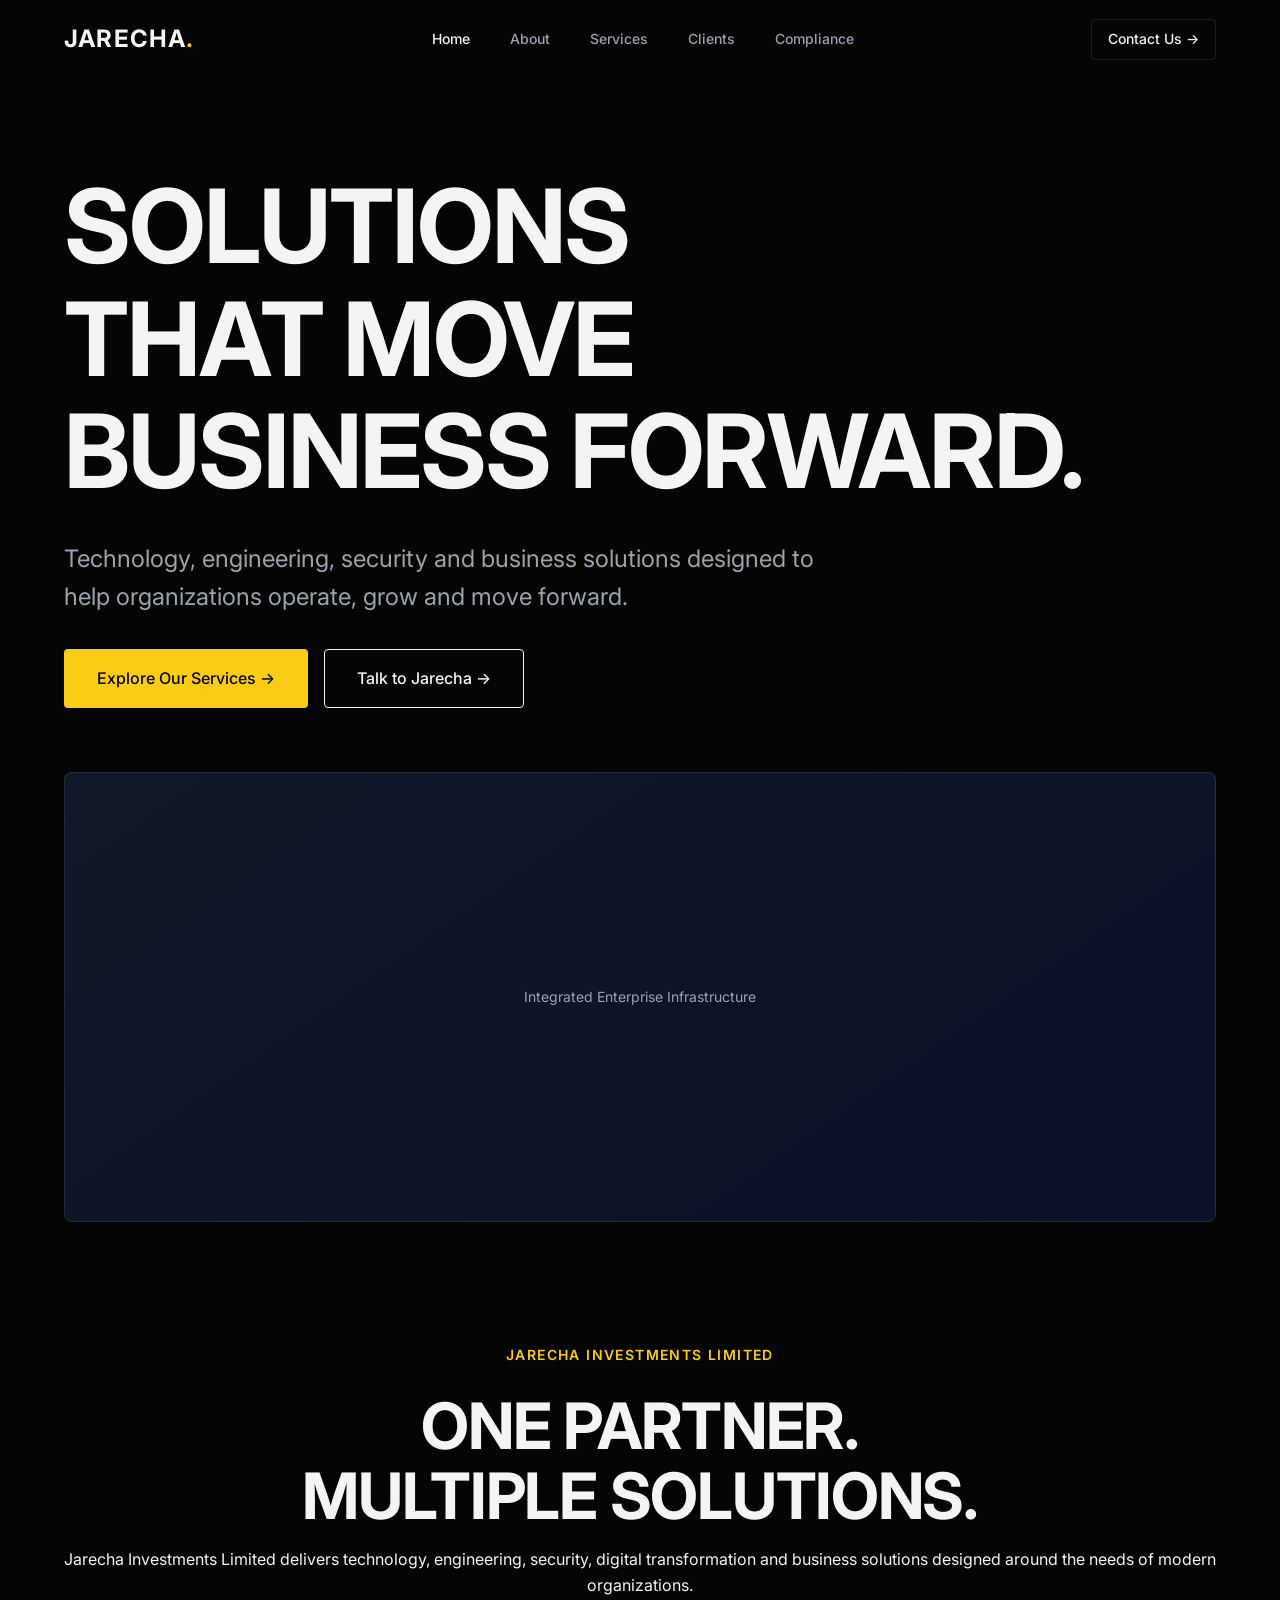
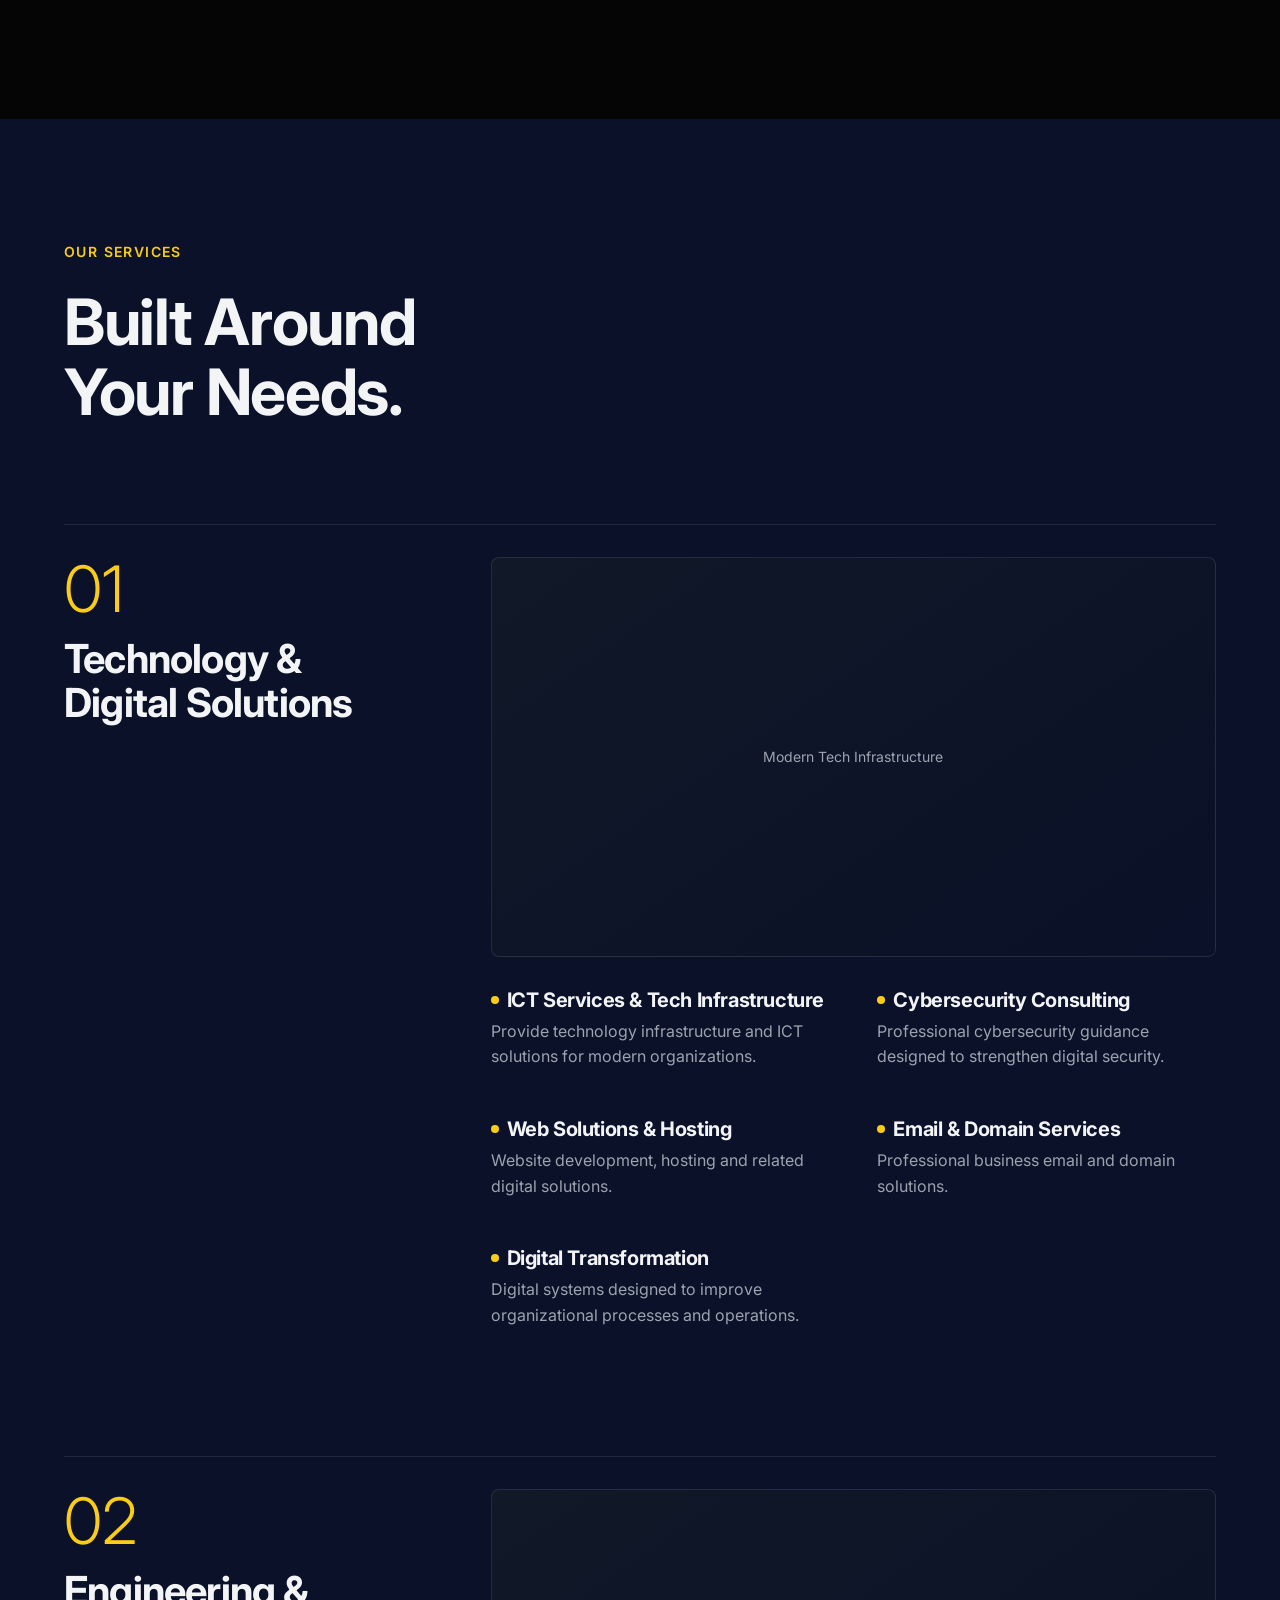
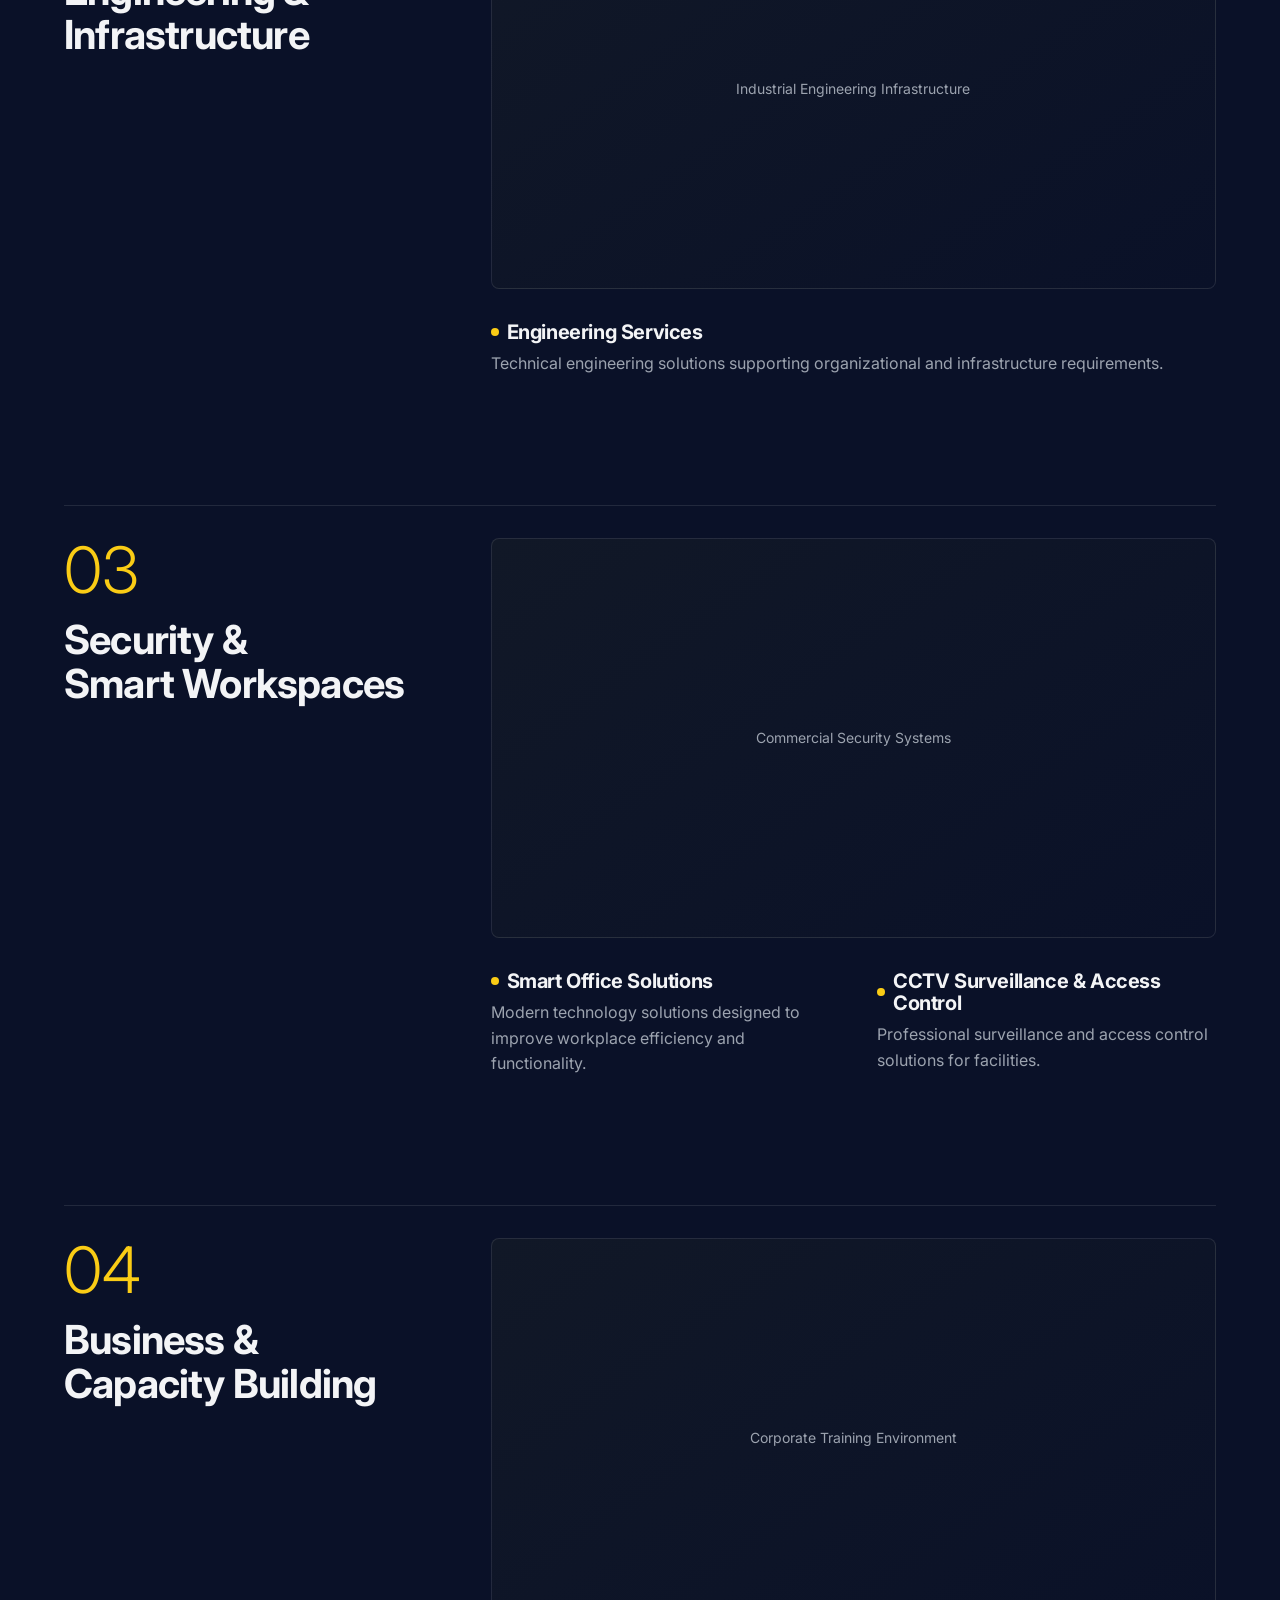
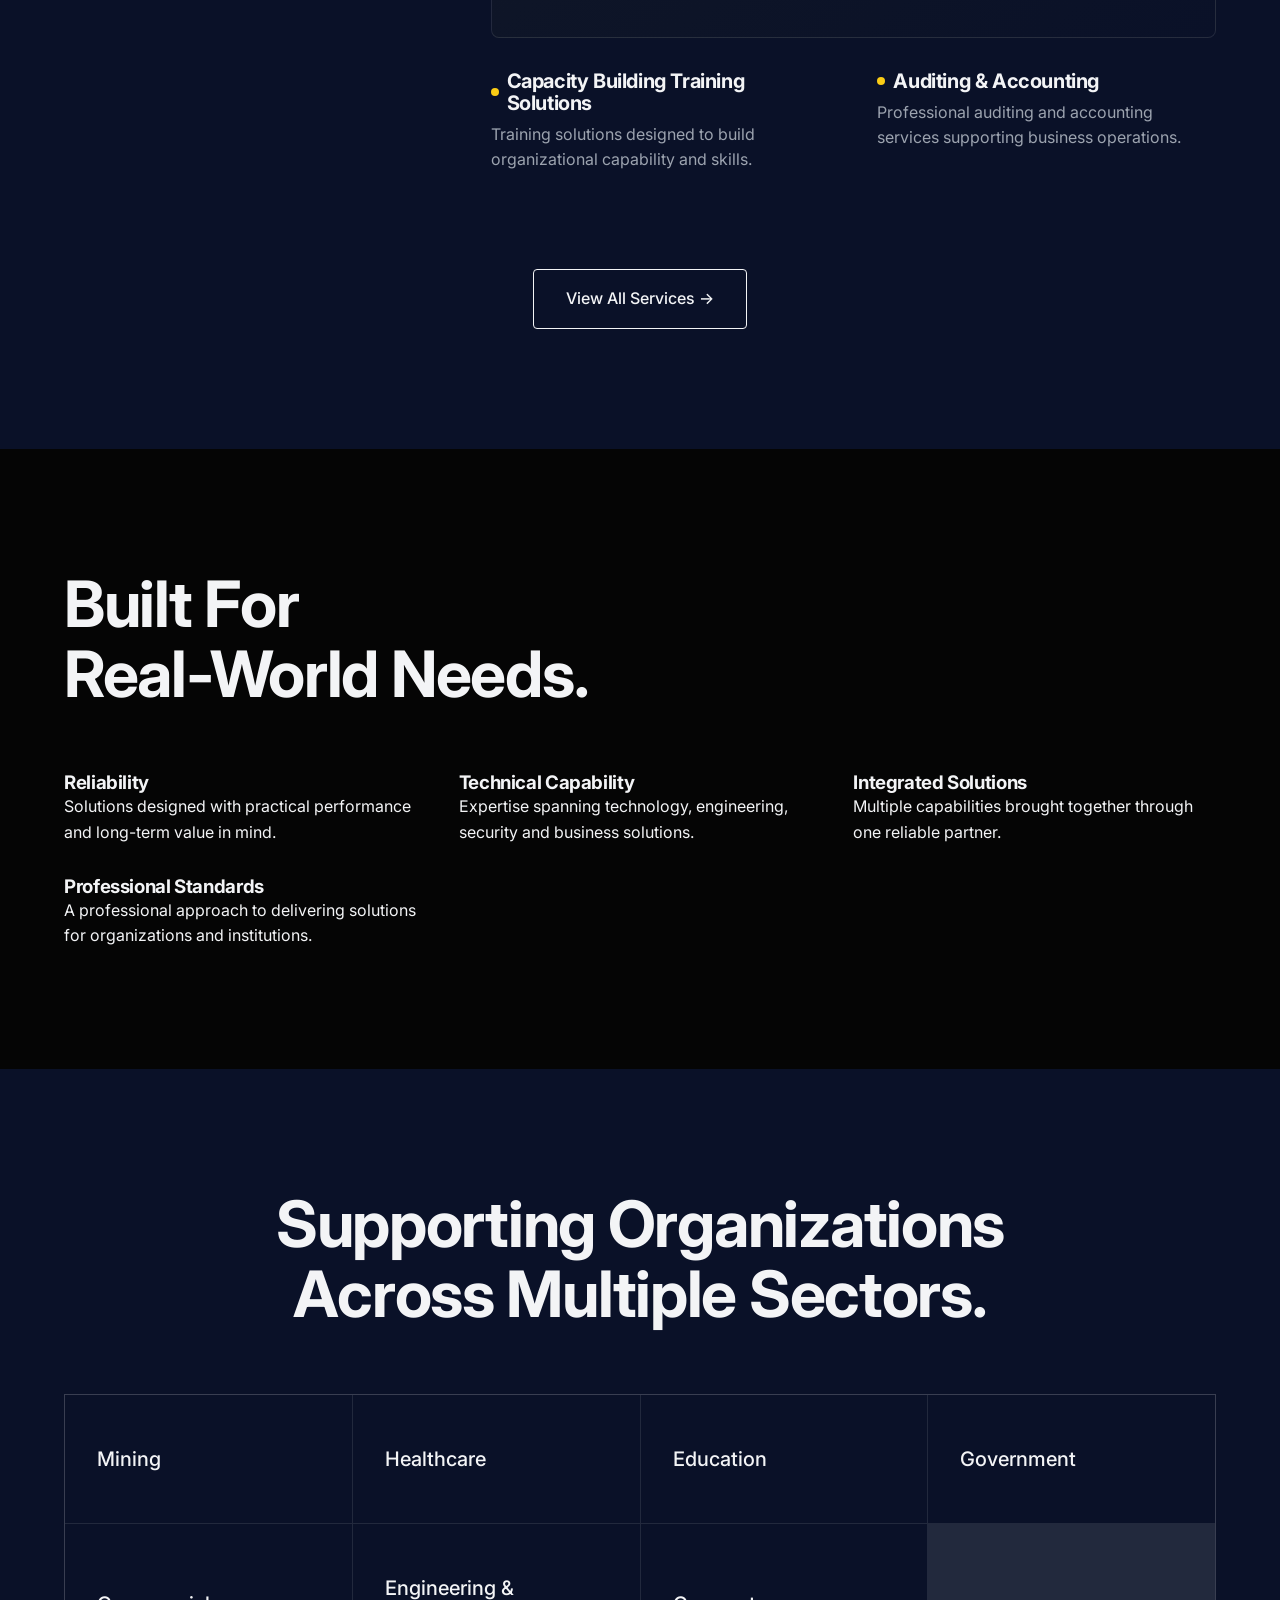
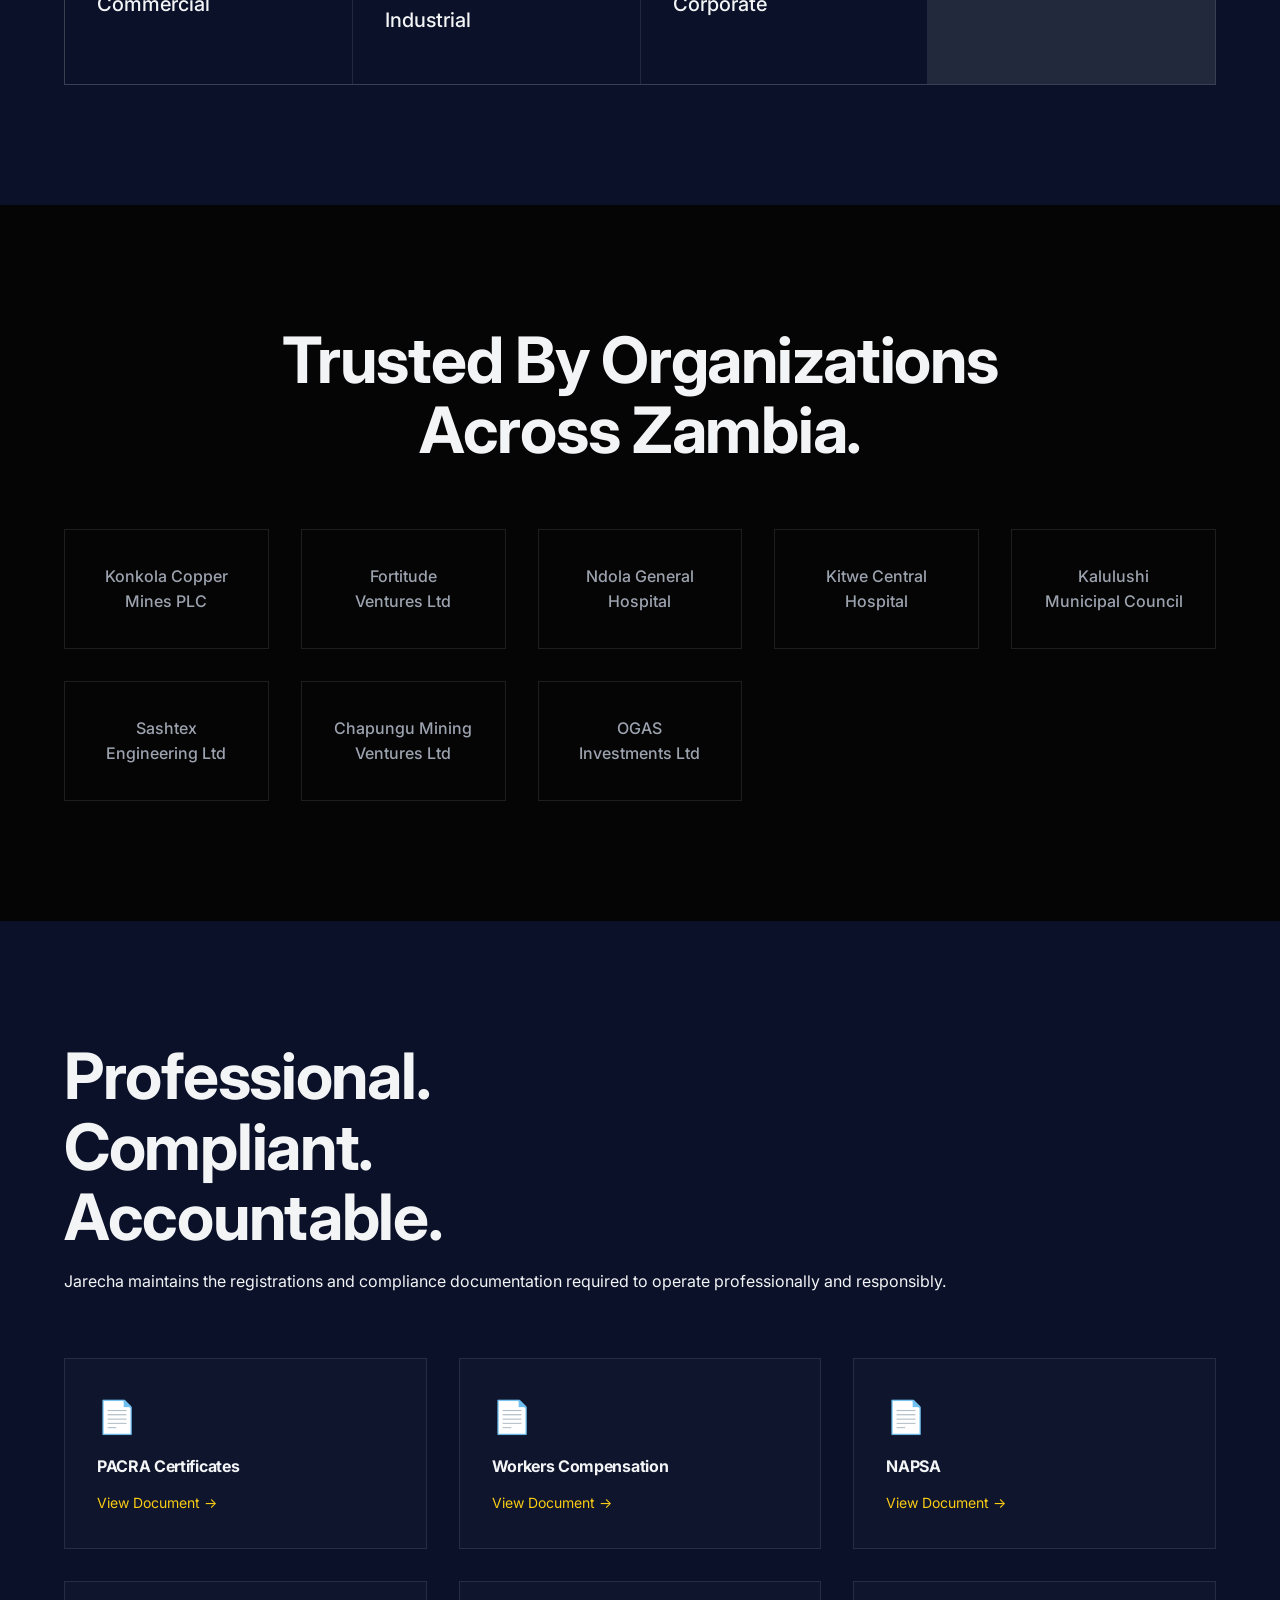
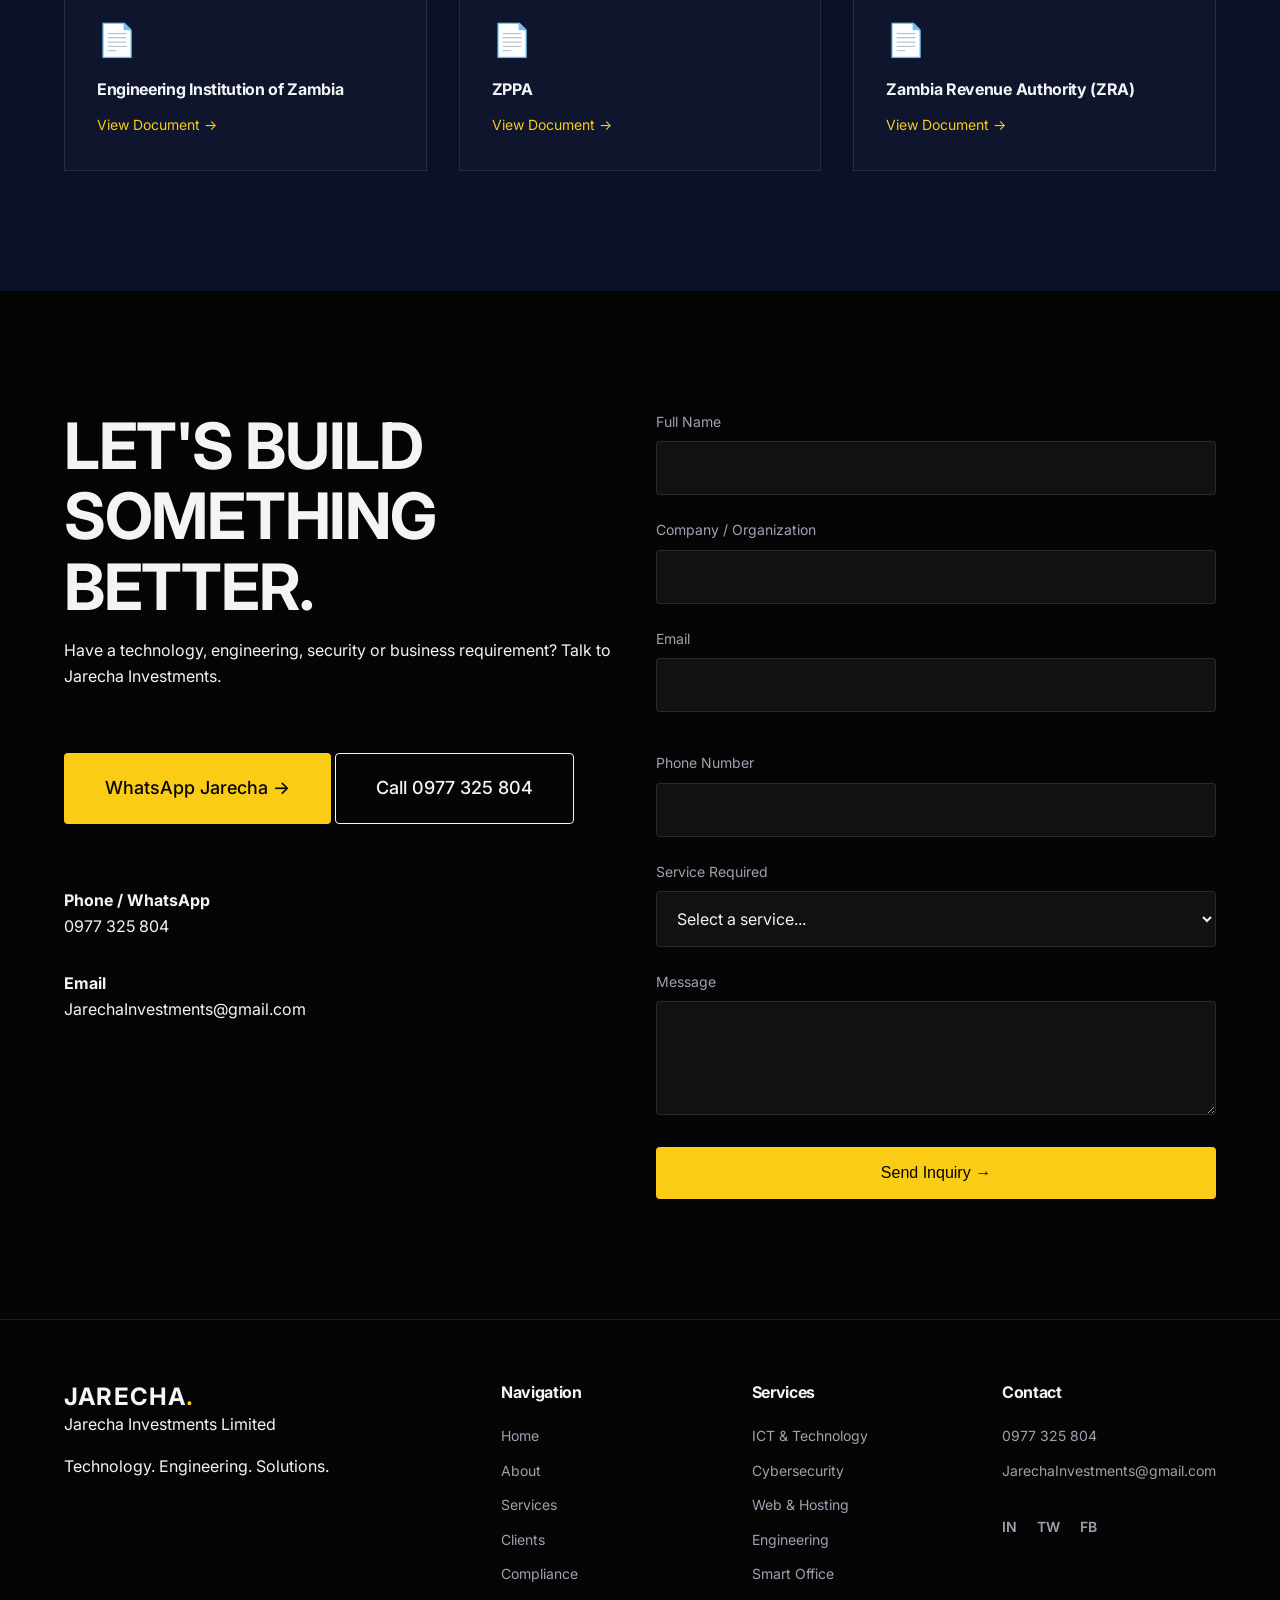
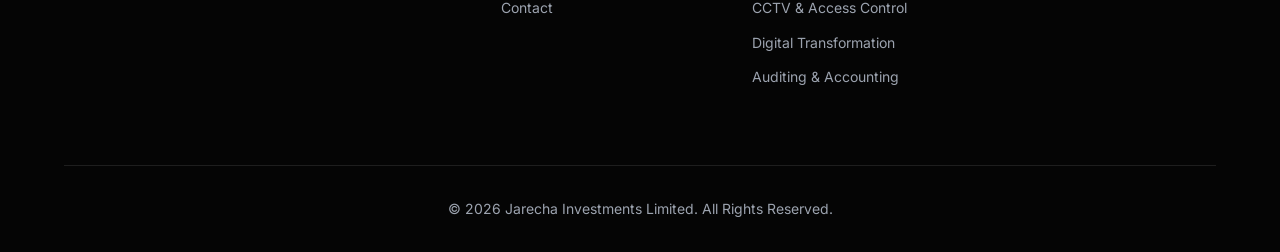
==== index.html @ cef5b3c8 "Add files via upload" ====
<!DOCTYPE html>
<html lang="en">
<head>
    <meta charset="UTF-8">
    <meta name="viewport" content="width=device-width, initial-scale=1.0">
    <title>Jarecha Investments Limited | Technology, Engineering & Solutions</title>
    <meta name="description" content="Jarecha Investments Limited delivers technology, engineering, security, digital transformation and business solutions designed around the needs of modern organizations in Zambia.">
    <link rel="preconnect" href="https://fonts.googleapis.com">
    <link rel="preconnect" href="https://fonts.gstatic.com" crossorigin>
    <link href="https://fonts.googleapis.com/css2?family=Inter:wght@300;400;500;600;700;800&display=swap" rel="stylesheet">
    <link rel="stylesheet" href="css/style.css">
</head>
<body>
    <!-- Navigation -->
    <nav class="navbar" id="navbar">
        <div class="nav-container">
            <a href="index.html" class="logo">JARECHA<span>.</span></a>
            <div class="nav-links">
                <a href="index.html" class="active">Home</a>
                <a href="about.html">About</a>
                <a href="services.html">Services</a>
                <a href="#clients">Clients</a>
                <a href="#compliance">Compliance</a>
            </div>
            <a href="#contact" class="btn btn-nav">Contact Us &rarr;</a>
            <button class="mobile-menu-btn" aria-label="Toggle Menu">
                <span class="bar"></span>
                <span class="bar"></span>
            </button>
        </div>
    </nav>

    <!-- Mobile Menu Overlay -->
    <div class="mobile-menu">
        <a href="index.html">Home</a>
        <a href="about.html">About</a>
        <a href="services.html">Services</a>
        <a href="#clients">Clients</a>
        <a href="#compliance">Compliance</a>
        <a href="#contact" class="btn btn-accent">Contact Us</a>
    </div>

    <!-- Hero Section -->
    <header class="hero">
        <div class="container hero-content reveal fade-up">
            <h1 class="hero-title">SOLUTIONS<br>THAT MOVE<br>BUSINESS FORWARD.</h1>
            <p class="hero-subtitle">Technology, engineering, security and business solutions designed to help organizations operate, grow and move forward.</p>
            <div class="hero-actions">
                <a href="services.html" class="btn btn-accent">Explore Our Services &rarr;</a>
                <a href="#contact" class="btn btn-outline">Talk to Jarecha &rarr;</a>
            </div>
        </div>
        <div class="hero-visual reveal fade-up delay-1">
            <div class="placeholder-image premium-visual">
                <span>Integrated Enterprise Infrastructure</span>
            </div>
        </div>
    </header>

    <!-- Introduction Section -->
    <section class="intro section">
        <div class="container text-center reveal fade-up">
            <span class="label">JARECHA INVESTMENTS LIMITED</span>
            <h2 class="section-title">ONE PARTNER.<br>MULTIPLE SOLUTIONS.</h2>
            <p class="section-desc mx-auto">Jarecha Investments Limited delivers technology, engineering, security, digital transformation and business solutions designed around the needs of modern organizations.</p>
        </div>
    </section>

    <!-- Services Overview Section -->
    <section class="services section bg-navy" id="services">
        <div class="container">
            <div class="section-header reveal fade-up">
                <span class="label">OUR SERVICES</span>
                <h2 class="section-title">Built Around<br>Your Needs.</h2>
            </div>

            <div class="service-groups">
                <!-- Group 01 -->
                <div class="service-group reveal fade-up">
                    <div class="sg-meta">
                        <span class="sg-number">01</span>
                        <h3 class="sg-title">Technology &<br>Digital Solutions</h3>
                    </div>
                    <div class="sg-content">
                        <div class="placeholder-image sg-image">
                            <span>Modern Tech Infrastructure</span>
                        </div>
                        <ul class="sg-list">
                            <li>
                                <h4>ICT Services & Tech Infrastructure</h4>
                                <p>Provide technology infrastructure and ICT solutions for modern organizations.</p>
                            </li>
                            <li>
                                <h4>Cybersecurity Consulting</h4>
                                <p>Professional cybersecurity guidance designed to strengthen digital security.</p>
                            </li>
                            <li>
                                <h4>Web Solutions & Hosting</h4>
                                <p>Website development, hosting and related digital solutions.</p>
                            </li>
                            <li>
                                <h4>Email & Domain Services</h4>
                                <p>Professional business email and domain solutions.</p>
                            </li>
                            <li>
                                <h4>Digital Transformation</h4>
                                <p>Digital systems designed to improve organizational processes and operations.</p>
                            </li>
                        </ul>
                    </div>
                </div>

                <!-- Group 02 -->
                <div class="service-group reveal fade-up">
                    <div class="sg-meta">
                        <span class="sg-number">02</span>
                        <h3 class="sg-title">Engineering &<br>Infrastructure</h3>
                    </div>
                    <div class="sg-content">
                        <div class="placeholder-image sg-image">
                            <span>Industrial Engineering Infrastructure</span>
                        </div>
                        <ul class="sg-list">
                            <li>
                                <h4>Engineering Services</h4>
                                <p>Technical engineering solutions supporting organizational and infrastructure requirements.</p>
                            </li>
                        </ul>
                    </div>
                </div>

                <!-- Group 03 -->
                <div class="service-group reveal fade-up">
                    <div class="sg-meta">
                        <span class="sg-number">03</span>
                        <h3 class="sg-title">Security &<br>Smart Workspaces</h3>
                    </div>
                    <div class="sg-content">
                        <div class="placeholder-image sg-image">
                            <span>Commercial Security Systems</span>
                        </div>
                        <ul class="sg-list">
                            <li>
                                <h4>Smart Office Solutions</h4>
                                <p>Modern technology solutions designed to improve workplace efficiency and functionality.</p>
                            </li>
                            <li>
                                <h4>CCTV Surveillance & Access Control</h4>
                                <p>Professional surveillance and access control solutions for facilities.</p>
                            </li>
                        </ul>
                    </div>
                </div>

                <!-- Group 04 -->
                <div class="service-group reveal fade-up">
                    <div class="sg-meta">
                        <span class="sg-number">04</span>
                        <h3 class="sg-title">Business &<br>Capacity Building</h3>
                    </div>
                    <div class="sg-content">
                        <div class="placeholder-image sg-image">
                            <span>Corporate Training Environment</span>
                        </div>
                        <ul class="sg-list">
                            <li>
                                <h4>Capacity Building Training Solutions</h4>
                                <p>Training solutions designed to build organizational capability and skills.</p>
                            </li>
                            <li>
                                <h4>Auditing & Accounting</h4>
                                <p>Professional auditing and accounting services supporting business operations.</p>
                            </li>
                        </ul>
                    </div>
                </div>
            </div>
            
            <div class="text-center mt-xl reveal fade-up">
                <a href="services.html" class="btn btn-outline">View All Services &rarr;</a>
            </div>
        </div>
    </section>

    <!-- Why Jarecha -->
    <section class="why-us section">
        <div class="container">
            <h2 class="section-title reveal fade-up">Built For<br>Real-World Needs.</h2>
            <div class="grid grid-2 mt-lg">
                <div class="feature reveal fade-up">
                    <h3>Reliability</h3>
                    <p>Solutions designed with practical performance and long-term value in mind.</p>
                </div>
                <div class="feature reveal fade-up delay-1">
                    <h3>Technical Capability</h3>
                    <p>Expertise spanning technology, engineering, security and business solutions.</p>
                </div>
                <div class="feature reveal fade-up">
                    <h3>Integrated Solutions</h3>
                    <p>Multiple capabilities brought together through one reliable partner.</p>
                </div>
                <div class="feature reveal fade-up delay-1">
                    <h3>Professional Standards</h3>
                    <p>A professional approach to delivering solutions for organizations and institutions.</p>
                </div>
            </div>
        </div>
    </section>

    <!-- Industries Section -->
    <section class="industries section bg-navy">
        <div class="container">
            <h2 class="section-title text-center reveal fade-up">Supporting Organizations<br>Across Multiple Sectors.</h2>
            <div class="industry-grid mt-lg reveal fade-up">
                <div class="ind-item">Mining <span>&rarr;</span></div>
                <div class="ind-item">Healthcare <span>&rarr;</span></div>
                <div class="ind-item">Education <span>&rarr;</span></div>
                <div class="ind-item">Government <span>&rarr;</span></div>
                <div class="ind-item">Commercial <span>&rarr;</span></div>
                <div class="ind-item">Engineering & Industrial <span>&rarr;</span></div>
                <div class="ind-item">Corporate <span>&rarr;</span></div>
            </div>
        </div>
    </section>

    <!-- Clients & Partners -->
    <section class="clients section" id="clients">
        <div class="container">
            <h2 class="section-title text-center reveal fade-up">Trusted By Organizations<br>Across Zambia.</h2>
            <div class="client-grid mt-lg reveal fade-up">
                <div class="client-logo">Konkola Copper Mines PLC</div>
                <div class="client-logo">Fortitude Ventures Ltd</div>
                <div class="client-logo">Ndola General Hospital</div>
                <div class="client-logo">Kitwe Central Hospital</div>
                <div class="client-logo">Kalulushi Municipal Council</div>
                <div class="client-logo">Sashtex Engineering Ltd</div>
                <div class="client-logo">Chapungu Mining Ventures Ltd</div>
                <div class="client-logo">OGAS Investments Ltd</div>
            </div>
        </div>
    </section>

    <!-- Compliance Section -->
    <section class="compliance section bg-navy" id="compliance">
        <div class="container">
            <div class="section-header reveal fade-up">
                <h2 class="section-title">Professional.<br>Compliant.<br>Accountable.</h2>
                <p class="section-desc">Jarecha maintains the registrations and compliance documentation required to operate professionally and responsibly.</p>
            </div>
            <div class="grid grid-3 mt-lg">
                <div class="doc-card reveal fade-up">
                    <div class="doc-icon">📄</div>
                    <h4>PACRA Certificates</h4>
                    <span class="doc-link">View Document &rarr;</span>
                </div>
                <div class="doc-card reveal fade-up">
                    <div class="doc-icon">📄</div>
                    <h4>Workers Compensation</h4>
                    <span class="doc-link">View Document &rarr;</span>
                </div>
                <div class="doc-card reveal fade-up">
                    <div class="doc-icon">📄</div>
                    <h4>NAPSA</h4>
                    <span class="doc-link">View Document &rarr;</span>
                </div>
                <div class="doc-card reveal fade-up">
                    <div class="doc-icon">📄</div>
                    <h4>Engineering Institution of Zambia</h4>
                    <span class="doc-link">View Document &rarr;</span>
                </div>
                <div class="doc-card reveal fade-up">
                    <div class="doc-icon">📄</div>
                    <h4>ZPPA</h4>
                    <span class="doc-link">View Document &rarr;</span>
                </div>
                <div class="doc-card reveal fade-up">
                    <div class="doc-icon">📄</div>
                    <h4>Zambia Revenue Authority (ZRA)</h4>
                    <span class="doc-link">View Document &rarr;</span>
                </div>
            </div>
        </div>
    </section>

    <!-- Contact & Conversion Section -->
    <section class="contact section" id="contact">
        <div class="container">
            <div class="grid grid-2 align-start">
                <div class="contact-info reveal fade-up">
                    <h2 class="section-title">LET'S BUILD<br>SOMETHING BETTER.</h2>
                    <p class="section-desc">Have a technology, engineering, security or business requirement? Talk to Jarecha Investments.</p>
                    <div class="contact-actions mt-lg">
                        <a href="https://wa.me/260977325804" target="_blank" class="btn btn-accent btn-large">WhatsApp Jarecha &rarr;</a>
                        <a href="tel:0977325804" class="btn btn-outline btn-large">Call 0977 325 804</a>
                    </div>
                    <div class="contact-details mt-lg">
                        <div>
                            <strong>Phone / WhatsApp</strong>
                            <p>0977 325 804</p>
                        </div>
                        <div class="mt-md">
                            <strong>Email</strong>
                            <p>JarechaInvestments@gmail.com</p>
                        </div>
                    </div>
                </div>
                <div class="contact-form-wrapper reveal fade-up delay-1">
                    <form class="contact-form" id="contactForm">
                        <div class="form-group">
                            <label for="name">Full Name</label>
                            <input type="text" id="name" required>
                        </div>
                        <div class="form-group">
                            <label for="company">Company / Organization</label>
                            <input type="text" id="company">
                        </div>
                        <div class="grid grid-2 gap-sm">
                            <div class="form-group">
                                <label for="email">Email</label>
                                <input type="email" id="email" required>
                            </div>
                            <div class="form-group">
                                <label for="phone">Phone Number</label>
                                <input type="tel" id="phone" required>
                            </div>
                        </div>
                        <div class="form-group">
                            <label for="service">Service Required</label>
                            <select id="service" required>
                                <option value="" disabled selected>Select a service...</option>
                                <option value="ict">ICT Services & Tech Infrastructure</option>
                                <option value="cyber">Cybersecurity Consulting</option>
                                <option value="web">Web Solutions & Hosting</option>
                                <option value="email">Email & Domain Services</option>
                                <option value="training">Capacity Building Training Solutions</option>
                                <option value="engineering">Engineering Services</option>
                                <option value="smart-office">Smart Office Solutions</option>
                                <option value="cctv">CCTV Surveillance & Access Control</option>
                                <option value="digital-trans">Digital Transformation Management Systems</option>
                                <option value="audit">Auditing & Accounting</option>
                                <option value="other">Other</option>
                            </select>
                        </div>
                        <div class="form-group">
                            <label for="message">Message</label>
                            <textarea id="message" rows="4" required></textarea>
                        </div>
                        <button type="submit" class="btn btn-accent full-width">Send Inquiry &rarr;</button>
                    </form>
                </div>
            </div>
        </div>
    </section>

    <!-- Footer -->
    <footer class="footer">
        <div class="container">
            <div class="footer-grid">
                <div class="footer-brand">
                    <a href="index.html" class="logo">JARECHA<span>.</span></a>
                    <p>Jarecha Investments Limited</p>
                    <p class="mt-sm">Technology. Engineering. Solutions.</p>
                </div>
                <div class="footer-links">
                    <h4>Navigation</h4>
                    <a href="index.html">Home</a>
                    <a href="about.html">About</a>
                    <a href="services.html">Services</a>
                    <a href="#clients">Clients</a>
                    <a href="#compliance">Compliance</a>
                    <a href="#contact">Contact</a>
                </div>
                <div class="footer-links">
                    <h4>Services</h4>
                    <a href="service-detail.html">ICT & Technology</a>
                    <a href="service-detail.html">Cybersecurity</a>
                    <a href="service-detail.html">Web & Hosting</a>
                    <a href="service-detail.html">Engineering</a>
                    <a href="service-detail.html">Smart Office</a>
                    <a href="service-detail.html">CCTV & Access Control</a>
                    <a href="service-detail.html">Digital Transformation</a>
                    <a href="service-detail.html">Auditing & Accounting</a>
                </div>
                <div class="footer-links">
                    <h4>Contact</h4>
                    <p>0977 325 804</p>
                    <p>JarechaInvestments@gmail.com</p>
                    <div class="social-links mt-md">
                        <a href="#" aria-label="LinkedIn">IN</a>
                        <a href="#" aria-label="Twitter">TW</a>
                        <a href="#" aria-label="Facebook">FB</a>
                    </div>
                </div>
            </div>
            <div class="footer-bottom">
                <p>&copy; 2026 Jarecha Investments Limited. All Rights Reserved.</p>
            </div>
        </div>
    </footer>

    <script src="js/script.js"></script>
</body>
</html>
---- css/style.css ----
/* CSS Variables & Base Setup */
:root {
    --bg-dark: #050505;
    --bg-navy: #0a1128;
    --accent-yellow: #facc15;
    --text-light: #f3f4f6;
    --text-muted: #9ca3af;
    --border-subtle: rgba(255, 255, 255, 0.1);
    --nav-height: 80px;
    --transition: all 0.4s cubic-bezier(0.16, 1, 0.3, 1);
}

* {
    margin: 0;
    padding: 0;
    box-sizing: border-box;
}

html {
    scroll-behavior: smooth;
    font-size: 16px;
}

body {
    font-family: 'Inter', sans-serif;
    background-color: var(--bg-dark);
    color: var(--text-light);
    line-height: 1.6;
    overflow-x: hidden;
    -webkit-font-smoothing: antialiased;
}

a {
    color: inherit;
    text-decoration: none;
    transition: var(--transition);
}

img {
    max-width: 100%;
    height: auto;
    display: block;
}

/* Typography */
h1, h2, h3, h4, .logo {
    font-weight: 700;
    line-height: 1.1;
    letter-spacing: -0.02em;
}

.hero-title {
    font-size: clamp(3rem, 8vw, 8.5rem);
    text-transform: uppercase;
}

.section-title {
    font-size: clamp(2.5rem, 5vw, 5rem);
    margin-bottom: 1rem;
}

.label {
    display: inline-block;
    color: var(--accent-yellow);
    font-size: 0.875rem;
    font-weight: 600;
    letter-spacing: 0.1em;
    text-transform: uppercase;
    margin-bottom: 1.5rem;
}

/* Layout Utilities */
.container {
    width: 100%;
    max-width: 1440px;
    margin: 0 auto;
    padding: 0 5%;
}

.section {
    padding: 120px 0;
}

.bg-navy {
    background-color: var(--bg-navy);
}

.text-center { text-align: center; }
.mx-auto { margin-left: auto; margin-right: auto; }
.mt-sm { margin-top: 1rem; }
.mt-md { margin-top: 2rem; }
.mt-lg { margin-top: 4rem; }
.mt-xl { margin-top: 6rem; }
.align-start { align-items: flex-start; }

.grid {
    display: grid;
    gap: 2rem;
}

.grid-2 { grid-template-columns: repeat(auto-fit, minmax(300px, 1fr)); }
.grid-3 { grid-template-columns: repeat(auto-fit, minmax(280px, 1fr)); }
.gap-sm { gap: 1rem; }
.gap-lg { gap: 4rem; }

/* Buttons */
.btn {
    display: inline-flex;
    align-items: center;
    justify-content: center;
    padding: 1rem 2rem;
    font-size: 1rem;
    font-weight: 500;
    border-radius: 4px;
    cursor: pointer;
    border: 1px solid transparent;
}

.btn-large {
    padding: 1.25rem 2.5rem;
    font-size: 1.125rem;
}

.btn-accent {
    background-color: var(--accent-yellow);
    color: var(--bg-dark);
}

.btn-accent:hover {
    background-color: #eab308;
    transform: translateY(-2px);
}

.btn-outline {
    background-color: transparent;
    border-color: var(--text-light);
    color: var(--text-light);
}

.btn-outline:hover {
    background-color: var(--text-light);
    color: var(--bg-dark);
}

.btn-nav {
    padding: 0.5rem 1rem;
    border-color: var(--border-subtle);
    font-size: 0.875rem;
}
.btn-nav:hover {
    border-color: var(--accent-yellow);
    color: var(--accent-yellow);
    background: transparent;
}

.full-width { width: 100%; }

/* Navbar */
.navbar {
    position: fixed;
    top: 0;
    left: 0;
    width: 100%;
    height: var(--nav-height);
    background-color: transparent;
    z-index: 1000;
    transition: var(--transition);
    border-bottom: 1px solid transparent;
}

.navbar.scrolled {
    background-color: rgba(5, 5, 5, 0.9);
    backdrop-filter: blur(10px);
    border-bottom: 1px solid var(--border-subtle);
}

.nav-container {
    display: flex;
    justify-content: space-between;
    align-items: center;
    height: 100%;
    max-width: 1440px;
    margin: 0 auto;
    padding: 0 5%;
}

.logo {
    font-size: 1.5rem;
    letter-spacing: 0.05em;
}
.logo span {
    color: var(--accent-yellow);
}

.nav-links {
    display: flex;
    gap: 2.5rem;
    align-items: center;
}

.nav-links a {
    font-size: 0.875rem;
    font-weight: 500;
    color: var(--text-muted);
}
.nav-links a:hover, .nav-links a.active {
    color: var(--text-light);
}
.nav-links .btn-nav { color: var(--text-light); }

.mobile-menu-btn {
    display: none;
    background: none;
    border: none;
    cursor: pointer;
    flex-direction: column;
    gap: 6px;
}

.mobile-menu-btn .bar {
    width: 24px;
    height: 2px;
    background-color: var(--text-light);
    transition: var(--transition);
}

.mobile-menu {
    position: fixed;
    top: 0;
    left: 0;
    width: 100%;
    height: 100vh;
    background-color: var(--bg-dark);
    display: flex;
    flex-direction: column;
    justify-content: center;
    align-items: center;
    gap: 2rem;
    z-index: 999;
    opacity: 0;
    pointer-events: none;
    transition: var(--transition);
}

.mobile-menu.active {
    opacity: 1;
    pointer-events: all;
}

.mobile-menu a {
    font-size: 2rem;
    font-weight: 600;
}

/* Hero Section */
.hero {
    min-height: 100vh;
    display: flex;
    flex-direction: column;
    justify-content: center;
    padding-top: var(--nav-height);
    position: relative;
}

.page-hero {
    min-height: 60vh;
}

.hero-content {
    margin-top: 10vh;
    position: relative;
    z-index: 2;
}

.hero-subtitle {
    font-size: clamp(1rem, 2vw, 1.5rem);
    max-width: 800px;
    color: var(--text-muted);
    margin: 2rem 0;
}

.hero-actions {
    display: flex;
    gap: 1rem;
    flex-wrap: wrap;
}

.hero-visual {
    width: 100%;
    margin-top: 4rem;
    padding: 0 5%;
}

.placeholder-image {
    background: linear-gradient(145deg, #111827, #0a1128);
    border: 1px solid var(--border-subtle);
    display: flex;
    align-items: center;
    justify-content: center;
    color: var(--text-muted);
    font-size: 0.875rem;
    border-radius: 8px;
    overflow: hidden;
}

.premium-visual {
    height: 50vh;
    width: 100%;
    max-width: 1440px;
    margin: 0 auto;
}

.sg-image {
    height: 400px;
    margin-bottom: 2rem;
}

.detail-image {
    height: 500px;
    width: 100%;
}

/* Services */
.service-groups {
    margin-top: 6rem;
    display: flex;
    flex-direction: column;
    gap: 8rem;
}

.service-group {
    display: grid;
    grid-template-columns: 1fr 2fr;
    gap: 4rem;
    border-top: 1px solid var(--border-subtle);
    padding-top: 2rem;
}

.sg-meta {
    position: sticky;
    top: 120px;
    align-self: start;
}

.sg-number {
    font-size: 4rem;
    font-weight: 300;
    color: var(--accent-yellow);
    line-height: 1;
    display: block;
    margin-bottom: 1rem;
}

.sg-title {
    font-size: 2.5rem;
}

.sg-list {
    list-style: none;
    display: grid;
    grid-template-columns: repeat(auto-fit, minmax(300px, 1fr));
    gap: 3rem;
}

.sg-list h4 {
    font-size: 1.25rem;
    margin-bottom: 0.5rem;
    display: flex;
    align-items: center;
    gap: 0.5rem;
}

.sg-list h4::before {
    content: "";
    display: inline-block;
    width: 8px;
    height: 8px;
    background-color: var(--accent-yellow);
    border-radius: 50%;
}

.sg-list p {
    color: var(--text-muted);
}

/* Industries */
.industry-grid {
    display: grid;
    grid-template-columns: repeat(auto-fit, minmax(250px, 1fr));
    gap: 1px;
    background-color: var(--border-subtle);
    border: 1px solid var(--border-subtle);
}

.ind-item {
    background-color: var(--bg-navy);
    padding: 3rem 2rem;
    font-size: 1.25rem;
    font-weight: 500;
    display: flex;
    justify-content: space-between;
    align-items: center;
    cursor: pointer;
    transition: var(--transition);
}

.ind-item:hover {
    background-color: #0f1a3b;
    color: var(--accent-yellow);
}
.ind-item span {
    opacity: 0;
    transform: translateX(-10px);
    transition: var(--transition);
}
.ind-item:hover span {
    opacity: 1;
    transform: translateX(0);
}

/* Clients */
.client-grid {
    display: grid;
    grid-template-columns: repeat(auto-fit, minmax(200px, 1fr));
    gap: 2rem;
}

.client-logo {
    padding: 2rem;
    border: 1px solid var(--border-subtle);
    text-align: center;
    color: var(--text-muted);
    font-weight: 500;
    transition: var(--transition);
    display: flex;
    align-items: center;
    justify-content: center;
    min-height: 120px;
}

.client-logo:hover {
    border-color: var(--text-light);
    color: var(--text-light);
}

/* Compliance */
.doc-card {
    border: 1px solid var(--border-subtle);
    padding: 2rem;
    background-color: rgba(255,255,255,0.02);
    transition: var(--transition);
}

.doc-card:hover {
    background-color: rgba(255,255,255,0.05);
    border-color: var(--accent-yellow);
}

.doc-icon {
    font-size: 2rem;
    margin-bottom: 1rem;
}

.doc-link {
    display: inline-block;
    margin-top: 1rem;
    font-size: 0.875rem;
    color: var(--accent-yellow);
}

/* Forms */
.form-group {
    margin-bottom: 1.5rem;
}

label {
    display: block;
    margin-bottom: 0.5rem;
    font-size: 0.875rem;
    color: var(--text-muted);
}

input, select, textarea {
    width: 100%;
    padding: 1rem;
    background-color: rgba(255,255,255,0.05);
    border: 1px solid var(--border-subtle);
    color: var(--text-light);
    border-radius: 4px;
    font-family: inherit;
    font-size: 1rem;
    transition: var(--transition);
}

input:focus, select:focus, textarea:focus {
    outline: none;
    border-color: var(--accent-yellow);
    background-color: rgba(255,255,255,0.1);
}

/* Internal Page Specific */
.content-wrapper {
    max-width: 800px;
    margin: 0 auto;
}
.content-wrapper p {
    font-size: 1.125rem;
    color: var(--text-muted);
    margin-bottom: 1.5rem;
}

.clean-list {
    list-style: none;
}
.clean-list li {
    margin-bottom: 1rem;
    border-bottom: 1px solid var(--border-subtle);
    padding-bottom: 1rem;
}
.clean-list a:hover {
    color: var(--accent-yellow);
}
.service-overview-card {
    padding: 3rem;
    background-color: var(--bg-dark);
    border: 1px solid var(--border-subtle);
}

.capability-list {
    list-style: none;
}
.capability-list li {
    padding: 1rem 0;
    border-bottom: 1px solid var(--border-subtle);
    display: flex;
    align-items: center;
}
.capability-list li::before {
    content: "✓";
    color: var(--accent-yellow);
    margin-right: 1rem;
    font-weight: bold;
}

/* Footer */
.footer {
    background-color: var(--bg-dark);
    border-top: 1px solid var(--border-subtle);
    padding: 4rem 0 2rem;
}

.footer-grid {
    display: grid;
    grid-template-columns: 2fr 1fr 1fr 1fr;
    gap: 4rem;
    margin-bottom: 4rem;
}

.footer-links h4 {
    margin-bottom: 1.5rem;
    font-size: 1rem;
}

.footer-links a, .footer-links p {
    display: block;
    color: var(--text-muted);
    margin-bottom: 0.75rem;
    font-size: 0.875rem;
}

.footer-links a:hover {
    color: var(--accent-yellow);
}

.social-links a {
    display: inline-block;
    margin-right: 1rem;
    font-weight: 600;
}

.footer-bottom {
    text-align: center;
    border-top: 1px solid var(--border-subtle);
    padding-top: 2rem;
    color: var(--text-muted);
    font-size: 0.875rem;
}

/* Animations */
.reveal {
    opacity: 0;
    transform: translateY(30px);
    transition: opacity 0.8s ease-out, transform 0.8s ease-out;
}
.reveal.active {
    opacity: 1;
    transform: translateY(0);
}
.delay-1 { transition-delay: 0.2s; }

/* Responsive Media Queries */
@media (max-width: 1024px) {
    .service-group {
        grid-template-columns: 1fr;
        gap: 2rem;
    }
    .sg-meta {
        position: static;
    }
    .footer-grid {
        grid-template-columns: 1fr 1fr;
    }
}

@media (max-width: 768px) {
    .nav-links, .navbar .btn-nav {
        display: none;
    }
    
    .mobile-menu-btn {
        display: flex;
    }

    .hero-title {
        font-size: 3.5rem;
    }
    
    .section {
        padding: 80px 0;
    }
    
    .footer-grid {
        grid-template-columns: 1fr;
        gap: 2rem;
    }
    
    .grid-2 {
        grid-template-columns: 1fr;
    }
    
    .hero-actions {
        flex-direction: column;
    }
    
    .btn {
        width: 100%;
    }
}
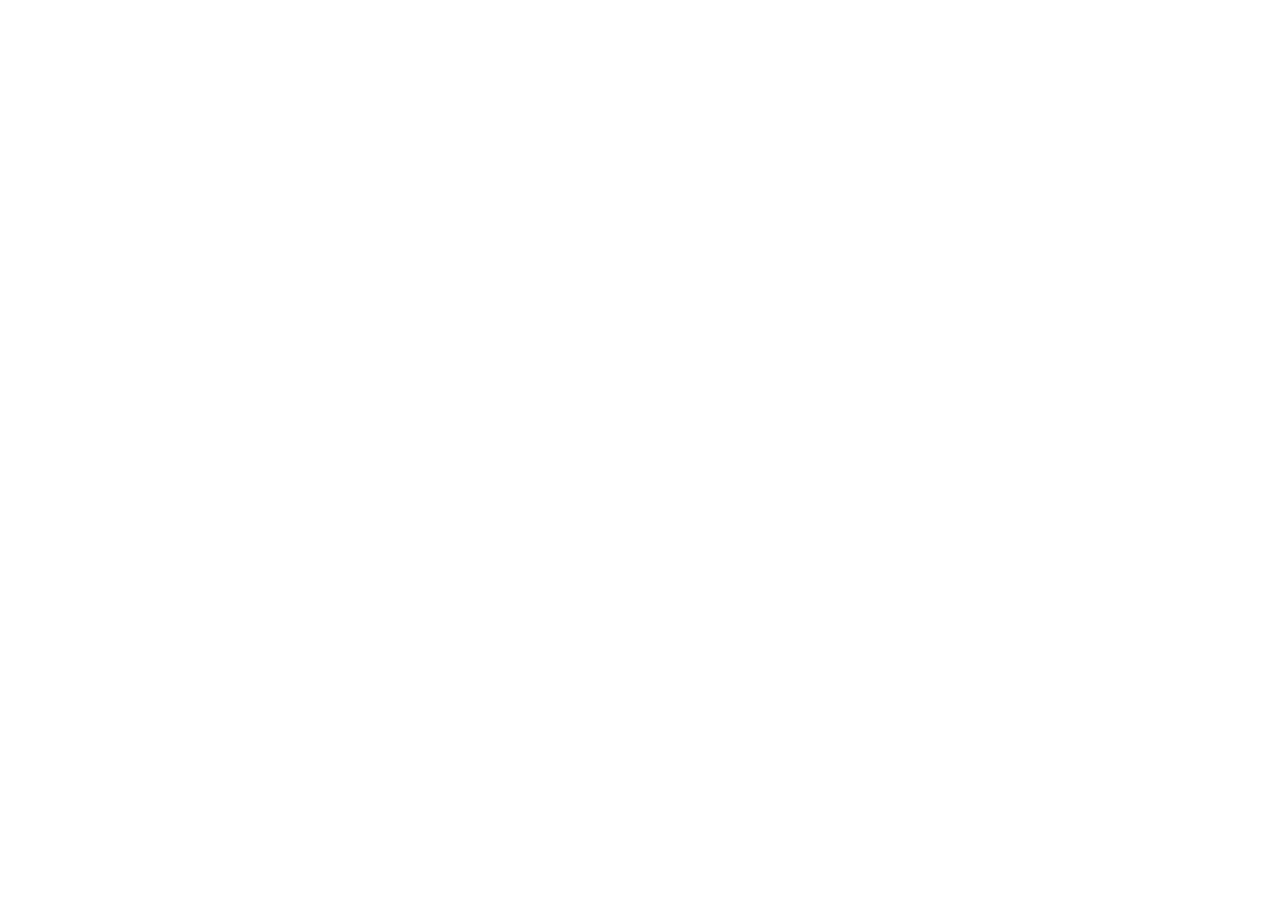
==== commit 2aed2d98: "Add files via upload" ====
--- a/index.html
+++ b/index.html
@@ -1,403 +1,21 @@
-<!DOCTYPE html>
-<html lang="en">
-<head>
-    <meta charset="UTF-8">
-    <meta name="viewport" content="width=device-width, initial-scale=1.0">
+<!doctype html>
+<html lang="en" class="scroll-smooth">
+  <head>
+    <meta charset="UTF-8" />
+    <meta name="viewport" content="width=device-width, initial-scale=1.0" />
     <title>Jarecha Investments Limited | Technology, Engineering & Solutions</title>
-    <meta name="description" content="Jarecha Investments Limited delivers technology, engineering, security, digital transformation and business solutions designed around the needs of modern organizations in Zambia.">
+    <meta name="description" content="Premium technology, engineering, security and business solutions for modern organizations in Zambia." />
+    <meta property="og:title" content="Jarecha Investments Limited | Technology, Engineering & Solutions" />
+    <meta property="og:description" content="Premium technology, engineering, security and business solutions for modern organizations in Zambia." />
+    <meta property="og:type" content="website" />
+    <meta name="twitter:card" content="summary_large_image" />
     <link rel="preconnect" href="https://fonts.googleapis.com">
     <link rel="preconnect" href="https://fonts.gstatic.com" crossorigin>
-    <link href="https://fonts.googleapis.com/css2?family=Inter:wght@300;400;500;600;700;800&display=swap" rel="stylesheet">
-    <link rel="stylesheet" href="css/style.css">
-</head>
-<body>
-    <!-- Navigation -->
-    <nav class="navbar" id="navbar">
-        <div class="nav-container">
-            <a href="index.html" class="logo">JARECHA<span>.</span></a>
-            <div class="nav-links">
-                <a href="index.html" class="active">Home</a>
-                <a href="about.html">About</a>
-                <a href="services.html">Services</a>
-                <a href="#clients">Clients</a>
-                <a href="#compliance">Compliance</a>
-            </div>
-            <a href="#contact" class="btn btn-nav">Contact Us &rarr;</a>
-            <button class="mobile-menu-btn" aria-label="Toggle Menu">
-                <span class="bar"></span>
-                <span class="bar"></span>
-            </button>
-        </div>
-    </nav>
+    <link href="https://fonts.googleapis.com/css2?family=Outfit:wght@300;400;500;600;700;800;900&family=Plus+Jakarta+Sans:ital,wght@0,300;0,400;0,500;0,600;0,700;0,800;1,400&display=swap" rel="stylesheet">
+  </head>
+  <body class="bg-[#050608] text-[#F7F8FA] antialiased selection:bg-[#F5C400] selection:text-[#050608]">
+    <div id="root"></div>
+    <script type="module" src="/src/main.tsx"></script>
+  </body>
+</html>
 
-    <!-- Mobile Menu Overlay -->
-    <div class="mobile-menu">
-        <a href="index.html">Home</a>
-        <a href="about.html">About</a>
-        <a href="services.html">Services</a>
-        <a href="#clients">Clients</a>
-        <a href="#compliance">Compliance</a>
-        <a href="#contact" class="btn btn-accent">Contact Us</a>
-    </div>
-
-    <!-- Hero Section -->
-    <header class="hero">
-        <div class="container hero-content reveal fade-up">
-            <h1 class="hero-title">SOLUTIONS<br>THAT MOVE<br>BUSINESS FORWARD.</h1>
-            <p class="hero-subtitle">Technology, engineering, security and business solutions designed to help organizations operate, grow and move forward.</p>
-            <div class="hero-actions">
-                <a href="services.html" class="btn btn-accent">Explore Our Services &rarr;</a>
-                <a href="#contact" class="btn btn-outline">Talk to Jarecha &rarr;</a>
-            </div>
-        </div>
-        <div class="hero-visual reveal fade-up delay-1">
-            <div class="placeholder-image premium-visual">
-                <span>Integrated Enterprise Infrastructure</span>
-            </div>
-        </div>
-    </header>
-
-    <!-- Introduction Section -->
-    <section class="intro section">
-        <div class="container text-center reveal fade-up">
-            <span class="label">JARECHA INVESTMENTS LIMITED</span>
-            <h2 class="section-title">ONE PARTNER.<br>MULTIPLE SOLUTIONS.</h2>
-            <p class="section-desc mx-auto">Jarecha Investments Limited delivers technology, engineering, security, digital transformation and business solutions designed around the needs of modern organizations.</p>
-        </div>
-    </section>
-
-    <!-- Services Overview Section -->
-    <section class="services section bg-navy" id="services">
-        <div class="container">
-            <div class="section-header reveal fade-up">
-                <span class="label">OUR SERVICES</span>
-                <h2 class="section-title">Built Around<br>Your Needs.</h2>
-            </div>
-
-            <div class="service-groups">
-                <!-- Group 01 -->
-                <div class="service-group reveal fade-up">
-                    <div class="sg-meta">
-                        <span class="sg-number">01</span>
-                        <h3 class="sg-title">Technology &<br>Digital Solutions</h3>
-                    </div>
-                    <div class="sg-content">
-                        <div class="placeholder-image sg-image">
-                            <span>Modern Tech Infrastructure</span>
-                        </div>
-                        <ul class="sg-list">
-                            <li>
-                                <h4>ICT Services & Tech Infrastructure</h4>
-                                <p>Provide technology infrastructure and ICT solutions for modern organizations.</p>
-                            </li>
-                            <li>
-                                <h4>Cybersecurity Consulting</h4>
-                                <p>Professional cybersecurity guidance designed to strengthen digital security.</p>
-                            </li>
-                            <li>
-                                <h4>Web Solutions & Hosting</h4>
-                                <p>Website development, hosting and related digital solutions.</p>
-                            </li>
-                            <li>
-                                <h4>Email & Domain Services</h4>
-                                <p>Professional business email and domain solutions.</p>
-                            </li>
-                            <li>
-                                <h4>Digital Transformation</h4>
-                                <p>Digital systems designed to improve organizational processes and operations.</p>
-                            </li>
-                        </ul>
-                    </div>
-                </div>
-
-                <!-- Group 02 -->
-                <div class="service-group reveal fade-up">
-                    <div class="sg-meta">
-                        <span class="sg-number">02</span>
-                        <h3 class="sg-title">Engineering &<br>Infrastructure</h3>
-                    </div>
-                    <div class="sg-content">
-                        <div class="placeholder-image sg-image">
-                            <span>Industrial Engineering Infrastructure</span>
-                        </div>
-                        <ul class="sg-list">
-                            <li>
-                                <h4>Engineering Services</h4>
-                                <p>Technical engineering solutions supporting organizational and infrastructure requirements.</p>
-                            </li>
-                        </ul>
-                    </div>
-                </div>
-
-                <!-- Group 03 -->
-                <div class="service-group reveal fade-up">
-                    <div class="sg-meta">
-                        <span class="sg-number">03</span>
-                        <h3 class="sg-title">Security &<br>Smart Workspaces</h3>
-                    </div>
-                    <div class="sg-content">
-                        <div class="placeholder-image sg-image">
-                            <span>Commercial Security Systems</span>
-                        </div>
-                        <ul class="sg-list">
-                            <li>
-                                <h4>Smart Office Solutions</h4>
-                                <p>Modern technology solutions designed to improve workplace efficiency and functionality.</p>
-                            </li>
-                            <li>
-                                <h4>CCTV Surveillance & Access Control</h4>
-                                <p>Professional surveillance and access control solutions for facilities.</p>
-                            </li>
-                        </ul>
-                    </div>
-                </div>
-
-                <!-- Group 04 -->
-                <div class="service-group reveal fade-up">
-                    <div class="sg-meta">
-                        <span class="sg-number">04</span>
-                        <h3 class="sg-title">Business &<br>Capacity Building</h3>
-                    </div>
-                    <div class="sg-content">
-                        <div class="placeholder-image sg-image">
-                            <span>Corporate Training Environment</span>
-                        </div>
-                        <ul class="sg-list">
-                            <li>
-                                <h4>Capacity Building Training Solutions</h4>
-                                <p>Training solutions designed to build organizational capability and skills.</p>
-                            </li>
-                            <li>
-                                <h4>Auditing & Accounting</h4>
-                                <p>Professional auditing and accounting services supporting business operations.</p>
-                            </li>
-                        </ul>
-                    </div>
-                </div>
-            </div>
-            
-            <div class="text-center mt-xl reveal fade-up">
-                <a href="services.html" class="btn btn-outline">View All Services &rarr;</a>
-            </div>
-        </div>
-    </section>
-
-    <!-- Why Jarecha -->
-    <section class="why-us section">
-        <div class="container">
-            <h2 class="section-title reveal fade-up">Built For<br>Real-World Needs.</h2>
-            <div class="grid grid-2 mt-lg">
-                <div class="feature reveal fade-up">
-                    <h3>Reliability</h3>
-                    <p>Solutions designed with practical performance and long-term value in mind.</p>
-                </div>
-                <div class="feature reveal fade-up delay-1">
-                    <h3>Technical Capability</h3>
-                    <p>Expertise spanning technology, engineering, security and business solutions.</p>
-                </div>
-                <div class="feature reveal fade-up">
-                    <h3>Integrated Solutions</h3>
-                    <p>Multiple capabilities brought together through one reliable partner.</p>
-                </div>
-                <div class="feature reveal fade-up delay-1">
-                    <h3>Professional Standards</h3>
-                    <p>A professional approach to delivering solutions for organizations and institutions.</p>
-                </div>
-            </div>
-        </div>
-    </section>
-
-    <!-- Industries Section -->
-    <section class="industries section bg-navy">
-        <div class="container">
-            <h2 class="section-title text-center reveal fade-up">Supporting Organizations<br>Across Multiple Sectors.</h2>
-            <div class="industry-grid mt-lg reveal fade-up">
-                <div class="ind-item">Mining <span>&rarr;</span></div>
-                <div class="ind-item">Healthcare <span>&rarr;</span></div>
-                <div class="ind-item">Education <span>&rarr;</span></div>
-                <div class="ind-item">Government <span>&rarr;</span></div>
-                <div class="ind-item">Commercial <span>&rarr;</span></div>
-                <div class="ind-item">Engineering & Industrial <span>&rarr;</span></div>
-                <div class="ind-item">Corporate <span>&rarr;</span></div>
-            </div>
-        </div>
-    </section>
-
-    <!-- Clients & Partners -->
-    <section class="clients section" id="clients">
-        <div class="container">
-            <h2 class="section-title text-center reveal fade-up">Trusted By Organizations<br>Across Zambia.</h2>
-            <div class="client-grid mt-lg reveal fade-up">
-                <div class="client-logo">Konkola Copper Mines PLC</div>
-                <div class="client-logo">Fortitude Ventures Ltd</div>
-                <div class="client-logo">Ndola General Hospital</div>
-                <div class="client-logo">Kitwe Central Hospital</div>
-                <div class="client-logo">Kalulushi Municipal Council</div>
-                <div class="client-logo">Sashtex Engineering Ltd</div>
-                <div class="client-logo">Chapungu Mining Ventures Ltd</div>
-                <div class="client-logo">OGAS Investments Ltd</div>
-            </div>
-        </div>
-    </section>
-
-    <!-- Compliance Section -->
-    <section class="compliance section bg-navy" id="compliance">
-        <div class="container">
-            <div class="section-header reveal fade-up">
-                <h2 class="section-title">Professional.<br>Compliant.<br>Accountable.</h2>
-                <p class="section-desc">Jarecha maintains the registrations and compliance documentation required to operate professionally and responsibly.</p>
-            </div>
-            <div class="grid grid-3 mt-lg">
-                <div class="doc-card reveal fade-up">
-                    <div class="doc-icon">📄</div>
-                    <h4>PACRA Certificates</h4>
-                    <span class="doc-link">View Document &rarr;</span>
-                </div>
-                <div class="doc-card reveal fade-up">
-                    <div class="doc-icon">📄</div>
-                    <h4>Workers Compensation</h4>
-                    <span class="doc-link">View Document &rarr;</span>
-                </div>
-                <div class="doc-card reveal fade-up">
-                    <div class="doc-icon">📄</div>
-                    <h4>NAPSA</h4>
-                    <span class="doc-link">View Document &rarr;</span>
-                </div>
-                <div class="doc-card reveal fade-up">
-                    <div class="doc-icon">📄</div>
-                    <h4>Engineering Institution of Zambia</h4>
-                    <span class="doc-link">View Document &rarr;</span>
-                </div>
-                <div class="doc-card reveal fade-up">
-                    <div class="doc-icon">📄</div>
-                    <h4>ZPPA</h4>
-                    <span class="doc-link">View Document &rarr;</span>
-                </div>
-                <div class="doc-card reveal fade-up">
-                    <div class="doc-icon">📄</div>
-                    <h4>Zambia Revenue Authority (ZRA)</h4>
-                    <span class="doc-link">View Document &rarr;</span>
-                </div>
-            </div>
-        </div>
-    </section>
-
-    <!-- Contact & Conversion Section -->
-    <section class="contact section" id="contact">
-        <div class="container">
-            <div class="grid grid-2 align-start">
-                <div class="contact-info reveal fade-up">
-                    <h2 class="section-title">LET'S BUILD<br>SOMETHING BETTER.</h2>
-                    <p class="section-desc">Have a technology, engineering, security or business requirement? Talk to Jarecha Investments.</p>
-                    <div class="contact-actions mt-lg">
-                        <a href="https://wa.me/260977325804" target="_blank" class="btn btn-accent btn-large">WhatsApp Jarecha &rarr;</a>
-                        <a href="tel:0977325804" class="btn btn-outline btn-large">Call 0977 325 804</a>
-                    </div>
-                    <div class="contact-details mt-lg">
-                        <div>
-                            <strong>Phone / WhatsApp</strong>
-                            <p>0977 325 804</p>
-                        </div>
-                        <div class="mt-md">
-                            <strong>Email</strong>
-                            <p>JarechaInvestments@gmail.com</p>
-                        </div>
-                    </div>
-                </div>
-                <div class="contact-form-wrapper reveal fade-up delay-1">
-                    <form class="contact-form" id="contactForm">
-                        <div class="form-group">
-                            <label for="name">Full Name</label>
-                            <input type="text" id="name" required>
-                        </div>
-                        <div class="form-group">
-                            <label for="company">Company / Organization</label>
-                            <input type="text" id="company">
-                        </div>
-                        <div class="grid grid-2 gap-sm">
-                            <div class="form-group">
-                                <label for="email">Email</label>
-                                <input type="email" id="email" required>
-                            </div>
-                            <div class="form-group">
-                                <label for="phone">Phone Number</label>
-                                <input type="tel" id="phone" required>
-                            </div>
-                        </div>
-                        <div class="form-group">
-                            <label for="service">Service Required</label>
-                            <select id="service" required>
-                                <option value="" disabled selected>Select a service...</option>
-                                <option value="ict">ICT Services & Tech Infrastructure</option>
-                                <option value="cyber">Cybersecurity Consulting</option>
-                                <option value="web">Web Solutions & Hosting</option>
-                                <option value="email">Email & Domain Services</option>
-                                <option value="training">Capacity Building Training Solutions</option>
-                                <option value="engineering">Engineering Services</option>
-                                <option value="smart-office">Smart Office Solutions</option>
-                                <option value="cctv">CCTV Surveillance & Access Control</option>
-                                <option value="digital-trans">Digital Transformation Management Systems</option>
-                                <option value="audit">Auditing & Accounting</option>
-                                <option value="other">Other</option>
-                            </select>
-                        </div>
-                        <div class="form-group">
-                            <label for="message">Message</label>
-                            <textarea id="message" rows="4" required></textarea>
-                        </div>
-                        <button type="submit" class="btn btn-accent full-width">Send Inquiry &rarr;</button>
-                    </form>
-                </div>
-            </div>
-        </div>
-    </section>
-
-    <!-- Footer -->
-    <footer class="footer">
-        <div class="container">
-            <div class="footer-grid">
-                <div class="footer-brand">
-                    <a href="index.html" class="logo">JARECHA<span>.</span></a>
-                    <p>Jarecha Investments Limited</p>
-                    <p class="mt-sm">Technology. Engineering. Solutions.</p>
-                </div>
-                <div class="footer-links">
-                    <h4>Navigation</h4>
-                    <a href="index.html">Home</a>
-                    <a href="about.html">About</a>
-                    <a href="services.html">Services</a>
-                    <a href="#clients">Clients</a>
-                    <a href="#compliance">Compliance</a>
-                    <a href="#contact">Contact</a>
-                </div>
-                <div class="footer-links">
-                    <h4>Services</h4>
-                    <a href="service-detail.html">ICT & Technology</a>
-                    <a href="service-detail.html">Cybersecurity</a>
-                    <a href="service-detail.html">Web & Hosting</a>
-                    <a href="service-detail.html">Engineering</a>
-                    <a href="service-detail.html">Smart Office</a>
-                    <a href="service-detail.html">CCTV & Access Control</a>
-                    <a href="service-detail.html">Digital Transformation</a>
-                    <a href="service-detail.html">Auditing & Accounting</a>
-                </div>
-                <div class="footer-links">
-                    <h4>Contact</h4>
-                    <p>0977 325 804</p>
-                    <p>JarechaInvestments@gmail.com</p>
-                    <div class="social-links mt-md">
-                        <a href="#" aria-label="LinkedIn">IN</a>
-                        <a href="#" aria-label="Twitter">TW</a>
-                        <a href="#" aria-label="Facebook">FB</a>
-                    </div>
-                </div>
-            </div>
-            <div class="footer-bottom">
-                <p>&copy; 2026 Jarecha Investments Limited. All Rights Reserved.</p>
-            </div>
-        </div>
-    </footer>
-
-    <script src="js/script.js"></script>
-</body>
-</html>
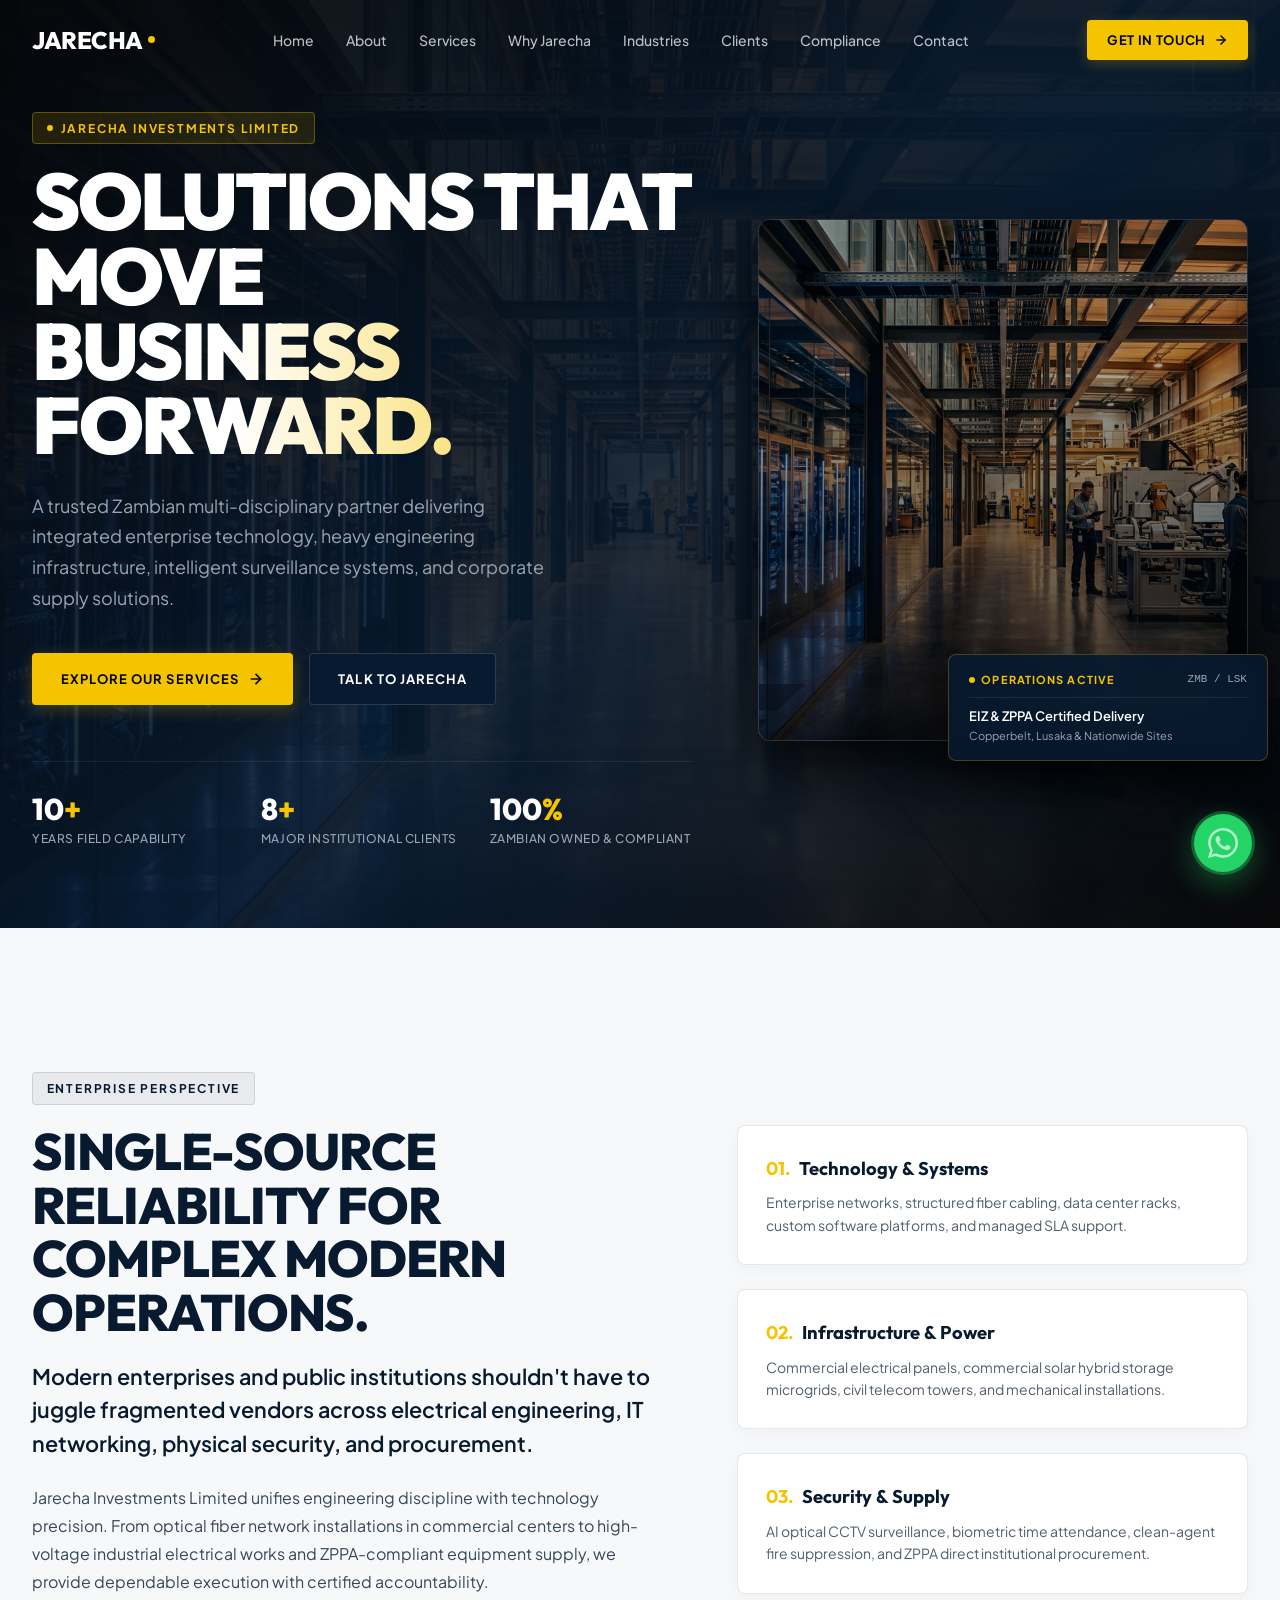
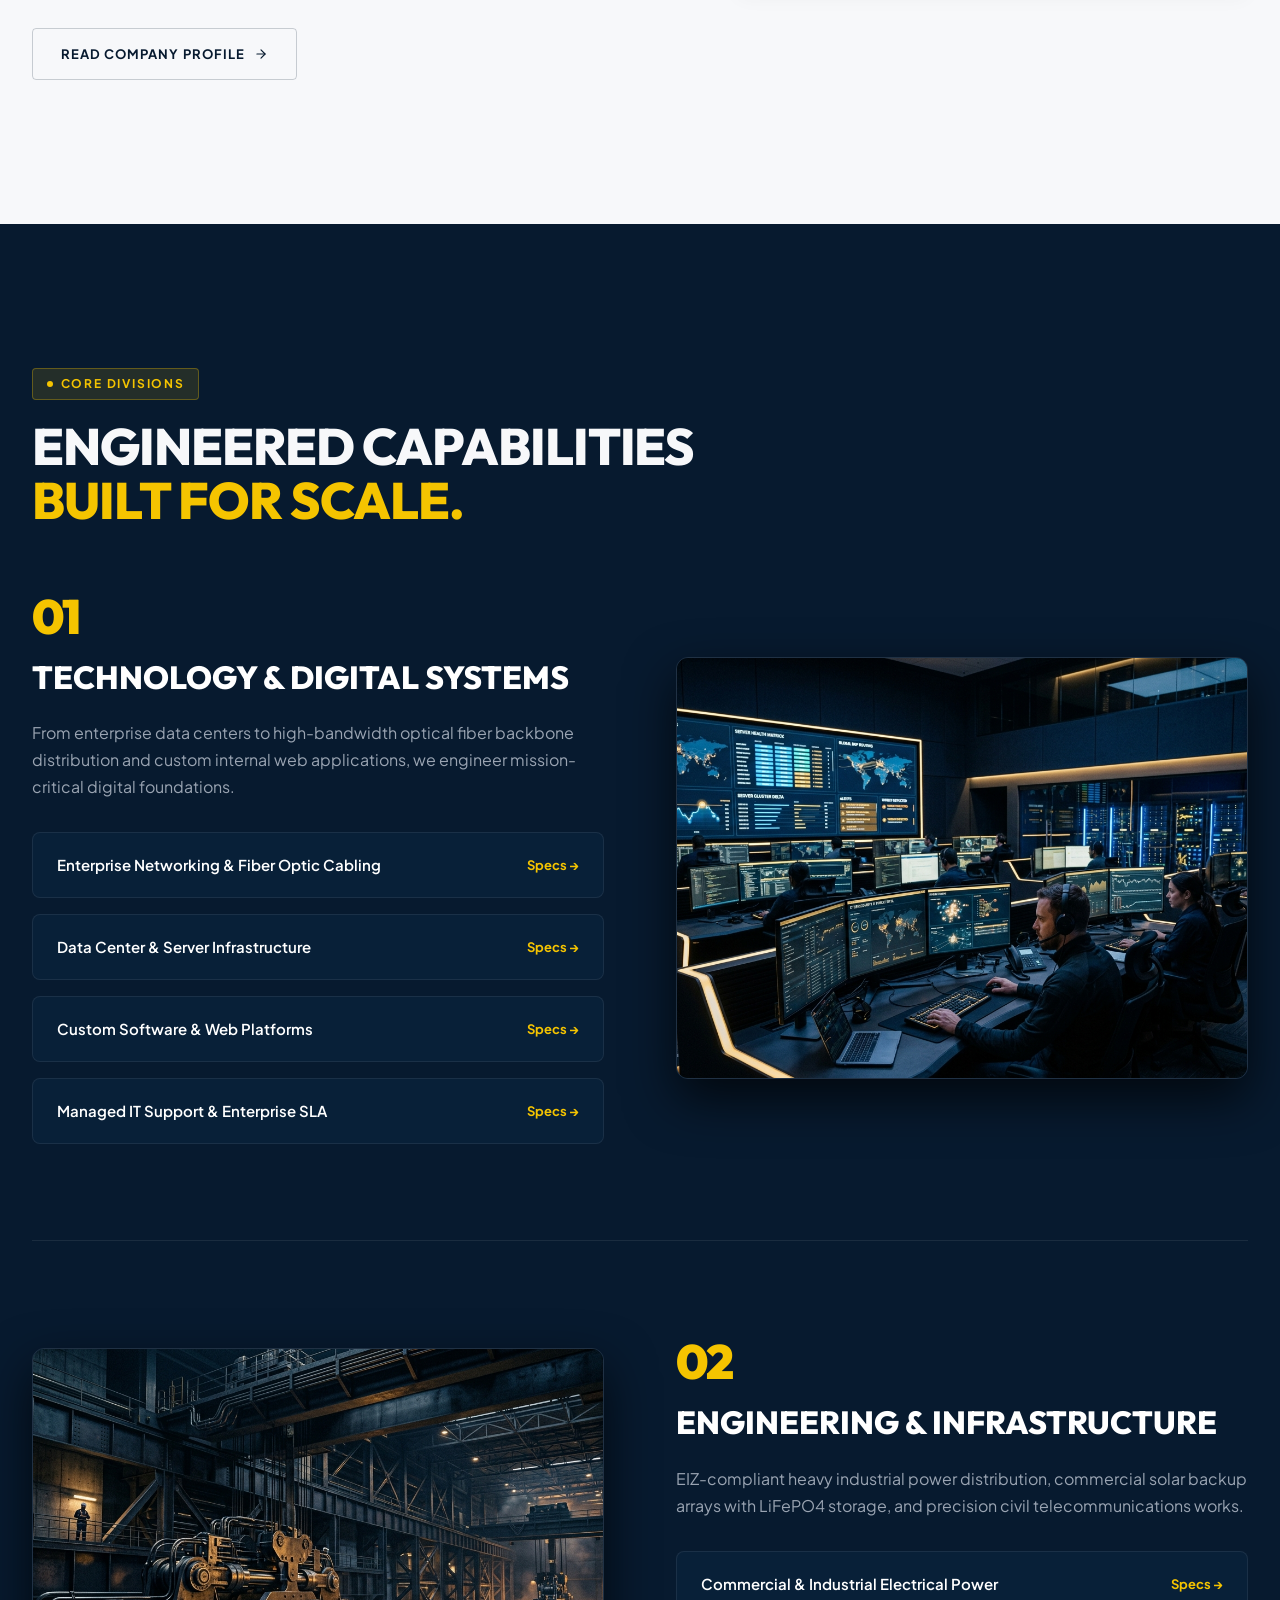
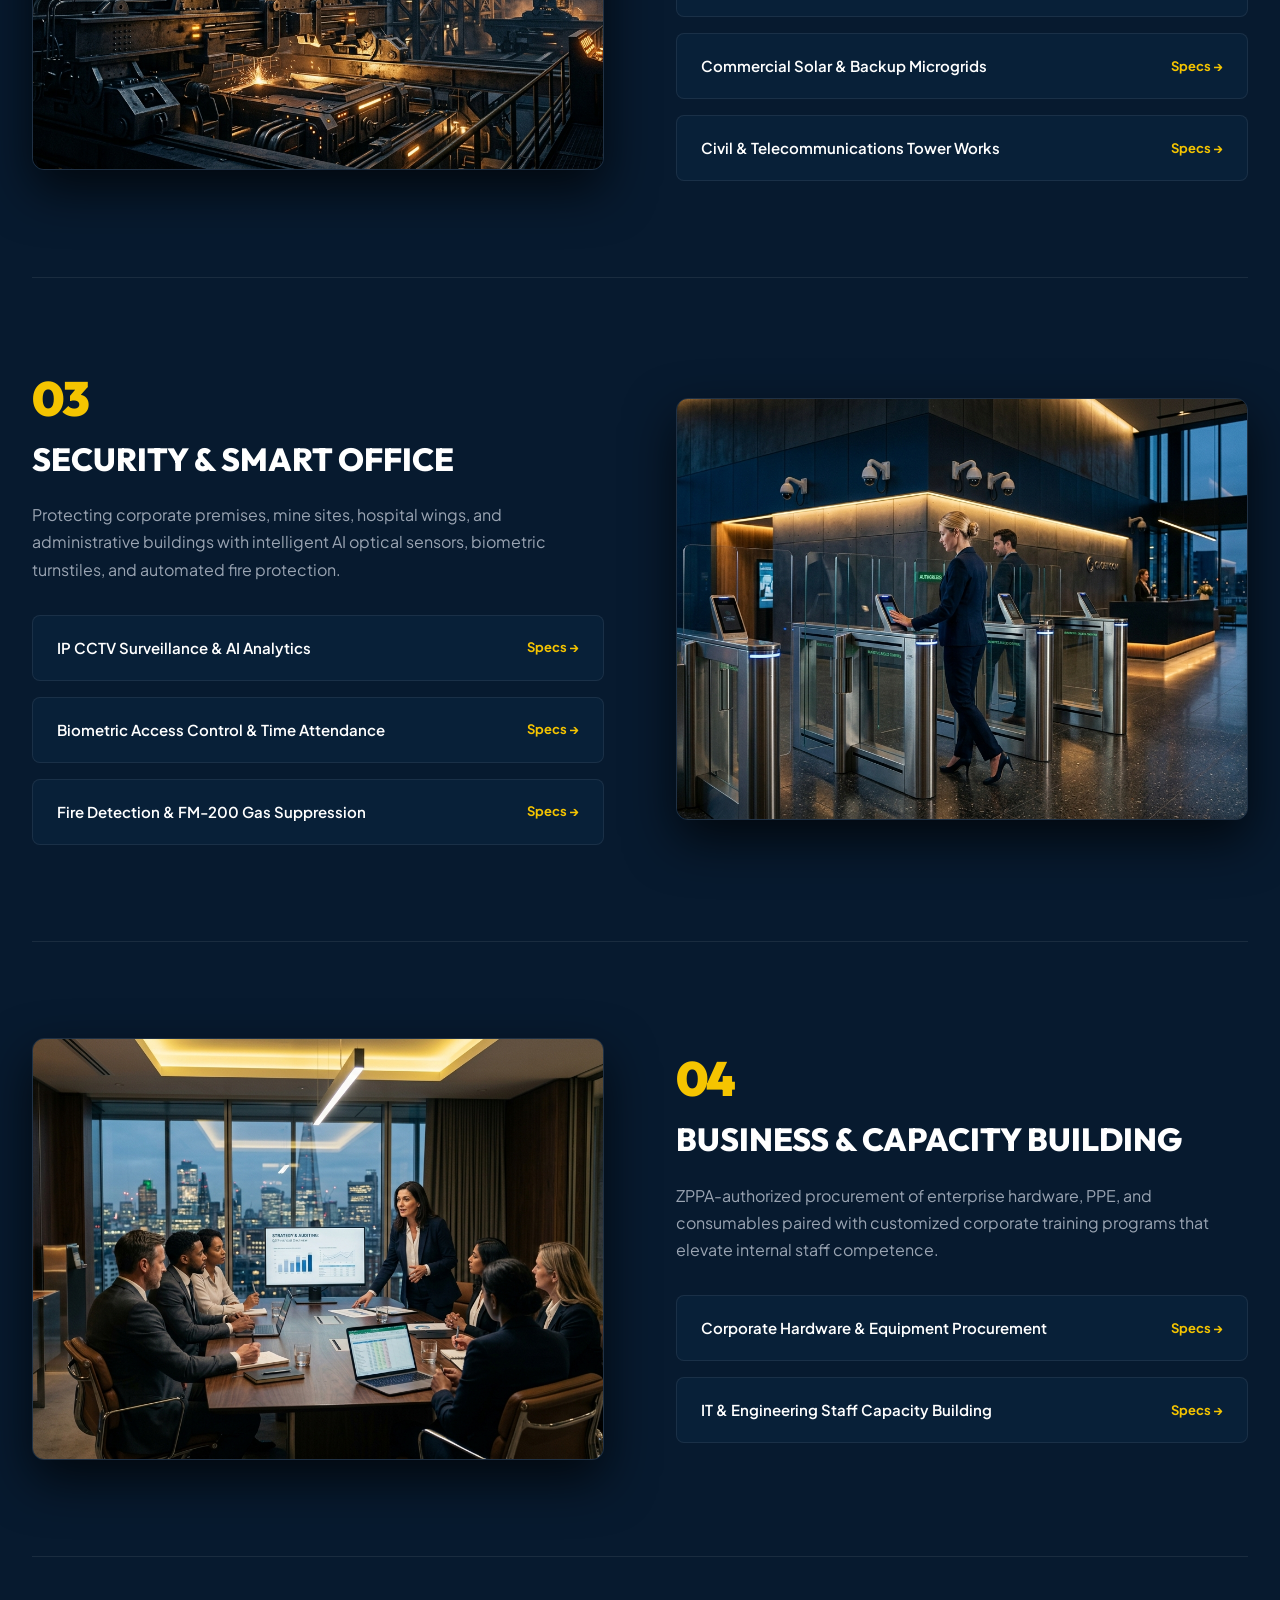
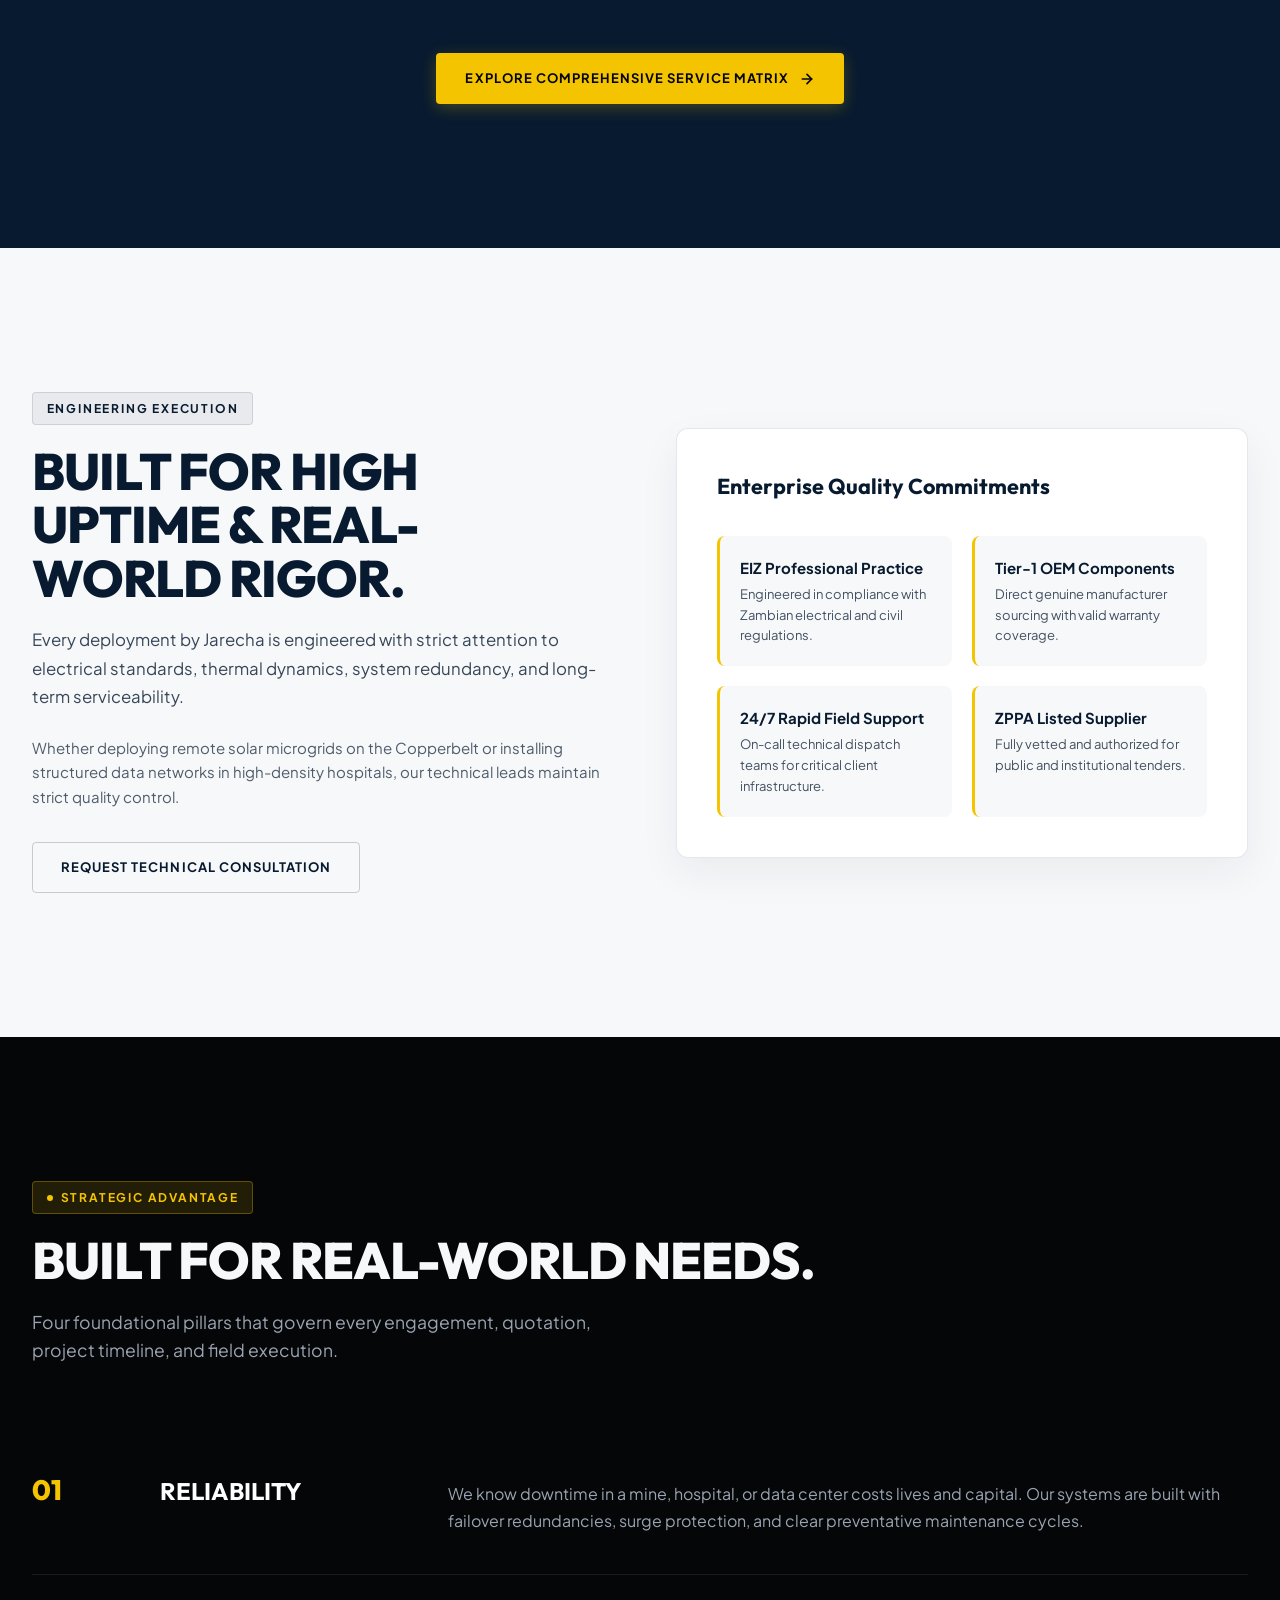
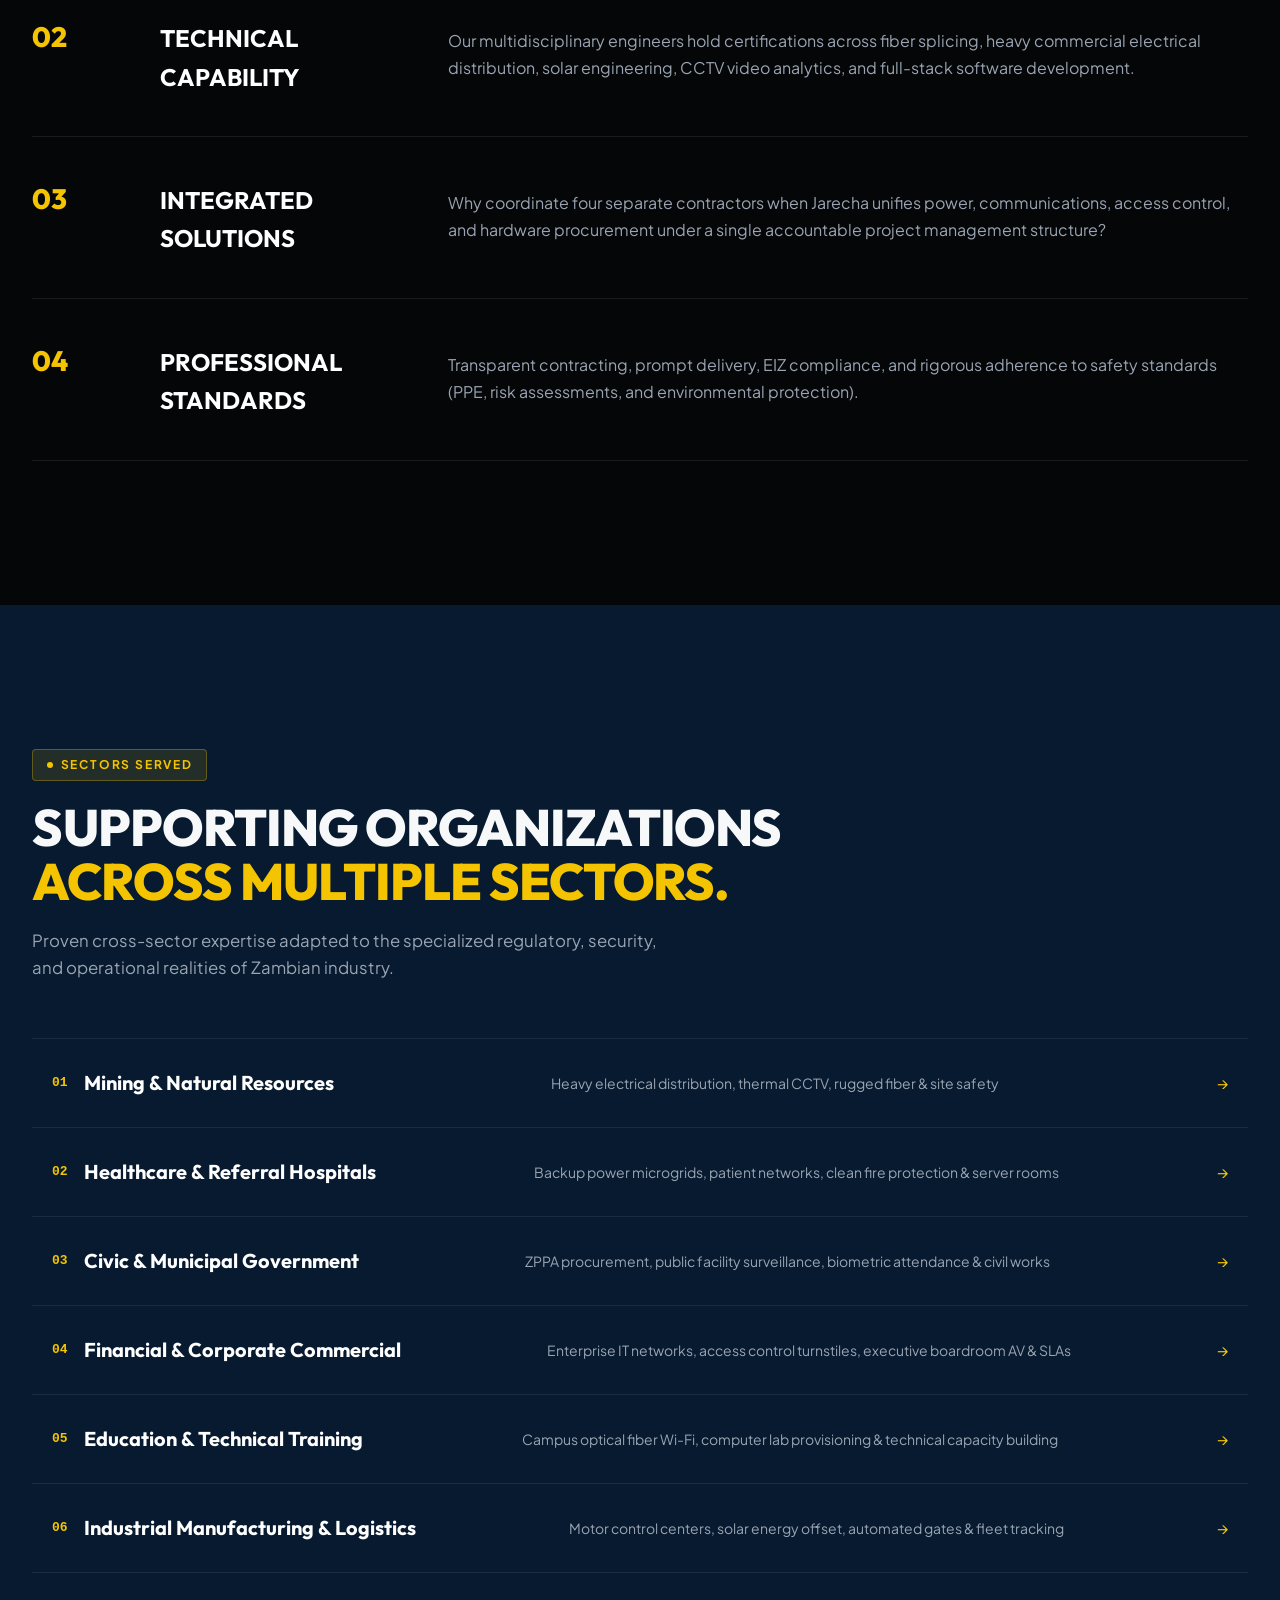
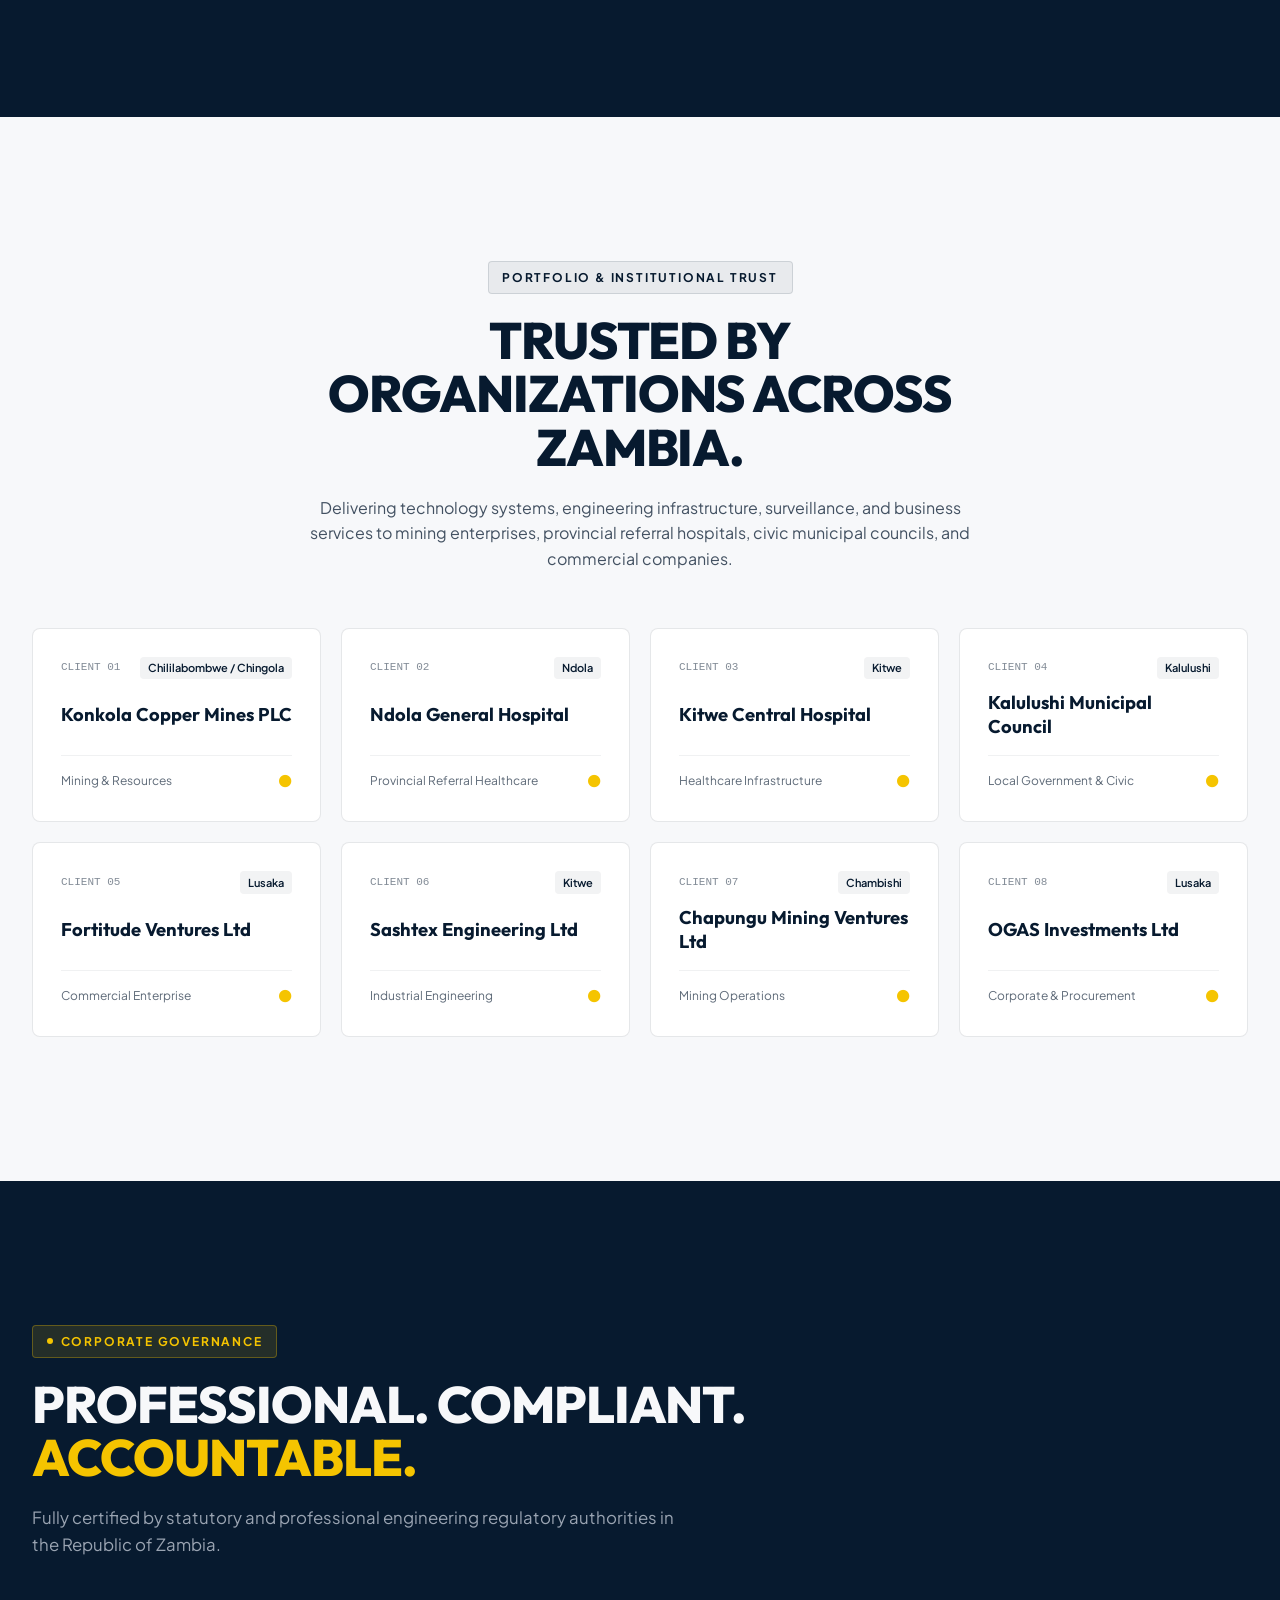
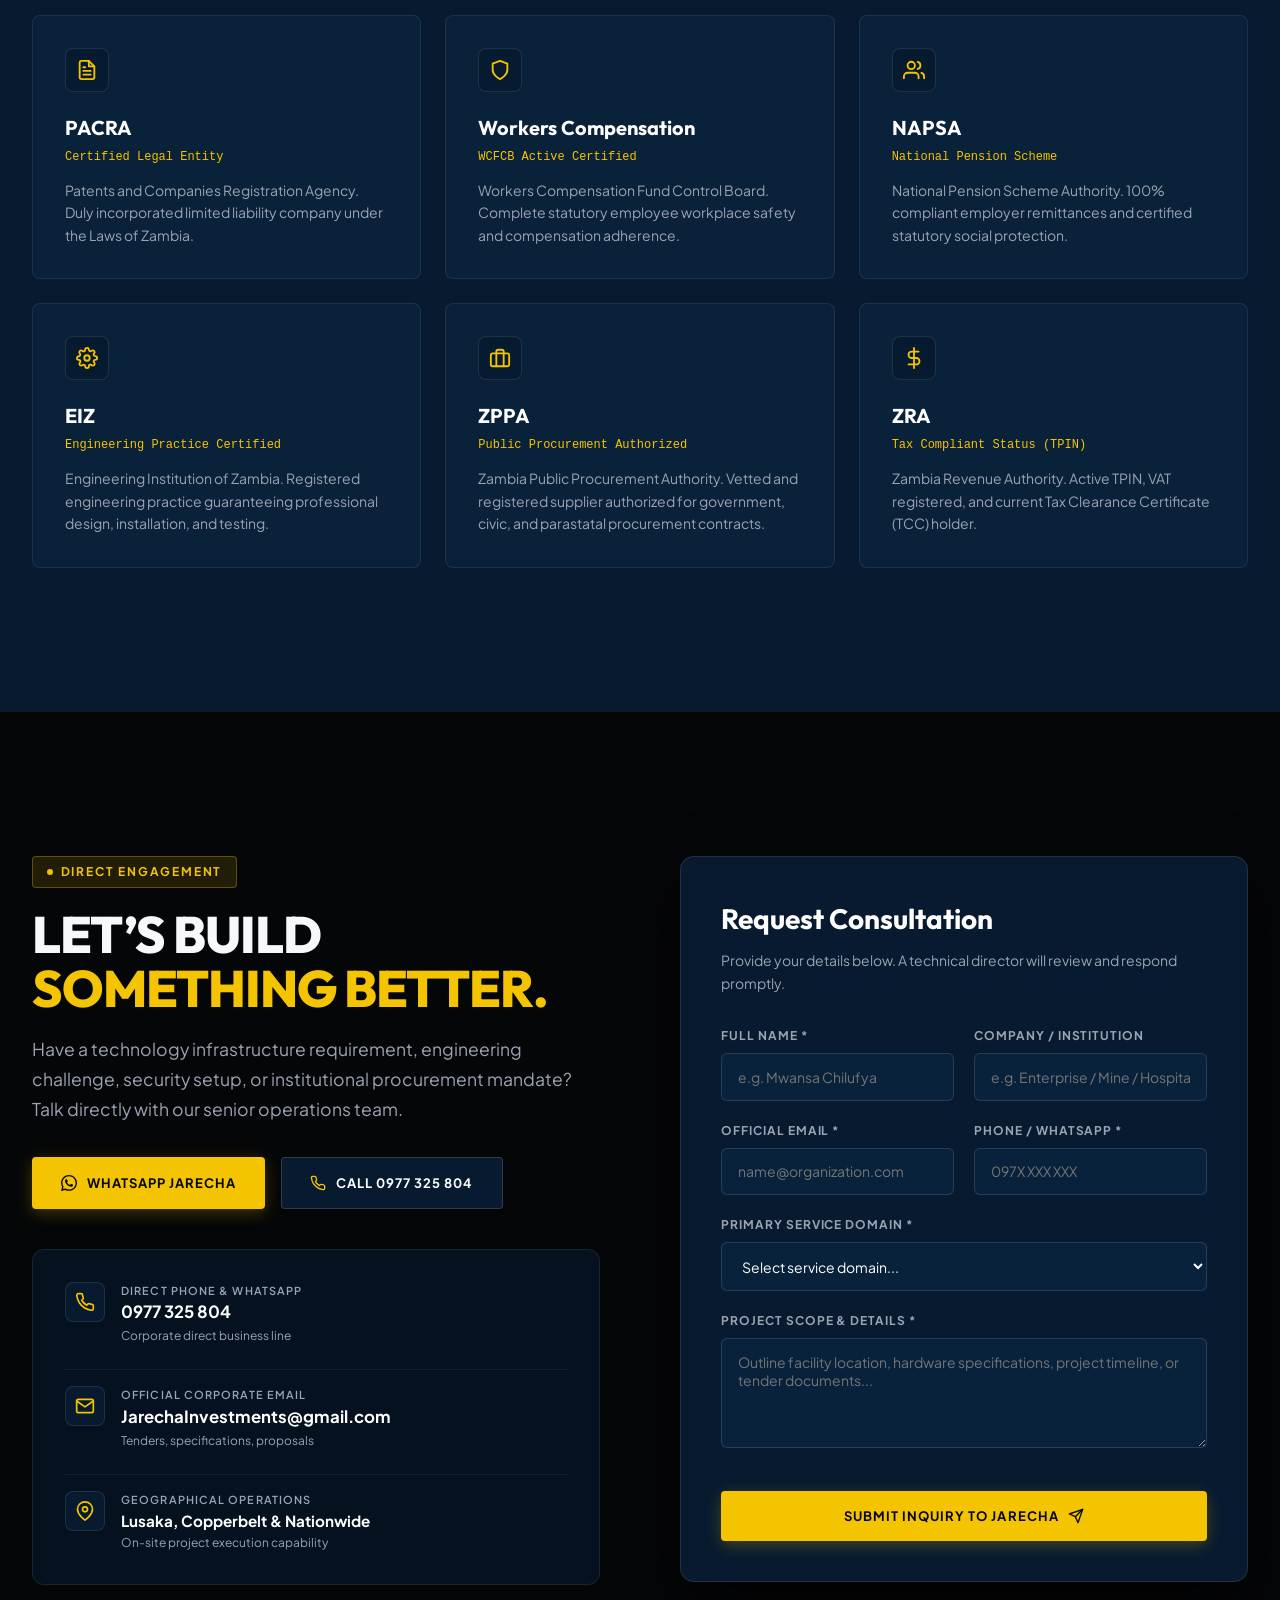
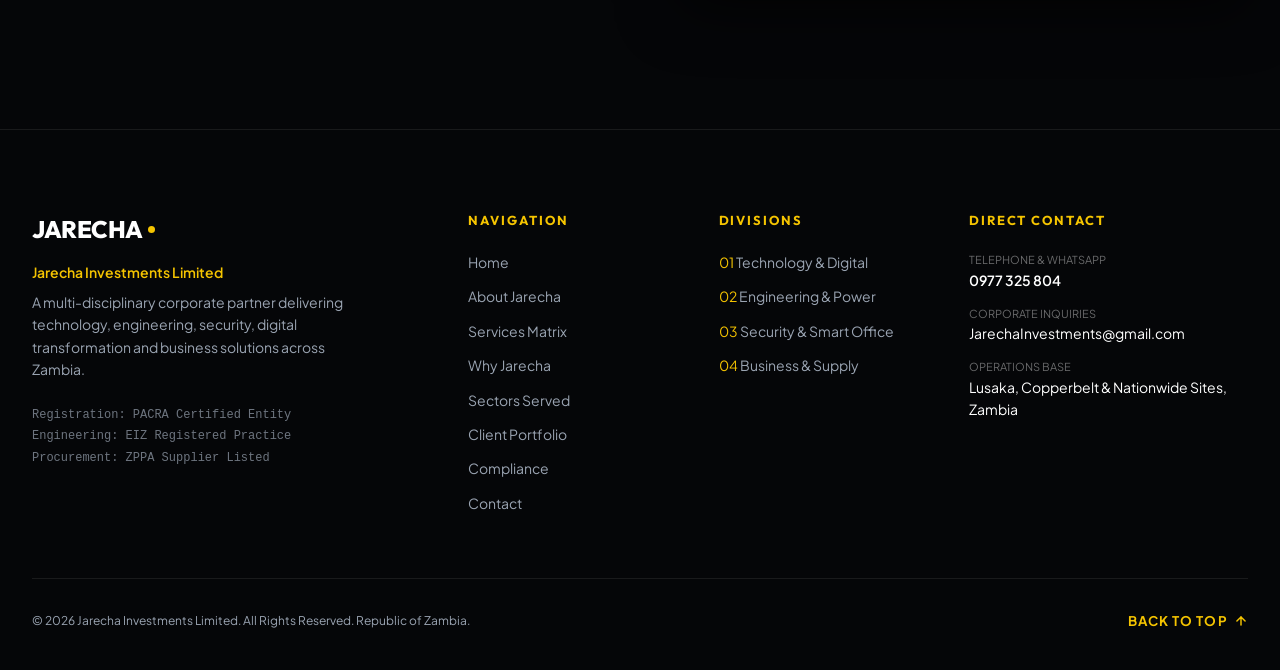
==== commit 0b5b49f6: "Add files via upload" ====
--- a/index.html
+++ b/index.html
@@ -1,21 +1,1119 @@
-<!doctype html>
-<html lang="en" class="scroll-smooth">
-  <head>
-    <meta charset="UTF-8" />
-    <meta name="viewport" content="width=device-width, initial-scale=1.0" />
-    <title>Jarecha Investments Limited | Technology, Engineering & Solutions</title>
-    <meta name="description" content="Premium technology, engineering, security and business solutions for modern organizations in Zambia." />
-    <meta property="og:title" content="Jarecha Investments Limited | Technology, Engineering & Solutions" />
-    <meta property="og:description" content="Premium technology, engineering, security and business solutions for modern organizations in Zambia." />
-    <meta property="og:type" content="website" />
-    <meta name="twitter:card" content="summary_large_image" />
-    <link rel="preconnect" href="https://fonts.googleapis.com">
-    <link rel="preconnect" href="https://fonts.gstatic.com" crossorigin>
-    <link href="https://fonts.googleapis.com/css2?family=Outfit:wght@300;400;500;600;700;800;900&family=Plus+Jakarta+Sans:ital,wght@0,300;0,400;0,500;0,600;0,700;0,800;1,400&display=swap" rel="stylesheet">
-  </head>
-  <body class="bg-[#050608] text-[#F7F8FA] antialiased selection:bg-[#F5C400] selection:text-[#050608]">
-    <div id="root"></div>
-    <script type="module" src="/src/main.tsx"></script>
-  </body>
+<!DOCTYPE html>
+<html lang="en">
+<head>
+  <meta charset="UTF-8" />
+  <meta name="viewport" content="width=device-width, initial-scale=1.0" />
+  <title>Jarecha Investments Limited | Technology, Engineering & Solutions</title>
+  <meta name="description" content="Premium technology, engineering, security and business solutions for modern organizations in Zambia." />
+  <meta property="og:title" content="Jarecha Investments Limited | Technology, Engineering & Solutions" />
+  <meta property="og:description" content="Premium technology, engineering, security and business solutions for modern organizations in Zambia." />
+  <meta property="og:type" content="website" />
+  <meta name="twitter:card" content="summary_large_image" />
+
+  <!-- Google Fonts: Outfit for display headers, Plus Jakarta Sans for body -->
+  <link rel="preconnect" href="https://fonts.googleapis.com">
+  <link rel="preconnect" href="https://fonts.gstatic.com" crossorigin>
+  <link href="https://fonts.googleapis.com/css2?family=Outfit:wght@300;400;500;600;700;800;900&family=Plus+Jakarta+Sans:ital,wght@0,300;0,400;0,500;0,600;0,700;0,800;1,400&display=swap" rel="stylesheet">
+
+  <!-- Master Stylesheet (Pure Vanilla CSS3) -->
+  <link rel="stylesheet" href="css/style.css" />
+</head>
+<body>
+
+  <!-- Top Scroll Progress Indicator -->
+  <div id="scroll-progress"></div>
+
+  <!-- Global Header & Navigation -->
+  <header class="navbar" id="main-navbar">
+    <div class="container nav-container">
+      <a href="index.html" class="brand-logo" aria-label="Jarecha Investments Home">
+        <span>JARECHA</span>
+        <span class="brand-dot"></span>
+      </a>
+
+      <!-- Desktop Nav Links -->
+      <nav>
+        <ul class="nav-links">
+          <li><a href="index.html#hero" class="nav-link active">Home</a></li>
+          <li><a href="about.html" class="nav-link">About</a></li>
+          <li><a href="services.html" class="nav-link">Services</a></li>
+          <li><a href="index.html#why-us" class="nav-link">Why Jarecha</a></li>
+          <li><a href="index.html#industries" class="nav-link">Industries</a></li>
+          <li><a href="index.html#clients" class="nav-link">Clients</a></li>
+          <li><a href="index.html#compliance" class="nav-link">Compliance</a></li>
+          <li><a href="contact.html" class="nav-link">Contact</a></li>
+        </ul>
+      </nav>
+
+      <!-- Nav CTA & Mobile Toggle -->
+      <div class="nav-actions">
+        <a href="contact.html" class="nav-cta-btn">
+          <span>Get in Touch</span>
+          <svg style="width:14px;height:14px;" viewBox="0 0 24 24" fill="none" stroke="currentColor" stroke-width="2.5" stroke-linecap="round" stroke-linejoin="round">
+            <line x1="5" y1="12" x2="19" y2="12"></line>
+            <polyline points="12 5 19 12 12 19"></polyline>
+          </svg>
+        </a>
+
+        <button class="mobile-toggle" id="mobile-toggle" aria-label="Toggle navigation menu" aria-expanded="false">
+          <svg style="width:20px;height:20px;" viewBox="0 0 24 24" fill="none" stroke="currentColor" stroke-width="2" stroke-linecap="round" stroke-linejoin="round">
+            <line x1="3" y1="12" x2="21" y2="12"></line>
+            <line x1="3" y1="6" x2="21" y2="6"></line>
+            <line x1="3" y1="18" x2="21" y2="18"></line>
+          </svg>
+        </button>
+      </div>
+    </div>
+  </header>
+
+  <!-- Mobile Drawer -->
+  <div class="mobile-drawer" id="mobile-drawer">
+    <a href="index.html#hero">Home</a>
+    <a href="about.html">About Jarecha</a>
+    <a href="services.html">Services & Capabilities</a>
+    <a href="index.html#why-us">Why Jarecha</a>
+    <a href="index.html#industries">Sectors & Industries</a>
+    <a href="index.html#clients">Client Portfolio</a>
+    <a href="index.html#compliance">Statutory Compliance</a>
+    <a href="contact.html">Contact & Consultations</a>
+  </div>
+
+  <main>
+    <!-- 1. HERO SECTION (BLACK / NAVY) -->
+    <section id="hero" class="hero-section">
+      <div class="hero-glow"></div>
+      <div class="container hero-grid">
+        <div class="hero-text-content">
+          <div class="badge badge-yellow">
+            <span class="badge-dot"></span>
+            <span>Jarecha Investments Limited</span>
+          </div>
+
+          <h1 class="hero-headline">
+            <span>Solutions That Move</span>
+            <span class="text-gradient">Business Forward.</span>
+          </h1>
+
+          <p class="hero-description">
+            A trusted Zambian multi-disciplinary partner delivering integrated enterprise technology, heavy engineering infrastructure, intelligent surveillance systems, and corporate supply solutions.
+          </p>
+
+          <div class="hero-ctas">
+            <a href="#services" class="btn btn-primary">
+              <span>Explore Our Services</span>
+              <svg style="width:16px;height:16px;" viewBox="0 0 24 24" fill="none" stroke="currentColor" stroke-width="2.5" stroke-linecap="round" stroke-linejoin="round">
+                <line x1="5" y1="12" x2="19" y2="12"></line>
+                <polyline points="12 5 19 12 12 19"></polyline>
+              </svg>
+            </a>
+
+            <a href="#contact" class="btn btn-secondary">
+              <span>Talk to Jarecha</span>
+            </a>
+          </div>
+
+          <div class="hero-stats">
+            <div class="stat-item">
+              <div class="stat-num">10<span>+</span></div>
+              <div class="stat-label">Years Field Capability</div>
+            </div>
+            <div class="stat-item">
+              <div class="stat-num">8<span>+</span></div>
+              <div class="stat-label">Major Institutional Clients</div>
+            </div>
+            <div class="stat-item">
+              <div class="stat-num">100<span>%</span></div>
+              <div class="stat-label">Zambian Owned & Compliant</div>
+            </div>
+          </div>
+        </div>
+
+        <div class="hero-media-wrapper">
+          <div class="hero-image-card">
+            <img src="images/hero.jpg" alt="Jarecha high-tech engineering and infrastructure operations" />
+            <div class="hero-image-overlay"></div>
+          </div>
+
+          <!-- Telemetry Overlay Badge -->
+          <div class="telemetry-card">
+            <div class="telemetry-header">
+              <div class="telemetry-live">
+                <span class="pulse-circle"></span>
+                <span>Operations Active</span>
+              </div>
+              <span style="font-size:0.6875rem;font-family:monospace;color:#9AA4B2;">ZMB / LSK</span>
+            </div>
+            <div class="telemetry-content">EIZ & ZPPA Certified Delivery</div>
+            <div class="telemetry-sub">Copperbelt, Lusaka & Nationwide Sites</div>
+          </div>
+        </div>
+      </div>
+    </section>
+
+    <!-- 2. INTRO SECTION (LIGHT) -->
+    <section id="intro" class="section-padding bg-light">
+      <div class="container">
+        <div class="badge badge-navy">
+          <span>Enterprise Perspective</span>
+        </div>
+
+        <div class="intro-grid">
+          <div>
+            <h2 class="heading-section text-navy">
+              Single-Source Reliability For Complex Modern Operations.
+            </h2>
+            <p class="intro-lead">
+              Modern enterprises and public institutions shouldn't have to juggle fragmented vendors across electrical engineering, IT networking, physical security, and procurement.
+            </p>
+            <p class="intro-body">
+              Jarecha Investments Limited unifies engineering discipline with technology precision. From optical fiber network installations in commercial centers to high-voltage industrial electrical works and ZPPA-compliant equipment supply, we provide dependable execution with certified accountability.
+            </p>
+            <a href="about.html" class="btn btn-outline-light">
+              <span>Read Company Profile</span>
+              <svg style="width:14px;height:14px;" viewBox="0 0 24 24" fill="none" stroke="currentColor" stroke-width="2" stroke-linecap="round" stroke-linejoin="round">
+                <line x1="5" y1="12" x2="19" y2="12"></line>
+                <polyline points="12 5 19 12 12 19"></polyline>
+              </svg>
+            </a>
+          </div>
+
+          <div class="intro-pillars">
+            <div class="pillar-card">
+              <h3 class="pillar-title">
+                <span class="text-yellow">01.</span> Technology & Systems
+              </h3>
+              <p class="pillar-desc">
+                Enterprise networks, structured fiber cabling, data center racks, custom software platforms, and managed SLA support.
+              </p>
+            </div>
+
+            <div class="pillar-card">
+              <h3 class="pillar-title">
+                <span class="text-yellow">02.</span> Infrastructure & Power
+              </h3>
+              <p class="pillar-desc">
+                Commercial electrical panels, commercial solar hybrid storage microgrids, civil telecom towers, and mechanical installations.
+              </p>
+            </div>
+
+            <div class="pillar-card">
+              <h3 class="pillar-title">
+                <span class="text-yellow">03.</span> Security & Supply
+              </h3>
+              <p class="pillar-desc">
+                AI optical CCTV surveillance, biometric time attendance, clean-agent fire suppression, and ZPPA direct institutional procurement.
+              </p>
+            </div>
+          </div>
+        </div>
+      </div>
+    </section>
+
+    <!-- 3. SERVICES SECTION (NAVY) -->
+    <section id="services" class="section-padding bg-navy">
+      <div class="container">
+        <div class="badge badge-yellow">
+          <span class="badge-dot"></span>
+          <span>Core Divisions</span>
+        </div>
+
+        <h2 class="heading-section text-white" style="margin-bottom: 4rem;">
+          ENGINEERED CAPABILITIES<br />
+          <span class="text-yellow">BUILT FOR SCALE.</span>
+        </h2>
+
+        <!-- DIVISION 01: Technology & Digital -->
+        <div class="service-group-row">
+          <div>
+            <div class="service-group-num">01</div>
+            <h3 class="service-group-title">Technology & Digital Systems</h3>
+            <p class="service-group-desc">
+              From enterprise data centers to high-bandwidth optical fiber backbone distribution and custom internal web applications, we engineer mission-critical digital foundations.
+            </p>
+
+            <div class="service-items-list">
+              <div class="service-item-row" data-service="enterprise-networking">
+                <span class="service-item-name">Enterprise Networking & Fiber Optic Cabling</span>
+                <span class="service-item-arrow">Specs →</span>
+              </div>
+              <div class="service-item-row" data-service="data-center">
+                <span class="service-item-name">Data Center & Server Infrastructure</span>
+                <span class="service-item-arrow">Specs →</span>
+              </div>
+              <div class="service-item-row" data-service="custom-software">
+                <span class="service-item-name">Custom Software & Web Platforms</span>
+                <span class="service-item-arrow">Specs →</span>
+              </div>
+              <div class="service-item-row" data-service="it-managed-support">
+                <span class="service-item-name">Managed IT Support & Enterprise SLA</span>
+                <span class="service-item-arrow">Specs →</span>
+              </div>
+            </div>
+          </div>
+
+          <div class="service-img-wrapper">
+            <img src="images/tech-digital.jpg" alt="Jarecha Technology and Digital Infrastructure" />
+          </div>
+        </div>
+
+        <!-- DIVISION 02: Engineering & Infrastructure (Reversed layout) -->
+        <div class="service-group-row reverse">
+          <div>
+            <div class="service-group-num">02</div>
+            <h3 class="service-group-title">Engineering & Infrastructure</h3>
+            <p class="service-group-desc">
+              EIZ-compliant heavy industrial power distribution, commercial solar backup arrays with LiFePO4 storage, and precision civil telecommunications works.
+            </p>
+
+            <div class="service-items-list">
+              <div class="service-item-row" data-service="electrical-power">
+                <span class="service-item-name">Commercial & Industrial Electrical Power</span>
+                <span class="service-item-arrow">Specs →</span>
+              </div>
+              <div class="service-item-row" data-service="solar-energy">
+                <span class="service-item-name">Commercial Solar & Backup Microgrids</span>
+                <span class="service-item-arrow">Specs →</span>
+              </div>
+              <div class="service-item-row" data-service="civil-telecom">
+                <span class="service-item-name">Civil & Telecommunications Tower Works</span>
+                <span class="service-item-arrow">Specs →</span>
+              </div>
+            </div>
+          </div>
+
+          <div class="service-img-wrapper">
+            <img src="images/engineering.jpg" alt="Jarecha Electrical and Civil Engineering" />
+          </div>
+        </div>
+
+        <!-- DIVISION 03: Security & Smart Office -->
+        <div class="service-group-row">
+          <div>
+            <div class="service-group-num">03</div>
+            <h3 class="service-group-title">Security & Smart Office</h3>
+            <p class="service-group-desc">
+              Protecting corporate premises, mine sites, hospital wings, and administrative buildings with intelligent AI optical sensors, biometric turnstiles, and automated fire protection.
+            </p>
+
+            <div class="service-items-list">
+              <div class="service-item-row" data-service="cctv-surveillance">
+                <span class="service-item-name">IP CCTV Surveillance & AI Analytics</span>
+                <span class="service-item-arrow">Specs →</span>
+              </div>
+              <div class="service-item-row" data-service="access-control">
+                <span class="service-item-name">Biometric Access Control & Time Attendance</span>
+                <span class="service-item-arrow">Specs →</span>
+              </div>
+              <div class="service-item-row" data-service="fire-detection">
+                <span class="service-item-name">Fire Detection & FM-200 Gas Suppression</span>
+                <span class="service-item-arrow">Specs →</span>
+              </div>
+            </div>
+          </div>
+
+          <div class="service-img-wrapper">
+            <img src="images/security.jpg" alt="Jarecha Smart Security and Surveillance Systems" />
+          </div>
+        </div>
+
+        <!-- DIVISION 04: Business & Capacity Building (Reversed layout) -->
+        <div class="service-group-row reverse">
+          <div>
+            <div class="service-group-num">04</div>
+            <h3 class="service-group-title">Business & Capacity Building</h3>
+            <p class="service-group-desc">
+              ZPPA-authorized procurement of enterprise hardware, PPE, and consumables paired with customized corporate training programs that elevate internal staff competence.
+            </p>
+
+            <div class="service-items-list">
+              <div class="service-item-row" data-service="corporate-procurement">
+                <span class="service-item-name">Corporate Hardware & Equipment Procurement</span>
+                <span class="service-item-arrow">Specs →</span>
+              </div>
+              <div class="service-item-row" data-service="corporate-training">
+                <span class="service-item-name">IT & Engineering Staff Capacity Building</span>
+                <span class="service-item-arrow">Specs →</span>
+              </div>
+            </div>
+          </div>
+
+          <div class="service-img-wrapper">
+            <img src="images/business.jpg" alt="Jarecha Corporate Procurement and Staff Training" />
+          </div>
+        </div>
+
+        <div style="text-align: center; margin-top: 4rem;">
+          <a href="services.html" class="btn btn-primary">
+            <span>Explore Comprehensive Service Matrix</span>
+            <svg style="width:16px;height:16px;" viewBox="0 0 24 24" fill="none" stroke="currentColor" stroke-width="2.5" stroke-linecap="round" stroke-linejoin="round">
+              <line x1="5" y1="12" x2="19" y2="12"></line>
+              <polyline points="12 5 19 12 12 19"></polyline>
+            </svg>
+          </a>
+        </div>
+      </div>
+    </section>
+
+    <!-- 4. SERVICE FEATURE SPOTLIGHT (LIGHT) -->
+    <section class="section-padding bg-light">
+      <div class="container">
+        <div class="spotlight-grid">
+          <div>
+            <div class="badge badge-navy">
+              <span>Engineering Execution</span>
+            </div>
+            <h2 class="heading-section text-navy">
+              BUILT FOR HIGH UPTIME & REAL-WORLD RIGOR.
+            </h2>
+            <p style="font-size: 1.05rem; color: rgba(7, 26, 47, 0.8); line-height: 1.7; margin-bottom: 1.5rem;">
+              Every deployment by Jarecha is engineered with strict attention to electrical standards, thermal dynamics, system redundancy, and long-term serviceability.
+            </p>
+            <p style="font-size: 0.9375rem; color: rgba(7, 26, 47, 0.7); line-height: 1.65; margin-bottom: 2rem;">
+              Whether deploying remote solar microgrids on the Copperbelt or installing structured data networks in high-density hospitals, our technical leads maintain strict quality control.
+            </p>
+            <a href="#contact" class="btn btn-outline-light">
+              <span>Request Technical Consultation</span>
+            </a>
+          </div>
+
+          <div class="spotlight-card">
+            <h3 style="font-family: var(--font-display); font-size: 1.35rem; font-weight: 700; color: var(--navy); margin-bottom: 1rem;">
+              Enterprise Quality Commitments
+            </h3>
+            <div class="spotlight-features">
+              <div class="feat-box">
+                <div class="feat-box-title">EIZ Professional Practice</div>
+                <div class="feat-box-text">Engineered in compliance with Zambian electrical and civil regulations.</div>
+              </div>
+              <div class="feat-box">
+                <div class="feat-box-title">Tier-1 OEM Components</div>
+                <div class="feat-box-text">Direct genuine manufacturer sourcing with valid warranty coverage.</div>
+              </div>
+              <div class="feat-box">
+                <div class="feat-box-title">24/7 Rapid Field Support</div>
+                <div class="feat-box-text">On-call technical dispatch teams for critical client infrastructure.</div>
+              </div>
+              <div class="feat-box">
+                <div class="feat-box-title">ZPPA Listed Supplier</div>
+                <div class="feat-box-text">Fully vetted and authorized for public and institutional tenders.</div>
+              </div>
+            </div>
+          </div>
+        </div>
+      </div>
+    </section>
+
+    <!-- 5. WHY JARECHA (BLACK) -->
+    <section id="why-us" class="section-padding bg-black">
+      <div class="container">
+        <div class="badge badge-yellow">
+          <span class="badge-dot"></span>
+          <span>Strategic Advantage</span>
+        </div>
+
+        <h2 class="heading-section text-white">
+          BUILT FOR REAL-WORLD NEEDS.
+        </h2>
+        <p style="font-size: 1.1rem; color: var(--muted); max-width: 600px;">
+          Four foundational pillars that govern every engagement, quotation, project timeline, and field execution.
+        </p>
+
+        <div class="principles-list">
+          <!-- 01 -->
+          <div class="principle-row">
+            <div class="principle-num">01</div>
+            <div class="principle-title">Reliability</div>
+            <div class="principle-desc">
+              We know downtime in a mine, hospital, or data center costs lives and capital. Our systems are built with failover redundancies, surge protection, and clear preventative maintenance cycles.
+            </div>
+          </div>
+
+          <!-- 02 -->
+          <div class="principle-row">
+            <div class="principle-num">02</div>
+            <div class="principle-title">Technical Capability</div>
+            <div class="principle-desc">
+              Our multidisciplinary engineers hold certifications across fiber splicing, heavy commercial electrical distribution, solar engineering, CCTV video analytics, and full-stack software development.
+            </div>
+          </div>
+
+          <!-- 03 -->
+          <div class="principle-row">
+            <div class="principle-num">03</div>
+            <div class="principle-title">Integrated Solutions</div>
+            <div class="principle-desc">
+              Why coordinate four separate contractors when Jarecha unifies power, communications, access control, and hardware procurement under a single accountable project management structure?
+            </div>
+          </div>
+
+          <!-- 04 -->
+          <div class="principle-row">
+            <div class="principle-num">04</div>
+            <div class="principle-title">Professional Standards</div>
+            <div class="principle-desc">
+              Transparent contracting, prompt delivery, EIZ compliance, and rigorous adherence to safety standards (PPE, risk assessments, and environmental protection).
+            </div>
+          </div>
+        </div>
+      </div>
+    </section>
+
+    <!-- 6. INDUSTRIES SECTION (NAVY) -->
+    <section id="industries" class="section-padding bg-navy">
+      <div class="container">
+        <div class="badge badge-yellow">
+          <span class="badge-dot"></span>
+          <span>Sectors Served</span>
+        </div>
+
+        <h2 class="heading-section text-white">
+          SUPPORTING ORGANIZATIONS<br />
+          <span class="text-yellow">ACROSS MULTIPLE SECTORS.</span>
+        </h2>
+        <p style="font-size: 1.05rem; color: var(--muted); max-width: 650px;">
+          Proven cross-sector expertise adapted to the specialized regulatory, security, and operational realities of Zambian industry.
+        </p>
+
+        <div class="industries-list">
+          <div class="industry-item">
+            <div class="industry-name">
+              <span class="industry-num">01</span>
+              <span>Mining & Natural Resources</span>
+            </div>
+            <div class="industry-detail">Heavy electrical distribution, thermal CCTV, rugged fiber & site safety</div>
+            <div class="industry-arrow">→</div>
+          </div>
+
+          <div class="industry-item">
+            <div class="industry-name">
+              <span class="industry-num">02</span>
+              <span>Healthcare & Referral Hospitals</span>
+            </div>
+            <div class="industry-detail">Backup power microgrids, patient networks, clean fire protection & server rooms</div>
+            <div class="industry-arrow">→</div>
+          </div>
+
+          <div class="industry-item">
+            <div class="industry-name">
+              <span class="industry-num">03</span>
+              <span>Civic & Municipal Government</span>
+            </div>
+            <div class="industry-detail">ZPPA procurement, public facility surveillance, biometric attendance & civil works</div>
+            <div class="industry-arrow">→</div>
+          </div>
+
+          <div class="industry-item">
+            <div class="industry-name">
+              <span class="industry-num">04</span>
+              <span>Financial & Corporate Commercial</span>
+            </div>
+            <div class="industry-detail">Enterprise IT networks, access control turnstiles, executive boardroom AV & SLAs</div>
+            <div class="industry-arrow">→</div>
+          </div>
+
+          <div class="industry-item">
+            <div class="industry-name">
+              <span class="industry-num">05</span>
+              <span>Education & Technical Training</span>
+            </div>
+            <div class="industry-detail">Campus optical fiber Wi-Fi, computer lab provisioning & technical capacity building</div>
+            <div class="industry-arrow">→</div>
+          </div>
+
+          <div class="industry-item">
+            <div class="industry-name">
+              <span class="industry-num">06</span>
+              <span>Industrial Manufacturing & Logistics</span>
+            </div>
+            <div class="industry-detail">Motor control centers, solar energy offset, automated gates & fleet tracking</div>
+            <div class="industry-arrow">→</div>
+          </div>
+        </div>
+      </div>
+    </section>
+
+    <!-- 7. CLIENTS & PARTNERS (LIGHT) -->
+    <section id="clients" class="section-padding bg-light">
+      <div class="container">
+        <div style="text-align: center; max-width: 700px; margin: 0 auto 3rem;">
+          <div class="badge badge-navy">
+            <span>Portfolio & Institutional Trust</span>
+          </div>
+          <h2 class="heading-section text-navy">
+            TRUSTED BY ORGANIZATIONS ACROSS ZAMBIA.
+          </h2>
+          <p style="font-size: 1rem; color: rgba(7, 26, 47, 0.75);">
+            Delivering technology systems, engineering infrastructure, surveillance, and business services to mining enterprises, provincial referral hospitals, civic municipal councils, and commercial companies.
+          </p>
+        </div>
+
+        <div class="clients-grid">
+          <!-- 1 -->
+          <div class="client-card">
+            <div class="client-header">
+              <span class="client-tag">Client 01</span>
+              <span class="client-loc">Chililabombwe / Chingola</span>
+            </div>
+            <div class="client-name">Konkola Copper Mines PLC</div>
+            <div class="client-footer">
+              <span>Mining & Resources</span>
+              <span style="color:var(--yellow); font-size: 1rem;">●</span>
+            </div>
+          </div>
+
+          <!-- 2 -->
+          <div class="client-card">
+            <div class="client-header">
+              <span class="client-tag">Client 02</span>
+              <span class="client-loc">Ndola</span>
+            </div>
+            <div class="client-name">Ndola General Hospital</div>
+            <div class="client-footer">
+              <span>Provincial Referral Healthcare</span>
+              <span style="color:var(--yellow); font-size: 1rem;">●</span>
+            </div>
+          </div>
+
+          <!-- 3 -->
+          <div class="client-card">
+            <div class="client-header">
+              <span class="client-tag">Client 03</span>
+              <span class="client-loc">Kitwe</span>
+            </div>
+            <div class="client-name">Kitwe Central Hospital</div>
+            <div class="client-footer">
+              <span>Healthcare Infrastructure</span>
+              <span style="color:var(--yellow); font-size: 1rem;">●</span>
+            </div>
+          </div>
+
+          <!-- 4 -->
+          <div class="client-card">
+            <div class="client-header">
+              <span class="client-tag">Client 04</span>
+              <span class="client-loc">Kalulushi</span>
+            </div>
+            <div class="client-name">Kalulushi Municipal Council</div>
+            <div class="client-footer">
+              <span>Local Government & Civic</span>
+              <span style="color:var(--yellow); font-size: 1rem;">●</span>
+            </div>
+          </div>
+
+          <!-- 5 -->
+          <div class="client-card">
+            <div class="client-header">
+              <span class="client-tag">Client 05</span>
+              <span class="client-loc">Lusaka</span>
+            </div>
+            <div class="client-name">Fortitude Ventures Ltd</div>
+            <div class="client-footer">
+              <span>Commercial Enterprise</span>
+              <span style="color:var(--yellow); font-size: 1rem;">●</span>
+            </div>
+          </div>
+
+          <!-- 6 -->
+          <div class="client-card">
+            <div class="client-header">
+              <span class="client-tag">Client 06</span>
+              <span class="client-loc">Kitwe</span>
+            </div>
+            <div class="client-name">Sashtex Engineering Ltd</div>
+            <div class="client-footer">
+              <span>Industrial Engineering</span>
+              <span style="color:var(--yellow); font-size: 1rem;">●</span>
+            </div>
+          </div>
+
+          <!-- 7 -->
+          <div class="client-card">
+            <div class="client-header">
+              <span class="client-tag">Client 07</span>
+              <span class="client-loc">Chambishi</span>
+            </div>
+            <div class="client-name">Chapungu Mining Ventures Ltd</div>
+            <div class="client-footer">
+              <span>Mining Operations</span>
+              <span style="color:var(--yellow); font-size: 1rem;">●</span>
+            </div>
+          </div>
+
+          <!-- 8 -->
+          <div class="client-card">
+            <div class="client-header">
+              <span class="client-tag">Client 08</span>
+              <span class="client-loc">Lusaka</span>
+            </div>
+            <div class="client-name">OGAS Investments Ltd</div>
+            <div class="client-footer">
+              <span>Corporate & Procurement</span>
+              <span style="color:var(--yellow); font-size: 1rem;">●</span>
+            </div>
+          </div>
+        </div>
+      </div>
+    </section>
+
+    <!-- 8. COMPLIANCE SECTION (NAVY) -->
+    <section id="compliance" class="section-padding bg-navy">
+      <div class="container">
+        <div class="badge badge-yellow">
+          <span class="badge-dot"></span>
+          <span>Corporate Governance</span>
+        </div>
+
+        <h2 class="heading-section text-white">
+          PROFESSIONAL. COMPLIANT.<br />
+          <span class="text-yellow">ACCOUNTABLE.</span>
+        </h2>
+        <p style="font-size: 1.05rem; color: var(--muted); max-width: 650px;">
+          Fully certified by statutory and professional engineering regulatory authorities in the Republic of Zambia.
+        </p>
+
+        <div class="compliance-grid">
+          <!-- PACRA -->
+          <div class="compliance-card">
+            <div class="compliance-icon">
+              <svg style="width:22px;height:22px;" viewBox="0 0 24 24" fill="none" stroke="currentColor" stroke-width="2" stroke-linecap="round" stroke-linejoin="round">
+                <path d="M14 2H6a2 2 0 0 0-2 2v16a2 2 0 0 0 2 2h12a2 2 0 0 0 2-2V8z"></path>
+                <polyline points="14 2 14 8 20 8"></polyline>
+                <line x1="16" y1="13" x2="8" y2="13"></line>
+                <line x1="16" y1="17" x2="8" y2="17"></line>
+                <polyline points="10 9 9 9 8 9"></polyline>
+              </svg>
+            </div>
+            <div class="compliance-title">PACRA</div>
+            <div class="compliance-meta">Certified Legal Entity</div>
+            <p class="compliance-desc">
+              Patents and Companies Registration Agency. Duly incorporated limited liability company under the Laws of Zambia.
+            </p>
+          </div>
+
+          <!-- Workers Comp -->
+          <div class="compliance-card">
+            <div class="compliance-icon">
+              <svg style="width:22px;height:22px;" viewBox="0 0 24 24" fill="none" stroke="currentColor" stroke-width="2" stroke-linecap="round" stroke-linejoin="round">
+                <path d="M12 22s8-4 8-10V5l-8-3-8 3v7c0 6 8 10 8 10z"></path>
+              </svg>
+            </div>
+            <div class="compliance-title">Workers Compensation</div>
+            <div class="compliance-meta">WCFCB Active Certified</div>
+            <p class="compliance-desc">
+              Workers Compensation Fund Control Board. Complete statutory employee workplace safety and compensation adherence.
+            </p>
+          </div>
+
+          <!-- NAPSA -->
+          <div class="compliance-card">
+            <div class="compliance-icon">
+              <svg style="width:22px;height:22px;" viewBox="0 0 24 24" fill="none" stroke="currentColor" stroke-width="2" stroke-linecap="round" stroke-linejoin="round">
+                <path d="M17 21v-2a4 4 0 0 0-4-4H5a4 4 0 0 0-4 4v2"></path>
+                <circle cx="9" cy="7" r="4"></circle>
+                <path d="M23 21v-2a4 4 0 0 0-3-3.87"></path>
+                <path d="M16 3.13a4 4 0 0 1 0 7.75"></path>
+              </svg>
+            </div>
+            <div class="compliance-title">NAPSA</div>
+            <div class="compliance-meta">National Pension Scheme</div>
+            <p class="compliance-desc">
+              National Pension Scheme Authority. 100% compliant employer remittances and certified statutory social protection.
+            </p>
+          </div>
+
+          <!-- EIZ -->
+          <div class="compliance-card">
+            <div class="compliance-icon">
+              <svg style="width:22px;height:22px;" viewBox="0 0 24 24" fill="none" stroke="currentColor" stroke-width="2" stroke-linecap="round" stroke-linejoin="round">
+                <circle cx="12" cy="12" r="3"></circle>
+                <path d="M19.4 15a1.65 1.65 0 0 0 .33 1.82l.06.06a2 2 0 0 1 0 2.83 2 2 0 0 1-2.83 0l-.06-.06a1.65 1.65 0 0 0-1.82-.33 1.65 1.65 0 0 0-1 1.51V21a2 2 0 0 1-2 2 2 2 0 0 1-2-2v-.09A1.65 1.65 0 0 0 9 19.4a1.65 1.65 0 0 0-1.82.33l-.06.06a2 2 0 0 1-2.83 0 2 2 0 0 1 0-2.83l.06-.06a1.65 1.65 0 0 0 .33-1.82 1.65 1.65 0 0 0-1.51-1H3a2 2 0 0 1-2-2 2 2 0 0 1 2-2h.09A1.65 1.65 0 0 0 4.6 9a1.65 1.65 0 0 0-.33-1.82l-.06-.06a2 2 0 0 1 0-2.83 2 2 0 0 1 2.83 0l.06.06a1.65 1.65 0 0 0 1.82.33H9a1.65 1.65 0 0 0 1-1.51V3a2 2 0 0 1 2-2 2 2 0 0 1 2 2v.09a1.65 1.65 0 0 0 1 1.51 1.65 1.65 0 0 0 1.82-.33l.06-.06a2 2 0 0 1 2.83 0 2 2 0 0 1 0 2.83l-.06.06a1.65 1.65 0 0 0-.33 1.82V9a1.65 1.65 0 0 0 1.51 1H21a2 2 0 0 1 2 2 2 2 0 0 1-2 2h-.09a1.65 1.65 0 0 0-1.51 1z"></path>
+              </svg>
+            </div>
+            <div class="compliance-title">EIZ</div>
+            <div class="compliance-meta">Engineering Practice Certified</div>
+            <p class="compliance-desc">
+              Engineering Institution of Zambia. Registered engineering practice guaranteeing professional design, installation, and testing.
+            </p>
+          </div>
+
+          <!-- ZPPA -->
+          <div class="compliance-card">
+            <div class="compliance-icon">
+              <svg style="width:22px;height:22px;" viewBox="0 0 24 24" fill="none" stroke="currentColor" stroke-width="2" stroke-linecap="round" stroke-linejoin="round">
+                <rect x="2" y="7" width="20" height="14" rx="2" ry="2"></rect>
+                <path d="M16 21V5a2 2 0 0 0-2-2h-4a2 2 0 0 0-2 2v16"></path>
+              </svg>
+            </div>
+            <div class="compliance-title">ZPPA</div>
+            <div class="compliance-meta">Public Procurement Authorized</div>
+            <p class="compliance-desc">
+              Zambia Public Procurement Authority. Vetted and registered supplier authorized for government, civic, and parastatal procurement contracts.
+            </p>
+          </div>
+
+          <!-- ZRA -->
+          <div class="compliance-card">
+            <div class="compliance-icon">
+              <svg style="width:22px;height:22px;" viewBox="0 0 24 24" fill="none" stroke="currentColor" stroke-width="2" stroke-linecap="round" stroke-linejoin="round">
+                <line x1="12" y1="1" x2="12" y2="23"></line>
+                <path d="M17 5H9.5a3.5 3.5 0 0 0 0 7h5a3.5 3.5 0 0 1 0 7H6"></path>
+              </svg>
+            </div>
+            <div class="compliance-title">ZRA</div>
+            <div class="compliance-meta">Tax Compliant Status (TPIN)</div>
+            <p class="compliance-desc">
+              Zambia Revenue Authority. Active TPIN, VAT registered, and current Tax Clearance Certificate (TCC) holder.
+            </p>
+          </div>
+        </div>
+      </div>
+    </section>
+
+    <!-- 9. FINAL CTA & CONTACT FORM (BLACK) -->
+    <section id="contact" class="section-padding bg-black">
+      <div class="container contact-grid">
+        <div>
+          <div class="badge badge-yellow">
+            <span class="badge-dot"></span>
+            <span>Direct Engagement</span>
+          </div>
+
+          <h2 class="heading-section text-white">
+            LET’S BUILD<br />
+            <span class="text-yellow">SOMETHING BETTER.</span>
+          </h2>
+
+          <p style="font-size: 1.1rem; color: var(--muted); line-height: 1.7; margin-bottom: 2rem;">
+            Have a technology infrastructure requirement, engineering challenge, security setup, or institutional procurement mandate? Talk directly with our senior operations team.
+          </p>
+
+          <!-- Direct Actions -->
+          <div style="display: flex; flex-wrap: wrap; gap: 1rem; margin-bottom: 2.5rem;">
+            <a href="https://wa.me/260977325804?text=Hello%20Jarecha%20Investments,%20I%20would%20like%20to%20inquire%20about%20your%20services." target="_blank" rel="noopener noreferrer" class="btn btn-primary">
+              <svg style="width:16px;height:16px;" viewBox="0 0 24 24" fill="currentColor">
+                <path d="M17.472 14.382c-.297-.149-1.758-.867-2.03-.967-.273-.099-.471-.148-.67.15-.197.297-.767.966-.94 1.164-.173.199-.347.223-.644.075-.297-.15-1.255-.463-2.39-1.475-.883-.788-1.48-1.761-1.653-2.059-.173-.297-.018-.458.13-.606.134-.133.298-.347.446-.52.149-.174.198-.298.298-.497.099-.198.05-.371-.025-.52-.075-.149-.669-1.612-.916-2.207-.242-.579-.487-.5-.669-.51-.173-.008-.371-.01-.57-.01-.198 0-.52.074-.792.372-.272.297-1.04 1.016-1.04 2.479 0 1.462 1.065 2.875 1.213 3.074.149.198 2.096 3.2 5.077 4.487.709.306 1.262.489 1.694.625.712.227 1.36.195 1.871.118.571-.085 1.758-.719 2.006-1.413.248-.694.248-1.289.173-1.413-.074-.124-.272-.198-.57-.347m-5.421 7.403h-.004a9.87 9.87 0 01-5.031-1.378l-.361-.214-3.741.982.998-3.648-.235-.374a9.86 9.86 0 01-1.51-5.26c.001-5.45 4.436-9.884 9.888-9.884 2.64 0 5.122 1.03 6.988 2.898a9.825 9.825 0 012.893 6.994c-.003 5.45-4.437 9.884-9.885 9.884m8.413-18.297A11.815 11.815 0 0012.05 0C5.495 0 .16 5.335.157 11.892c0 2.096.547 4.142 1.588 5.945L0 24l6.335-1.662c1.746.953 3.71 1.456 5.711 1.457h.005c6.554 0 11.89-5.335 11.893-11.893a11.82 11.82 0 00-3.48-8.413z" />
+              </svg>
+              <span>WhatsApp Jarecha</span>
+            </a>
+
+            <a href="tel:0977325804" class="btn btn-secondary">
+              <svg style="width:16px;height:16px;color:var(--yellow);" viewBox="0 0 24 24" fill="none" stroke="currentColor" stroke-width="2" stroke-linecap="round" stroke-linejoin="round">
+                <path d="M22 16.92v3a2 2 0 0 1-2.18 2 19.79 19.79 0 0 1-8.63-3.07 19.5 19.5 0 0 1-6-6 19.79 19.79 0 0 1-3.07-8.67A2 2 0 0 1 4.11 2h3a2 2 0 0 1 2 1.72 12.84 12.84 0 0 0 .7 2.81 2 2 0 0 1-.45 2.11L8.09 9.91a16 16 0 0 0 6 6l1.27-1.27a2 2 0 0 1 2.11-.45 12.84 12.84 0 0 0 2.81.7A2 2 0 0 1 22 16.92z"></path>
+              </svg>
+              <span>Call 0977 325 804</span>
+            </a>
+          </div>
+
+          <!-- Structured Contact Info Card -->
+          <div class="contact-info-card">
+            <div class="contact-info-row">
+              <div class="contact-info-icon">
+                <svg style="width:20px;height:20px;" viewBox="0 0 24 24" fill="none" stroke="currentColor" stroke-width="2" stroke-linecap="round" stroke-linejoin="round">
+                  <path d="M22 16.92v3a2 2 0 0 1-2.18 2 19.79 19.79 0 0 1-8.63-3.07 19.5 19.5 0 0 1-6-6 19.79 19.79 0 0 1-3.07-8.67A2 2 0 0 1 4.11 2h3a2 2 0 0 1 2 1.72 12.84 12.84 0 0 0 .7 2.81 2 2 0 0 1-.45 2.11L8.09 9.91a16 16 0 0 0 6 6l1.27-1.27a2 2 0 0 1 2.11-.45 12.84 12.84 0 0 0 2.81.7A2 2 0 0 1 22 16.92z"></path>
+                </svg>
+              </div>
+              <div>
+                <div class="contact-info-label">Direct Phone & WhatsApp</div>
+                <div class="contact-info-val">0977 325 804</div>
+                <div style="font-size:0.75rem;color:var(--muted);">Corporate direct business line</div>
+              </div>
+            </div>
+
+            <div class="contact-info-row" style="padding-top:1rem;border-top:1px solid rgba(255,255,255,0.06);">
+              <div class="contact-info-icon">
+                <svg style="width:20px;height:20px;" viewBox="0 0 24 24" fill="none" stroke="currentColor" stroke-width="2" stroke-linecap="round" stroke-linejoin="round">
+                  <path d="M4 4h16c1.1 0 2 .9 2 2v12c0 1.1-.9 2-2 2H4c-1.1 0-2-.9-2-2V6c0-1.1.9-2 2-2z"></path>
+                  <polyline points="22,6 12,13 2,6"></polyline>
+                </svg>
+              </div>
+              <div>
+                <div class="contact-info-label">Official Corporate Email</div>
+                <div class="contact-info-val" style="word-break:break-all;">JarechaInvestments@gmail.com</div>
+                <div style="font-size:0.75rem;color:var(--muted);">Tenders, specifications, proposals</div>
+              </div>
+            </div>
+
+            <div class="contact-info-row" style="padding-top:1rem;border-top:1px solid rgba(255,255,255,0.06);">
+              <div class="contact-info-icon">
+                <svg style="width:20px;height:20px;" viewBox="0 0 24 24" fill="none" stroke="currentColor" stroke-width="2" stroke-linecap="round" stroke-linejoin="round">
+                  <path d="M21 10c0 7-9 13-9 13s-9-6-9-13a9 9 0 0 1 18 0z"></path>
+                  <circle cx="12" cy="10" r="3"></circle>
+                </svg>
+              </div>
+              <div>
+                <div class="contact-info-label">Geographical Operations</div>
+                <div class="contact-info-val" style="font-size:0.95rem;">Lusaka, Copperbelt & Nationwide</div>
+                <div style="font-size:0.75rem;color:var(--muted);">On-site project execution capability</div>
+              </div>
+            </div>
+          </div>
+        </div>
+
+        <!-- Right: Dark Navy Form with Inline Feedback -->
+        <div class="form-box">
+          <div style="margin-bottom: 2rem;">
+            <h3 style="font-family:var(--font-display);font-size:1.75rem;font-weight:700;color:#ffffff;margin-bottom:0.5rem;">
+              Request Consultation
+            </h3>
+            <p style="font-size:0.875rem;color:var(--muted);">
+              Provide your details below. A technical director will review and respond promptly.
+            </p>
+          </div>
+
+          <!-- The Form -->
+          <form id="contact-form">
+            <div class="form-row">
+              <div>
+                <label for="full-name" class="form-label">Full Name *</label>
+                <input type="text" id="full-name" required placeholder="e.g. Mwansa Chilufya" class="form-input" />
+              </div>
+              <div>
+                <label for="company-name" class="form-label">Company / Institution</label>
+                <input type="text" id="company-name" placeholder="e.g. Enterprise / Mine / Hospital" class="form-input" />
+              </div>
+            </div>
+
+            <div class="form-row">
+              <div>
+                <label for="email" class="form-label">Official Email *</label>
+                <input type="email" id="email" required placeholder="name@organization.com" class="form-input" />
+              </div>
+              <div>
+                <label for="phone" class="form-label">Phone / WhatsApp *</label>
+                <input type="tel" id="phone" required placeholder="097X XXX XXX" class="form-input" />
+              </div>
+            </div>
+
+            <div class="form-group">
+              <label for="service-select" class="form-label">Primary Service Domain *</label>
+              <select id="service-select" required class="form-select">
+                <option value="" disabled selected>Select service domain...</option>
+                <optgroup label="01 — Technology & Digital">
+                  <option value="Enterprise Networking & Fiber">Enterprise Networking & Fiber Optic</option>
+                  <option value="Data Center & Server Infrastructure">Data Center & Server Infrastructure</option>
+                  <option value="Custom Software & Web Platforms">Custom Software & Web Platforms</option>
+                  <option value="Managed IT Support & SLA">Managed IT Support & SLA</option>
+                </optgroup>
+                <optgroup label="02 — Engineering & Infrastructure">
+                  <option value="Commercial & Industrial Electrical">Commercial & Industrial Electrical</option>
+                  <option value="Commercial Solar & Backup Microgrids">Commercial Solar & Backup Microgrids</option>
+                  <option value="Civil & Telecommunications Works">Civil & Telecommunications Works</option>
+                </optgroup>
+                <optgroup label="03 — Security & Smart Office">
+                  <option value="IP CCTV Surveillance & AI Analytics">IP CCTV Surveillance & AI Analytics</option>
+                  <option value="Biometric Access & Time Attendance">Biometric Access & Time Attendance</option>
+                  <option value="Fire Detection & Smart Automation">Fire Detection & Smart Automation</option>
+                </optgroup>
+                <optgroup label="04 — Business & Capacity Building">
+                  <option value="Corporate Procurement & Supply">Corporate Procurement & Supply</option>
+                  <option value="IT & Engineering Staff Capacity Building">IT & Engineering Staff Capacity Building</option>
+                </optgroup>
+                <option value="Multi-disciplinary Consultation">Multi-disciplinary Project Consultation</option>
+              </select>
+            </div>
+
+            <div class="form-group">
+              <label for="message" class="form-label">Project Scope & Details *</label>
+              <textarea id="message" required placeholder="Outline facility location, hardware specifications, project timeline, or tender documents..." class="form-textarea"></textarea>
+            </div>
+
+            <button type="submit" id="submit-btn" class="btn btn-primary" style="width: 100%; padding: 1rem; margin-top: 1rem;">
+              <span>Submit Inquiry to Jarecha</span>
+              <svg style="width:16px;height:16px;" viewBox="0 0 24 24" fill="none" stroke="currentColor" stroke-width="2" stroke-linecap="round" stroke-linejoin="round">
+                <line x1="22" y1="2" x2="11" y2="13"></line>
+                <polygon points="22 2 15 22 11 13 2 9 22 2"></polygon>
+              </svg>
+            </button>
+          </form>
+
+          <!-- Inline Animated Success State -->
+          <div id="form-success-box" class="form-success-box">
+            <div class="success-icon">
+              <svg style="width:32px;height:32px;" viewBox="0 0 24 24" fill="none" stroke="currentColor" stroke-width="2.5" stroke-linecap="round" stroke-linejoin="round">
+                <polyline points="20 6 9 17 4 12"></polyline>
+              </svg>
+            </div>
+            <div style="font-size:0.75rem;font-family:monospace;color:var(--yellow);text-transform:uppercase;letter-spacing:0.15em;margin-bottom:0.5rem;">
+              Transmission Confirmed
+            </div>
+            <h4 style="font-family:var(--font-display);font-size:1.75rem;font-weight:700;color:#ffffff;margin-bottom:0.75rem;">
+              Message Received.
+            </h4>
+            <p style="font-size:0.95rem;color:rgba(247,248,250,0.85);max-width:400px;margin:0 auto 1.5rem;line-height:1.6;">
+              Thank you for contacting <strong style="color:#ffffff;">Jarecha Investments Limited</strong>. Our team will get back to you shortly.
+            </p>
+            <button type="button" id="reset-form-btn" style="background:none;border:none;color:var(--yellow);font-size:0.8125rem;font-weight:600;text-decoration:underline;cursor:pointer;">
+              Send another inquiry
+            </button>
+          </div>
+        </div>
+      </div>
+    </section>
+  </main>
+
+  <!-- 10. ARCHITECTURAL FOOTER (BLACK) -->
+  <footer class="site-footer">
+    <div class="container">
+      <div class="footer-grid">
+        <!-- Brand Info -->
+        <div>
+          <a href="index.html" class="brand-logo" style="margin-bottom: 0.75rem;">
+            <span>JARECHA</span>
+            <span class="brand-dot"></span>
+          </a>
+          <p style="color:var(--yellow);font-size:0.875rem;font-weight:600;margin-bottom:0.5rem;">
+            Jarecha Investments Limited
+          </p>
+          <p style="color:var(--muted);font-size:0.875rem;line-height:1.6;margin-bottom:1.5rem;max-width:320px;">
+            A multi-disciplinary corporate partner delivering technology, engineering, security, digital transformation and business solutions across Zambia.
+          </p>
+          <div style="font-size:0.75rem;font-family:monospace;color:rgba(154,164,178,0.7);line-height:1.8;">
+            <div>Registration: PACRA Certified Entity</div>
+            <div>Engineering: EIZ Registered Practice</div>
+            <div>Procurement: ZPPA Supplier Listed</div>
+          </div>
+        </div>
+
+        <!-- Navigation Links -->
+        <div>
+          <div class="footer-title">Navigation</div>
+          <ul class="footer-links">
+            <li><a href="index.html#hero">Home</a></li>
+            <li><a href="about.html">About Jarecha</a></li>
+            <li><a href="services.html">Services Matrix</a></li>
+            <li><a href="index.html#why-us">Why Jarecha</a></li>
+            <li><a href="index.html#industries">Sectors Served</a></li>
+            <li><a href="index.html#clients">Client Portfolio</a></li>
+            <li><a href="index.html#compliance">Compliance</a></li>
+            <li><a href="contact.html">Contact</a></li>
+          </ul>
+        </div>
+
+        <!-- Divisions -->
+        <div>
+          <div class="footer-title">Divisions</div>
+          <ul class="footer-links">
+            <li><a href="services.html#tech"><span class="text-yellow">01</span> Technology & Digital</a></li>
+            <li><a href="services.html#engineering"><span class="text-yellow">02</span> Engineering & Power</a></li>
+            <li><a href="services.html#security"><span class="text-yellow">03</span> Security & Smart Office</a></li>
+            <li><a href="services.html#business"><span class="text-yellow">04</span> Business & Supply</a></li>
+          </ul>
+        </div>
+
+        <!-- Contact Info -->
+        <div>
+          <div class="footer-title">Direct Contact</div>
+          <div style="display:flex;flex-direction:column;gap:0.85rem;font-size:0.875rem;color:var(--muted);">
+            <div>
+              <span style="display:block;font-size:0.6875rem;text-transform:uppercase;color:rgba(255,255,255,0.4);">Telephone & WhatsApp</span>
+              <a href="tel:0977325804" style="color:#ffffff;font-weight:600;">0977 325 804</a>
+            </div>
+            <div>
+              <span style="display:block;font-size:0.6875rem;text-transform:uppercase;color:rgba(255,255,255,0.4);">Corporate Inquiries</span>
+              <a href="mailto:JarechaInvestments@gmail.com" style="color:#ffffff;word-break:break-all;">JarechaInvestments@gmail.com</a>
+            </div>
+            <div>
+              <span style="display:block;font-size:0.6875rem;text-transform:uppercase;color:rgba(255,255,255,0.4);">Operations Base</span>
+              <span style="color:#ffffff;">Lusaka, Copperbelt & Nationwide Sites, Zambia</span>
+            </div>
+          </div>
+        </div>
+      </div>
+
+      <div class="footer-bottom">
+        <div>
+          © 2026 Jarecha Investments Limited. All Rights Reserved. Republic of Zambia.
+        </div>
+        <button id="back-to-top" class="back-to-top">
+          <span>Back to Top</span>
+          <svg style="width:14px;height:14px;" viewBox="0 0 24 24" fill="none" stroke="currentColor" stroke-width="2.5" stroke-linecap="round" stroke-linejoin="round">
+            <line x1="12" y1="19" x2="12" y2="5"></line>
+            <polyline points="5 12 12 5 19 12"></polyline>
+          </svg>
+        </button>
+      </div>
+    </div>
+  </footer>
+
+  <!-- PERSISTENT FLOATING WHATSAPP CTA -->
+  <div class="floating-whatsapp">
+    <!-- Desktop Circular Button with Pulse -->
+    <a href="https://wa.me/260977325804?text=Hello%20Jarecha%20Investments,%20I%20would%20like%20to%20inquire%20about%20your%20services." target="_blank" rel="noopener noreferrer" class="whatsapp-btn-desktop" aria-label="Direct WhatsApp Contact">
+      <span class="whatsapp-pulse"></span>
+      <svg style="width:30px;height:30px;" viewBox="0 0 24 24" fill="currentColor">
+        <path d="M17.472 14.382c-.297-.149-1.758-.867-2.03-.967-.273-.099-.471-.148-.67.15-.197.297-.767.966-.94 1.164-.173.199-.347.223-.644.075-.297-.15-1.255-.463-2.39-1.475-.883-.788-1.48-1.761-1.653-2.059-.173-.297-.018-.458.13-.606.134-.133.298-.347.446-.52.149-.174.198-.298.298-.497.099-.198.05-.371-.025-.52-.075-.149-.669-1.612-.916-2.207-.242-.579-.487-.5-.669-.51-.173-.008-.371-.01-.57-.01-.198 0-.52.074-.792.372-.272.297-1.04 1.016-1.04 2.479 0 1.462 1.065 2.875 1.213 3.074.149.198 2.096 3.2 5.077 4.487.709.306 1.262.489 1.694.625.712.227 1.36.195 1.871.118.571-.085 1.758-.719 2.006-1.413.248-.694.248-1.289.173-1.413-.074-.124-.272-.198-.57-.347m-5.421 7.403h-.004a9.87 9.87 0 01-5.031-1.378l-.361-.214-3.741.982.998-3.648-.235-.374a9.86 9.86 0 01-1.51-5.26c.001-5.45 4.436-9.884 9.888-9.884 2.64 0 5.122 1.03 6.988 2.898a9.825 9.825 0 012.893 6.994c-.003 5.45-4.437 9.884-9.885 9.884m8.413-18.297A11.815 11.815 0 0012.05 0C5.495 0 .16 5.335.157 11.892c0 2.096.547 4.142 1.588 5.945L0 24l6.335-1.662c1.746.953 3.71 1.456 5.711 1.457h.005c6.554 0 11.89-5.335 11.893-11.893a11.82 11.82 0 00-3.48-8.413z" />
+      </svg>
+    </a>
+    <div class="whatsapp-tooltip">
+      <div style="display:flex;align-items:center;gap:0.4rem;margin-bottom:0.4rem;color:var(--yellow);font-weight:700;text-transform:uppercase;font-size:0.6875rem;">
+        <span style="width:6px;height:6px;border-radius:50%;background:#25D366;"></span>
+        <span>WhatsApp Live Line</span>
+      </div>
+      <p style="color:var(--muted);margin-bottom:0.5rem;font-size:0.75rem;">
+        Chat directly with Jarecha technical management for immediate project consultations.
+      </p>
+      <a href="https://wa.me/260977325804?text=Hello%20Jarecha%20Investments,%20I%20would%20like%20to%20inquire%20about%20your%20services." target="_blank" rel="noopener noreferrer" style="color:#25D366;font-weight:700;display:inline-flex;align-items:center;gap:0.3rem;">
+        <span>Start WhatsApp Chat →</span>
+      </a>
+    </div>
+
+    <!-- Mobile Compact Pill -->
+    <a href="https://wa.me/260977325804?text=Hello%20Jarecha%20Investments,%20I%20would%20like%20to%20inquire%20about%20your%20services." target="_blank" rel="noopener noreferrer" class="whatsapp-btn-mobile" aria-label="WhatsApp Jarecha">
+      <div class="whatsapp-badge">
+        <svg style="width:14px;height:14px;color:#ffffff;" viewBox="0 0 24 24" fill="currentColor">
+          <path d="M17.472 14.382c-.297-.149-1.758-.867-2.03-.967-.273-.099-.471-.148-.67.15-.197.297-.767.966-.94 1.164-.173.199-.347.223-.644.075-.297-.15-1.255-.463-2.39-1.475-.883-.788-1.48-1.761-1.653-2.059-.173-.297-.018-.458.13-.606.134-.133.298-.347.446-.52.149-.174.198-.298.298-.497.099-.198.05-.371-.025-.52-.075-.149-.669-1.612-.916-2.207-.242-.579-.487-.5-.669-.51-.173-.008-.371-.01-.57-.01-.198 0-.52.074-.792.372-.272.297-1.04 1.016-1.04 2.479 0 1.462 1.065 2.875 1.213 3.074.149.198 2.096 3.2 5.077 4.487.709.306 1.262.489 1.694.625.712.227 1.36.195 1.871.118.571-.085 1.758-.719 2.006-1.413.248-.694.248-1.289.173-1.413-.074-.124-.272-.198-.57-.347m-5.421 7.403h-.004a9.87 9.87 0 01-5.031-1.378l-.361-.214-3.741.982.998-3.648-.235-.374a9.86 9.86 0 01-1.51-5.26c.001-5.45 4.436-9.884 9.888-9.884 2.64 0 5.122 1.03 6.988 2.898a9.825 9.825 0 012.893 6.994c-.003 5.45-4.437 9.884-9.885 9.884m8.413-18.297A11.815 11.815 0 0012.05 0C5.495 0 .16 5.335.157 11.892c0 2.096.547 4.142 1.588 5.945L0 24l6.335-1.662c1.746.953 3.71 1.456 5.711 1.457h.005c6.554 0 11.89-5.335 11.893-11.893a11.82 11.82 0 00-3.48-8.413z" />
+        </svg>
+      </div>
+      <span>Chat on WhatsApp</span>
+    </a>
+  </div>
+
+  <!-- INTERACTIVE SERVICE DETAIL MODAL -->
+  <div id="service-modal" class="modal-backdrop">
+    <div class="modal-card">
+      <button id="modal-close" class="modal-close" aria-label="Close modal">
+        <svg style="width:18px;height:18px;" viewBox="0 0 24 24" fill="none" stroke="currentColor" stroke-width="2.5" stroke-linecap="round" stroke-linejoin="round">
+          <line x1="18" y1="6" x2="6" y2="18"></line>
+          <line x1="6" y1="6" x2="18" y2="18"></line>
+        </svg>
+      </button>
+
+      <div id="modal-category" style="display:inline-block;padding:0.25rem 0.75rem;background:rgba(13,41,69,0.7);border:1px solid rgba(255,255,255,0.1);border-radius:4px;font-size:0.6875rem;font-family:monospace;color:var(--yellow);text-transform:uppercase;margin-bottom:1rem;">
+        Service Division
+      </div>
+
+      <h3 id="modal-title" style="font-family:var(--font-display);font-size:1.75rem;font-weight:700;color:#ffffff;margin-bottom:1rem;">
+        Service Title
+      </h3>
+
+      <p id="modal-desc" style="font-size:0.95rem;color:var(--muted);line-height:1.65;margin-bottom:1.5rem;">
+        Detailed technical description of this service offering.
+      </p>
+
+      <div style="font-size:0.75rem;text-transform:uppercase;font-family:monospace;color:rgba(255,255,255,0.7);font-weight:700;margin-bottom:0.75rem;">
+        Key Scope & Technical Capabilities
+      </div>
+      <div id="modal-caps" class="modal-capabilities">
+        <!-- Injected via JavaScript -->
+      </div>
+
+      <div style="padding-top:1.5rem;border-top:1px solid rgba(255,255,255,0.08);display:flex;flex-wrap:wrap;gap:1rem;align-items:center;justify-content:space-between;">
+        <a id="modal-whatsapp-btn" href="#" target="_blank" rel="noopener noreferrer" class="btn btn-primary" style="padding:0.65rem 1.25rem;">
+          <svg style="width:14px;height:14px;" viewBox="0 0 24 24" fill="currentColor">
+            <path d="M17.472 14.382c-.297-.149-1.758-.867-2.03-.967-.273-.099-.471-.148-.67.15-.197.297-.767.966-.94 1.164-.173.199-.347.223-.644.075-.297-.15-1.255-.463-2.39-1.475-.883-.788-1.48-1.761-1.653-2.059-.173-.297-.018-.458.13-.606.134-.133.298-.347.446-.52.149-.174.198-.298.298-.497.099-.198.05-.371-.025-.52-.075-.149-.669-1.612-.916-2.207-.242-.579-.487-.5-.669-.51-.173-.008-.371-.01-.57-.01-.198 0-.52.074-.792.372-.272.297-1.04 1.016-1.04 2.479 0 1.462 1.065 2.875 1.213 3.074.149.198 2.096 3.2 5.077 4.487.709.306 1.262.489 1.694.625.712.227 1.36.195 1.871.118.571-.085 1.758-.719 2.006-1.413.248-.694.248-1.289.173-1.413-.074-.124-.272-.198-.57-.347m-5.421 7.403h-.004a9.87 9.87 0 01-5.031-1.378l-.361-.214-3.741.982.998-3.648-.235-.374a9.86 9.86 0 01-1.51-5.26c.001-5.45 4.436-9.884 9.888-9.884 2.64 0 5.122 1.03 6.988 2.898a9.825 9.825 0 012.893 6.994c-.003 5.45-4.437 9.884-9.885 9.884m8.413-18.297A11.815 11.815 0 0012.05 0C5.495 0 .16 5.335.157 11.892c0 2.096.547 4.142 1.588 5.945L0 24l6.335-1.662c1.746.953 3.71 1.456 5.711 1.457h.005c6.554 0 11.89-5.335 11.893-11.893a11.82 11.82 0 00-3.48-8.413z" />
+          </svg>
+          <span>WhatsApp Inquire</span>
+        </a>
+
+        <button id="modal-inquire-btn" class="btn btn-secondary" style="padding:0.65rem 1.25rem;">
+          <span>Open Consultation Form</span>
+          <span style="color:var(--yellow);">→</span>
+        </button>
+      </div>
+    </div>
+  </div>
+
+  <!-- Master JavaScript (Pure Vanilla JS) -->
+  <script src="js/script.js"></script>
+</body>
 </html>
-
--- a/css/style.css
+++ b/css/style.css
@@ -0,0 +1,1631 @@
+/* ==========================================================================
+   JARECHA INVESTMENTS LIMITED — MASTER STYLESHEET
+   Pure Vanilla CSS3 — Zero Build Step Required
+   ========================================================================== */
+
+:root {
+  --black: #050608;
+  --navy: #071A2F;
+  --navy-light: #0D2945;
+  --yellow: #F5C400;
+  --yellow-light: #FFD83D;
+  --white: #F7F8FA;
+  --muted: #9AA4B2;
+  --card-border: rgba(255, 255, 255, 0.08);
+  --card-border-light: rgba(7, 26, 47, 0.1);
+  --font-display: 'Outfit', -apple-system, BlinkMacSystemFont, sans-serif;
+  --font-body: 'Plus Jakarta Sans', -apple-system, BlinkMacSystemFont, sans-serif;
+  --ease-out-expo: cubic-bezier(0.16, 1, 0.3, 1);
+}
+
+/* Reset & Base */
+*, *::before, *::after {
+  box-sizing: border-box;
+  margin: 0;
+  padding: 0;
+}
+
+html {
+  scroll-behavior: smooth;
+  font-size: 16px;
+  -webkit-font-smoothing: antialiased;
+  -moz-osx-font-smoothing: grayscale;
+}
+
+body {
+  background-color: var(--black);
+  color: var(--white);
+  font-family: var(--font-body);
+  line-height: 1.6;
+  overflow-x: hidden;
+  position: relative;
+}
+
+::selection {
+  background-color: var(--yellow);
+  color: var(--black);
+}
+
+a {
+  color: inherit;
+  text-decoration: none;
+  transition: all 0.25s ease;
+}
+
+button, input, select, textarea {
+  font-family: inherit;
+}
+
+img {
+  max-width: 100%;
+  height: auto;
+  display: block;
+}
+
+/* Typography Utilities */
+.font-display {
+  font-family: var(--font-display);
+}
+
+.text-yellow {
+  color: var(--yellow);
+}
+
+.text-muted {
+  color: var(--muted);
+}
+
+/* Scroll Progress Bar */
+#scroll-progress {
+  position: fixed;
+  top: 0;
+  left: 0;
+  height: 3px;
+  background: linear-gradient(90deg, var(--yellow), var(--yellow-light));
+  width: 0%;
+  z-index: 1000;
+  transition: width 0.1s linear;
+  box-shadow: 0 0 10px rgba(245, 196, 0, 0.6);
+}
+
+/* Container */
+.container {
+  width: 100%;
+  max-width: 1280px;
+  margin-left: auto;
+  margin-right: auto;
+  padding-left: 1.5rem;
+  padding-right: 1.5rem;
+}
+
+@media (min-width: 640px) {
+  .container {
+    padding-left: 2rem;
+    padding-right: 2rem;
+  }
+}
+
+/* Navbar */
+.navbar {
+  position: fixed;
+  top: 0;
+  left: 0;
+  right: 0;
+  z-index: 900;
+  padding: 1.25rem 0;
+  transition: all 0.35s ease;
+  background: transparent;
+}
+
+.navbar.scrolled {
+  padding: 0.85rem 0;
+  background: rgba(7, 26, 47, 0.88);
+  backdrop-filter: blur(14px);
+  -webkit-backdrop-filter: blur(14px);
+  border-bottom: 1px solid rgba(255, 255, 255, 0.08);
+  box-shadow: 0 10px 30px rgba(0, 0, 0, 0.35);
+}
+
+.nav-container {
+  display: flex;
+  align-items: center;
+  justify-content: space-between;
+}
+
+.brand-logo {
+  display: flex;
+  align-items: center;
+  gap: 0.35rem;
+  font-family: var(--font-display);
+  font-weight: 800;
+  font-size: 1.5rem;
+  letter-spacing: -0.02em;
+  color: #ffffff;
+}
+
+.brand-dot {
+  width: 7px;
+  height: 7px;
+  border-radius: 50%;
+  background-color: var(--yellow);
+  display: inline-block;
+}
+
+.nav-links {
+  display: none;
+  align-items: center;
+  gap: 2rem;
+  list-style: none;
+}
+
+@media (min-width: 1024px) {
+  .nav-links {
+    display: flex;
+  }
+}
+
+.nav-link {
+  font-size: 0.875rem;
+  font-weight: 500;
+  color: rgba(247, 248, 250, 0.75);
+  position: relative;
+  padding-bottom: 4px;
+}
+
+.nav-link:hover, .nav-link.active {
+  color: #ffffff;
+}
+
+.nav-link::after {
+  content: '';
+  position: absolute;
+  bottom: 0;
+  left: 0;
+  width: 0;
+  height: 2px;
+  background-color: var(--yellow);
+  transition: width 0.25s ease;
+}
+
+.nav-link:hover::after, .nav-link.active::after {
+  width: 100%;
+}
+
+.nav-actions {
+  display: flex;
+  align-items: center;
+  gap: 1rem;
+}
+
+.nav-cta-btn {
+  display: inline-flex;
+  align-items: center;
+  gap: 0.5rem;
+  padding: 0.6rem 1.25rem;
+  background-color: var(--yellow);
+  color: var(--black);
+  font-size: 0.8125rem;
+  font-weight: 700;
+  text-transform: uppercase;
+  letter-spacing: 0.05em;
+  border-radius: 4px;
+  box-shadow: 0 4px 14px rgba(245, 196, 0, 0.25);
+  transition: all 0.2s ease;
+}
+
+.nav-cta-btn:hover {
+  background-color: var(--yellow-light);
+  transform: translateY(-1px);
+  box-shadow: 0 6px 20px rgba(245, 196, 0, 0.4);
+}
+
+.mobile-toggle {
+  display: flex;
+  align-items: center;
+  justify-content: center;
+  width: 42px;
+  height: 42px;
+  background: rgba(255, 255, 255, 0.06);
+  border: 1px solid rgba(255, 255, 255, 0.1);
+  border-radius: 6px;
+  color: #ffffff;
+  cursor: pointer;
+  transition: background 0.2s;
+}
+
+@media (min-width: 1024px) {
+  .mobile-toggle {
+    display: none;
+  }
+}
+
+.mobile-toggle:hover {
+  background: rgba(255, 255, 255, 0.12);
+}
+
+/* Mobile Drawer */
+.mobile-drawer {
+  position: fixed;
+  top: 72px;
+  left: 0;
+  right: 0;
+  background: rgba(7, 26, 47, 0.98);
+  backdrop-filter: blur(16px);
+  -webkit-backdrop-filter: blur(16px);
+  border-bottom: 1px solid rgba(255, 255, 255, 0.1);
+  padding: 1.5rem 1.5rem 2rem;
+  display: none;
+  flex-direction: column;
+  gap: 1rem;
+  z-index: 890;
+  box-shadow: 0 20px 40px rgba(0,0,0,0.5);
+  animation: slideDown 0.3s var(--ease-out-expo) forwards;
+}
+
+.mobile-drawer.open {
+  display: flex;
+}
+
+@keyframes slideDown {
+  from { opacity: 0; transform: translateY(-10px); }
+  to { opacity: 1; transform: translateY(0); }
+}
+
+.mobile-drawer a {
+  padding: 0.75rem 0;
+  font-size: 1.125rem;
+  font-weight: 600;
+  border-bottom: 1px solid rgba(255, 255, 255, 0.05);
+}
+
+/* Common Section Structure & Visual Rhythm */
+section {
+  position: relative;
+  overflow: hidden;
+}
+
+.section-padding {
+  padding-top: 7rem;
+  padding-bottom: 7rem;
+}
+
+@media (min-width: 768px) {
+  .section-padding {
+    padding-top: 9rem;
+    padding-bottom: 9rem;
+  }
+}
+
+.bg-black {
+  background-color: var(--black);
+  color: var(--white);
+}
+
+.bg-navy {
+  background-color: var(--navy);
+  color: var(--white);
+}
+
+.bg-light {
+  background-color: var(--white);
+  color: var(--navy);
+}
+
+.bg-light h2, .bg-light h3, .bg-light h4 {
+  color: var(--navy);
+}
+
+/* Badges & Tags */
+.badge {
+  display: inline-flex;
+  align-items: center;
+  gap: 0.5rem;
+  padding: 0.35rem 0.85rem;
+  border-radius: 4px;
+  font-size: 0.75rem;
+  font-weight: 700;
+  text-transform: uppercase;
+  letter-spacing: 0.15em;
+  margin-bottom: 1.25rem;
+}
+
+.badge-yellow {
+  background-color: rgba(245, 196, 0, 0.12);
+  border: 1px solid rgba(245, 196, 0, 0.3);
+  color: var(--yellow);
+}
+
+.badge-navy {
+  background-color: rgba(7, 26, 47, 0.06);
+  border: 1px solid rgba(7, 26, 47, 0.12);
+  color: var(--navy);
+}
+
+.badge-dot {
+  width: 6px;
+  height: 6px;
+  border-radius: 50%;
+  background-color: var(--yellow);
+}
+
+/* Headings */
+.heading-display {
+  font-family: var(--font-display);
+  font-size: clamp(2.5rem, 5.5vw, 5rem);
+  font-weight: 800;
+  line-height: 1;
+  letter-spacing: -0.02em;
+  text-transform: uppercase;
+  margin-bottom: 1.5rem;
+}
+
+.heading-section {
+  font-family: var(--font-display);
+  font-size: clamp(2rem, 4vw, 3.5rem);
+  font-weight: 800;
+  line-height: 1.05;
+  letter-spacing: -0.02em;
+  text-transform: uppercase;
+  margin-bottom: 1.25rem;
+}
+
+/* Buttons */
+.btn {
+  display: inline-flex;
+  align-items: center;
+  justify-content: center;
+  gap: 0.6rem;
+  padding: 0.9rem 1.75rem;
+  font-size: 0.8125rem;
+  font-weight: 700;
+  text-transform: uppercase;
+  letter-spacing: 0.08em;
+  border-radius: 4px;
+  cursor: pointer;
+  transition: all 0.25s var(--ease-out-expo);
+  border: 1px solid transparent;
+}
+
+.btn-primary {
+  background-color: var(--yellow);
+  color: var(--black);
+  box-shadow: 0 4px 16px rgba(245, 196, 0, 0.25);
+}
+
+.btn-primary:hover {
+  background-color: var(--yellow-light);
+  transform: translateY(-2px);
+  box-shadow: 0 8px 24px rgba(245, 196, 0, 0.4);
+}
+
+.btn-secondary {
+  background-color: var(--navy);
+  color: #ffffff;
+  border-color: rgba(255, 255, 255, 0.15);
+}
+
+.btn-secondary:hover {
+  background-color: var(--navy-light);
+  border-color: rgba(255, 255, 255, 0.3);
+  transform: translateY(-2px);
+}
+
+.btn-outline-light {
+  background-color: transparent;
+  color: var(--navy);
+  border-color: rgba(7, 26, 47, 0.2);
+}
+
+.btn-outline-light:hover {
+  background-color: rgba(7, 26, 47, 0.05);
+  border-color: var(--navy);
+}
+
+/* HERO SECTION */
+.hero-section {
+  min-height: 100vh;
+  display: flex;
+  align-items: center;
+  position: relative;
+  padding-top: 7rem;
+  padding-bottom: 5rem;
+  background-color: var(--black);
+  background-image: 
+    linear-gradient(135deg, rgba(5, 6, 8, 0.94) 0%, rgba(7, 26, 47, 0.88) 55%, rgba(5, 6, 8, 0.96) 100%),
+    url('../images/hero.jpg');
+  background-size: cover;
+  background-position: center;
+  background-repeat: no-repeat;
+}
+
+.hero-glow {
+  position: absolute;
+  top: -15%;
+  right: -10%;
+  width: 650px;
+  height: 650px;
+  background: radial-gradient(circle, rgba(7, 26, 47, 0.9) 0%, rgba(5, 6, 8, 0) 70%);
+  border-radius: 50%;
+  pointer-events: none;
+  z-index: 1;
+}
+
+.hero-grid {
+  display: grid;
+  grid-template-columns: 1fr;
+  gap: 3.5rem;
+  align-items: center;
+  position: relative;
+  z-index: 2;
+}
+
+@media (min-width: 1024px) {
+  .hero-grid {
+    grid-template-columns: 1.15fr 0.85fr;
+    gap: 4rem;
+  }
+}
+
+.hero-text-content {
+  max-width: 680px;
+}
+
+.hero-headline {
+  font-family: var(--font-display);
+  font-size: clamp(2.8rem, 6.2vw, 5.5rem);
+  font-weight: 900;
+  text-transform: uppercase;
+  line-height: 0.94;
+  letter-spacing: -0.03em;
+  color: #ffffff;
+  margin-bottom: 1.75rem;
+}
+
+.hero-headline span {
+  display: block;
+}
+
+.hero-headline .text-gradient {
+  background: linear-gradient(90deg, #ffffff 30%, var(--yellow) 100%);
+  -webkit-background-clip: text;
+  -webkit-text-fill-color: transparent;
+}
+
+.hero-description {
+  font-size: 1.125rem;
+  color: var(--muted);
+  line-height: 1.7;
+  margin-bottom: 2.5rem;
+  max-width: 540px;
+}
+
+.hero-ctas {
+  display: flex;
+  flex-wrap: wrap;
+  gap: 1rem;
+  margin-bottom: 3.5rem;
+}
+
+.hero-stats {
+  display: grid;
+  grid-template-columns: repeat(3, 1fr);
+  gap: 1.5rem;
+  padding-top: 2rem;
+  border-top: 1px solid rgba(255, 255, 255, 0.08);
+}
+
+.stat-item .stat-num {
+  font-family: var(--font-display);
+  font-size: 1.875rem;
+  font-weight: 800;
+  color: #ffffff;
+  line-height: 1;
+  margin-bottom: 0.35rem;
+}
+
+.stat-item .stat-num span {
+  color: var(--yellow);
+}
+
+.stat-item .stat-label {
+  font-size: 0.75rem;
+  color: var(--muted);
+  text-transform: uppercase;
+  letter-spacing: 0.05em;
+  font-weight: 500;
+}
+
+/* Hero Media & Telemetry Badge */
+.hero-media-wrapper {
+  position: relative;
+}
+
+.hero-image-card {
+  position: relative;
+  border-radius: 12px;
+  overflow: hidden;
+  border: 1px solid rgba(255, 255, 255, 0.1);
+  box-shadow: 0 25px 60px rgba(0, 0, 0, 0.85);
+}
+
+.hero-image-card img {
+  width: 100%;
+  height: 520px;
+  object-fit: cover;
+  display: block;
+  filter: brightness(0.88) contrast(1.05);
+  transition: transform 0.6s var(--ease-out-expo);
+}
+
+.hero-image-card:hover img {
+  transform: scale(1.03);
+}
+
+.hero-image-overlay {
+  position: absolute;
+  inset: 0;
+  background: linear-gradient(180deg, rgba(7, 26, 47, 0.1) 0%, rgba(5, 6, 8, 0.75) 100%);
+  pointer-events: none;
+}
+
+/* Telemetry Badge */
+.telemetry-card {
+  position: absolute;
+  bottom: -20px;
+  left: 20px;
+  right: 20px;
+  background: rgba(7, 26, 47, 0.92);
+  backdrop-filter: blur(12px);
+  -webkit-backdrop-filter: blur(12px);
+  border: 1px solid rgba(245, 196, 0, 0.25);
+  border-radius: 8px;
+  padding: 1rem 1.25rem;
+  box-shadow: 0 15px 35px rgba(0, 0, 0, 0.6);
+  z-index: 3;
+}
+
+@media (min-width: 640px) {
+  .telemetry-card {
+    left: auto;
+    right: -20px;
+    width: 320px;
+  }
+}
+
+.telemetry-header {
+  display: flex;
+  align-items: center;
+  justify-content: space-between;
+  margin-bottom: 0.5rem;
+  padding-bottom: 0.5rem;
+  border-bottom: 1px solid rgba(255, 255, 255, 0.08);
+}
+
+.telemetry-live {
+  display: flex;
+  align-items: center;
+  gap: 0.4rem;
+  font-size: 0.6875rem;
+  font-weight: 700;
+  text-transform: uppercase;
+  letter-spacing: 0.1em;
+  color: var(--yellow);
+}
+
+.pulse-circle {
+  width: 6px;
+  height: 6px;
+  border-radius: 50%;
+  background-color: var(--yellow);
+  animation: pulse 1.8s infinite;
+}
+
+@keyframes pulse {
+  0% { box-shadow: 0 0 0 0 rgba(245, 196, 0, 0.7); }
+  70% { box-shadow: 0 0 0 8px rgba(245, 196, 0, 0); }
+  100% { box-shadow: 0 0 0 0 rgba(245, 196, 0, 0); }
+}
+
+.telemetry-content {
+  font-size: 0.8125rem;
+  font-weight: 600;
+  color: #ffffff;
+}
+
+.telemetry-sub {
+  font-size: 0.6875rem;
+  color: var(--muted);
+}
+
+/* INTRO SECTION (LIGHT) */
+.intro-grid {
+  display: grid;
+  grid-template-columns: 1fr;
+  gap: 3.5rem;
+}
+
+@media (min-width: 1024px) {
+  .intro-grid {
+    grid-template-columns: 1.1fr 0.9fr;
+    gap: 5rem;
+  }
+}
+
+.intro-lead {
+  font-size: 1.35rem;
+  font-weight: 600;
+  line-height: 1.55;
+  color: var(--navy);
+  margin-bottom: 1.5rem;
+}
+
+.intro-body {
+  font-size: 1rem;
+  line-height: 1.75;
+  color: rgba(7, 26, 47, 0.8);
+  margin-bottom: 2rem;
+}
+
+.intro-pillars {
+  display: flex;
+  flex-direction: column;
+  gap: 1.5rem;
+}
+
+.pillar-card {
+  padding: 1.75rem;
+  background-color: #ffffff;
+  border: 1px solid var(--card-border-light);
+  border-radius: 8px;
+  box-shadow: 0 4px 20px rgba(7, 26, 47, 0.04);
+  transition: transform 0.3s ease, border-color 0.3s ease;
+}
+
+.pillar-card:hover {
+  transform: translateY(-3px);
+  border-color: rgba(7, 26, 47, 0.25);
+  box-shadow: 0 10px 30px rgba(7, 26, 47, 0.08);
+}
+
+.pillar-title {
+  font-family: var(--font-display);
+  font-size: 1.15rem;
+  font-weight: 700;
+  color: var(--navy);
+  margin-bottom: 0.5rem;
+  display: flex;
+  align-items: center;
+  gap: 0.5rem;
+}
+
+.pillar-desc {
+  font-size: 0.875rem;
+  color: rgba(7, 26, 47, 0.7);
+  line-height: 1.6;
+}
+
+/* SERVICES SECTION (NAVY) */
+.service-group-row {
+  display: grid;
+  grid-template-columns: 1fr;
+  gap: 3rem;
+  align-items: center;
+  margin-bottom: 6rem;
+  padding-bottom: 6rem;
+  border-bottom: 1px solid rgba(255, 255, 255, 0.08);
+}
+
+.service-group-row:last-child {
+  margin-bottom: 0;
+  padding-bottom: 0;
+  border-bottom: none;
+}
+
+@media (min-width: 1024px) {
+  .service-group-row {
+    grid-template-columns: 1fr 1fr;
+    gap: 4.5rem;
+  }
+
+  .service-group-row.reverse {
+    direction: rtl;
+  }
+
+  .service-group-row.reverse > * {
+    direction: ltr;
+  }
+}
+
+.service-group-num {
+  font-family: var(--font-display);
+  font-size: 3rem;
+  font-weight: 900;
+  color: var(--yellow);
+  line-height: 1;
+  margin-bottom: 0.75rem;
+  letter-spacing: -0.04em;
+}
+
+.service-group-title {
+  font-family: var(--font-display);
+  font-size: 2rem;
+  font-weight: 800;
+  color: #ffffff;
+  text-transform: uppercase;
+  margin-bottom: 1rem;
+}
+
+.service-group-desc {
+  font-size: 1rem;
+  color: var(--muted);
+  line-height: 1.7;
+  margin-bottom: 2rem;
+}
+
+.service-items-list {
+  display: flex;
+  flex-direction: column;
+  gap: 1rem;
+}
+
+.service-item-row {
+  padding: 1.25rem 1.5rem;
+  background: rgba(13, 41, 69, 0.45);
+  border: 1px solid rgba(255, 255, 255, 0.07);
+  border-radius: 8px;
+  display: flex;
+  align-items: center;
+  justify-content: space-between;
+  cursor: pointer;
+  transition: all 0.25s var(--ease-out-expo);
+  position: relative;
+  overflow: hidden;
+}
+
+.service-item-row::before {
+  content: '';
+  position: absolute;
+  left: 0;
+  top: 0;
+  bottom: 0;
+  width: 3px;
+  background-color: var(--yellow);
+  opacity: 0;
+  transition: opacity 0.25s ease;
+}
+
+.service-item-row:hover {
+  background: rgba(13, 41, 69, 0.8);
+  border-color: rgba(245, 196, 0, 0.35);
+  transform: translateX(4px);
+}
+
+.service-item-row:hover::before {
+  opacity: 1;
+}
+
+.service-item-name {
+  font-weight: 600;
+  font-size: 0.9375rem;
+  color: #ffffff;
+}
+
+.service-item-arrow {
+  display: flex;
+  align-items: center;
+  gap: 0.25rem;
+  color: var(--yellow);
+  font-size: 0.8125rem;
+  font-weight: 700;
+  transition: transform 0.25s ease;
+}
+
+.service-item-row:hover .service-item-arrow {
+  transform: translateX(4px);
+}
+
+.service-img-wrapper {
+  position: relative;
+  border-radius: 12px;
+  overflow: hidden;
+  border: 1px solid rgba(255, 255, 255, 0.1);
+  box-shadow: 0 20px 50px rgba(0, 0, 0, 0.7);
+}
+
+.service-img-wrapper img {
+  width: 100%;
+  height: 420px;
+  object-fit: cover;
+  transition: transform 0.6s var(--ease-out-expo);
+}
+
+.service-img-wrapper:hover img {
+  transform: scale(1.04);
+}
+
+/* SERVICE FEATURE SPOTLIGHT (LIGHT) */
+.spotlight-grid {
+  display: grid;
+  grid-template-columns: 1fr;
+  gap: 3rem;
+  align-items: center;
+}
+
+@media (min-width: 1024px) {
+  .spotlight-grid {
+    grid-template-columns: 1fr 1fr;
+    gap: 4.5rem;
+  }
+}
+
+.spotlight-card {
+  background: #ffffff;
+  border: 1px solid var(--card-border-light);
+  border-radius: 12px;
+  padding: 2.5rem;
+  box-shadow: 0 15px 40px rgba(7, 26, 47, 0.06);
+}
+
+.spotlight-features {
+  display: grid;
+  grid-template-columns: 1fr;
+  gap: 1.25rem;
+  margin-top: 2rem;
+}
+
+@media (min-width: 640px) {
+  .spotlight-features {
+    grid-template-columns: 1fr 1fr;
+  }
+}
+
+.feat-box {
+  padding: 1.25rem;
+  background-color: var(--white);
+  border-radius: 8px;
+  border-left: 3px solid var(--yellow);
+}
+
+.feat-box-title {
+  font-weight: 700;
+  font-size: 0.9375rem;
+  color: var(--navy);
+  margin-bottom: 0.25rem;
+}
+
+.feat-box-text {
+  font-size: 0.8125rem;
+  color: rgba(7, 26, 47, 0.75);
+}
+
+/* WHY JARECHA (BLACK) */
+.principles-list {
+  display: flex;
+  flex-direction: column;
+  margin-top: 4rem;
+}
+
+.principle-row {
+  display: grid;
+  grid-template-columns: 1fr;
+  gap: 1.5rem;
+  padding: 2.5rem 0;
+  border-bottom: 1px solid rgba(255, 255, 255, 0.08);
+  transition: background 0.3s ease;
+}
+
+@media (min-width: 768px) {
+  .principle-row {
+    grid-template-columns: 80px 240px 1fr;
+    align-items: baseline;
+    gap: 3rem;
+  }
+}
+
+.principle-num {
+  font-family: var(--font-display);
+  font-size: 1.75rem;
+  font-weight: 800;
+  color: var(--yellow);
+}
+
+.principle-title {
+  font-family: var(--font-display);
+  font-size: 1.5rem;
+  font-weight: 700;
+  color: #ffffff;
+  text-transform: uppercase;
+}
+
+.principle-desc {
+  font-size: 1rem;
+  color: var(--muted);
+  line-height: 1.7;
+}
+
+/* INDUSTRIES SECTION (NAVY) */
+.industries-list {
+  display: flex;
+  flex-direction: column;
+  margin-top: 3.5rem;
+  border-top: 1px solid rgba(255, 255, 255, 0.08);
+}
+
+.industry-item {
+  display: flex;
+  align-items: center;
+  justify-content: space-between;
+  padding: 1.75rem 1.25rem;
+  border-bottom: 1px solid rgba(255, 255, 255, 0.08);
+  cursor: pointer;
+  transition: all 0.3s ease;
+  position: relative;
+}
+
+.industry-item::before {
+  content: '';
+  position: absolute;
+  left: 0;
+  top: 0;
+  bottom: 0;
+  width: 4px;
+  background-color: var(--yellow);
+  opacity: 0;
+  transition: opacity 0.25s ease;
+}
+
+.industry-item:hover {
+  background-color: rgba(13, 41, 69, 0.5);
+  padding-left: 1.75rem;
+}
+
+.industry-item:hover::before {
+  opacity: 1;
+}
+
+.industry-name {
+  font-family: var(--font-display);
+  font-size: 1.25rem;
+  font-weight: 700;
+  color: #ffffff;
+  display: flex;
+  align-items: center;
+  gap: 1rem;
+}
+
+.industry-num {
+  font-size: 0.8125rem;
+  font-family: monospace;
+  color: var(--yellow);
+}
+
+.industry-detail {
+  font-size: 0.875rem;
+  color: var(--muted);
+  display: none;
+}
+
+@media (min-width: 768px) {
+  .industry-detail {
+    display: block;
+  }
+}
+
+.industry-arrow {
+  color: var(--yellow);
+  transition: transform 0.25s ease;
+}
+
+.industry-item:hover .industry-arrow {
+  transform: translateX(6px);
+}
+
+/* When an industry is hovered, others dim subtly */
+.industries-list:hover .industry-item:not(:hover) {
+  opacity: 0.45;
+}
+
+/* CLIENTS & PARTNERS (LIGHT) */
+.clients-grid {
+  display: grid;
+  grid-template-columns: 1fr;
+  gap: 1.25rem;
+  margin-top: 3.5rem;
+}
+
+@media (min-width: 640px) {
+  .clients-grid {
+    grid-template-columns: repeat(2, 1fr);
+  }
+}
+
+@media (min-width: 1024px) {
+  .clients-grid {
+    grid-template-columns: repeat(4, 1fr);
+  }
+}
+
+.client-card {
+  background: #ffffff;
+  border: 1px solid var(--card-border-light);
+  border-radius: 8px;
+  padding: 1.75rem;
+  display: flex;
+  flex-direction: column;
+  justify-content: space-between;
+  min-height: 150px;
+  transition: all 0.3s ease;
+  position: relative;
+  overflow: hidden;
+}
+
+.client-card::after {
+  content: '';
+  position: absolute;
+  top: 0;
+  left: 0;
+  right: 0;
+  height: 2px;
+  background-color: var(--yellow);
+  opacity: 0;
+  transition: opacity 0.3s ease;
+}
+
+.client-card:hover {
+  transform: translateY(-3px);
+  border-color: rgba(7, 26, 47, 0.25);
+  box-shadow: 0 12px 30px rgba(7, 26, 47, 0.07);
+}
+
+.client-card:hover::after {
+  opacity: 1;
+}
+
+.client-header {
+  display: flex;
+  justify-content: space-between;
+  align-items: center;
+  margin-bottom: 0.75rem;
+}
+
+.client-tag {
+  font-size: 0.6875rem;
+  font-family: monospace;
+  text-transform: uppercase;
+  color: rgba(7, 26, 47, 0.5);
+}
+
+.client-loc {
+  font-size: 0.6875rem;
+  font-weight: 600;
+  padding: 0.15rem 0.5rem;
+  background: rgba(7, 26, 47, 0.05);
+  border-radius: 4px;
+  color: var(--navy);
+}
+
+.client-name {
+  font-family: var(--font-display);
+  font-size: 1.15rem;
+  font-weight: 700;
+  color: var(--navy);
+  line-height: 1.3;
+}
+
+.client-footer {
+  margin-top: 1rem;
+  padding-top: 0.75rem;
+  border-top: 1px solid rgba(7, 26, 47, 0.06);
+  display: flex;
+  justify-content: space-between;
+  align-items: center;
+  font-size: 0.75rem;
+  color: rgba(7, 26, 47, 0.65);
+}
+
+/* COMPLIANCE SECTION (NAVY) */
+.compliance-grid {
+  display: grid;
+  grid-template-columns: 1fr;
+  gap: 1.5rem;
+  margin-top: 3.5rem;
+}
+
+@media (min-width: 640px) {
+  .compliance-grid {
+    grid-template-columns: repeat(2, 1fr);
+  }
+}
+
+@media (min-width: 1024px) {
+  .compliance-grid {
+    grid-template-columns: repeat(3, 1fr);
+  }
+}
+
+.compliance-card {
+  background: rgba(13, 41, 69, 0.5);
+  border: 1px solid rgba(255, 255, 255, 0.08);
+  border-radius: 8px;
+  padding: 2rem;
+  transition: all 0.3s ease;
+  position: relative;
+}
+
+.compliance-card:hover {
+  background: rgba(13, 41, 69, 0.85);
+  border-color: rgba(245, 196, 0, 0.35);
+  transform: translateY(-3px);
+  box-shadow: 0 15px 35px rgba(0, 0, 0, 0.3);
+}
+
+.compliance-icon {
+  width: 44px;
+  height: 44px;
+  border-radius: 8px;
+  background: rgba(7, 26, 47, 0.8);
+  border: 1px solid rgba(255, 255, 255, 0.1);
+  display: flex;
+  align-items: center;
+  justify-content: center;
+  color: var(--yellow);
+  margin-bottom: 1.25rem;
+}
+
+.compliance-title {
+  font-family: var(--font-display);
+  font-size: 1.25rem;
+  font-weight: 700;
+  color: #ffffff;
+  margin-bottom: 0.25rem;
+}
+
+.compliance-meta {
+  font-size: 0.75rem;
+  font-family: monospace;
+  color: var(--yellow);
+  margin-bottom: 0.75rem;
+}
+
+.compliance-desc {
+  font-size: 0.875rem;
+  color: var(--muted);
+  line-height: 1.6;
+}
+
+/* FINAL CTA & CONTACT FORM (BLACK) */
+.contact-grid {
+  display: grid;
+  grid-template-columns: 1fr;
+  gap: 3.5rem;
+  align-items: start;
+}
+
+@media (min-width: 1024px) {
+  .contact-grid {
+    grid-template-columns: 1fr 1fr;
+    gap: 5rem;
+  }
+}
+
+.contact-info-card {
+  background: rgba(7, 26, 47, 0.6);
+  border: 1px solid rgba(255, 255, 255, 0.08);
+  border-radius: 12px;
+  padding: 2rem;
+  margin-top: 2rem;
+  display: flex;
+  flex-direction: column;
+  gap: 1.5rem;
+}
+
+.contact-info-row {
+  display: flex;
+  align-items: flex-start;
+  gap: 1rem;
+}
+
+.contact-info-icon {
+  width: 40px;
+  height: 40px;
+  border-radius: 8px;
+  background: var(--navy);
+  border: 1px solid rgba(255, 255, 255, 0.1);
+  display: flex;
+  align-items: center;
+  justify-content: center;
+  color: var(--yellow);
+  flex-shrink: 0;
+}
+
+.contact-info-label {
+  font-size: 0.6875rem;
+  text-transform: uppercase;
+  letter-spacing: 0.1em;
+  color: var(--muted);
+  font-weight: 600;
+}
+
+.contact-info-val {
+  font-size: 1.05rem;
+  font-weight: 700;
+  color: #ffffff;
+}
+
+/* Form Card */
+.form-box {
+  background: var(--navy);
+  border: 1px solid rgba(255, 255, 255, 0.1);
+  border-radius: 14px;
+  padding: 2.5rem;
+  box-shadow: 0 25px 60px rgba(0, 0, 0, 0.7);
+}
+
+.form-group {
+  margin-bottom: 1.25rem;
+}
+
+.form-row {
+  display: grid;
+  grid-template-columns: 1fr;
+  gap: 1.25rem;
+  margin-bottom: 1.25rem;
+}
+
+@media (min-width: 640px) {
+  .form-row {
+    grid-template-columns: 1fr 1fr;
+  }
+}
+
+.form-label {
+  display: block;
+  font-size: 0.75rem;
+  font-weight: 700;
+  text-transform: uppercase;
+  letter-spacing: 0.08em;
+  color: var(--muted);
+  margin-bottom: 0.5rem;
+}
+
+.form-input, .form-select, .form-textarea {
+  width: 100%;
+  padding: 0.85rem 1rem;
+  background: rgba(13, 41, 69, 0.6);
+  border: 1px solid rgba(255, 255, 255, 0.12);
+  border-radius: 6px;
+  color: #ffffff;
+  font-size: 0.875rem;
+  outline: none;
+  transition: border-color 0.2s, box-shadow 0.2s;
+}
+
+.form-input:focus, .form-select:focus, .form-textarea:focus {
+  border-color: var(--yellow);
+  box-shadow: 0 0 0 2px rgba(245, 196, 0, 0.2);
+}
+
+.form-select option {
+  background: var(--navy);
+  color: #ffffff;
+}
+
+.form-textarea {
+  resize: vertical;
+  min-height: 110px;
+}
+
+/* Inline Success State */
+.form-success-box {
+  display: none;
+  padding: 3rem 2rem;
+  text-align: center;
+  background: rgba(13, 41, 69, 0.7);
+  border: 1px solid rgba(245, 196, 0, 0.35);
+  border-radius: 12px;
+  animation: fadeIn 0.4s ease forwards;
+}
+
+.form-success-box.show {
+  display: block;
+}
+
+.success-icon {
+  width: 60px;
+  height: 60px;
+  border-radius: 50%;
+  background: rgba(245, 196, 0, 0.15);
+  border: 2px solid var(--yellow);
+  color: var(--yellow);
+  display: flex;
+  align-items: center;
+  justify-content: center;
+  margin: 0 auto 1.5rem;
+}
+
+/* FOOTER */
+.site-footer {
+  background: var(--black);
+  border-top: 1px solid rgba(255, 255, 255, 0.08);
+  padding: 5rem 0 2.5rem;
+  color: var(--muted);
+  font-size: 0.875rem;
+}
+
+.footer-grid {
+  display: grid;
+  grid-template-columns: 1fr;
+  gap: 3rem;
+  margin-bottom: 4rem;
+}
+
+@media (min-width: 640px) {
+  .footer-grid {
+    grid-template-columns: repeat(2, 1fr);
+  }
+}
+
+@media (min-width: 1024px) {
+  .footer-grid {
+    grid-template-columns: 2fr 1fr 1fr 1.5fr;
+    gap: 4rem;
+  }
+}
+
+.footer-title {
+  font-family: var(--font-display);
+  font-size: 0.8125rem;
+  font-weight: 700;
+  text-transform: uppercase;
+  letter-spacing: 0.15em;
+  color: var(--yellow);
+  margin-bottom: 1.25rem;
+}
+
+.footer-links {
+  list-style: none;
+  display: flex;
+  flex-direction: column;
+  gap: 0.75rem;
+}
+
+.footer-links a:hover {
+  color: #ffffff;
+  padding-left: 3px;
+}
+
+.footer-bottom {
+  padding-top: 2rem;
+  border-top: 1px solid rgba(255, 255, 255, 0.08);
+  display: flex;
+  flex-direction: column;
+  align-items: center;
+  justify-content: space-between;
+  gap: 1rem;
+  font-size: 0.75rem;
+}
+
+@media (min-width: 640px) {
+  .footer-bottom {
+    flex-direction: row;
+  }
+}
+
+.back-to-top {
+  display: inline-flex;
+  align-items: center;
+  gap: 0.4rem;
+  color: var(--yellow);
+  font-weight: 700;
+  text-transform: uppercase;
+  letter-spacing: 0.08em;
+  cursor: pointer;
+  background: none;
+  border: none;
+}
+
+.back-to-top:hover {
+  color: var(--yellow-light);
+}
+
+/* FLOATING WHATSAPP CTA */
+.floating-whatsapp {
+  position: fixed;
+  bottom: 1.75rem;
+  right: 1.75rem;
+  z-index: 950;
+  display: flex;
+  flex-direction: column;
+  align-items: flex-end;
+}
+
+.whatsapp-btn-desktop {
+  display: none;
+  position: relative;
+  width: 58px;
+  height: 58px;
+  border-radius: 50%;
+  background: #25D366;
+  color: #ffffff;
+  align-items: center;
+  justify-content: center;
+  box-shadow: 0 10px 30px rgba(37, 211, 102, 0.4);
+  transition: all 0.3s ease;
+}
+
+@media (min-width: 640px) {
+  .whatsapp-btn-desktop {
+    display: flex;
+  }
+}
+
+.whatsapp-btn-desktop:hover {
+  transform: scale(1.08);
+  box-shadow: 0 15px 40px rgba(37, 211, 102, 0.6);
+  background: #20ba59;
+}
+
+.whatsapp-pulse {
+  position: absolute;
+  inset: -3px;
+  border-radius: 50%;
+  background: rgba(37, 211, 102, 0.35);
+  animation: pulseGreen 2s infinite;
+  pointer-events: none;
+}
+
+@keyframes pulseGreen {
+  0% { transform: scale(1); opacity: 0.8; }
+  100% { transform: scale(1.35); opacity: 0; }
+}
+
+.whatsapp-tooltip {
+  display: none;
+  position: absolute;
+  bottom: 70px;
+  right: 0;
+  width: 270px;
+  background: var(--navy);
+  border: 1px solid rgba(255, 255, 255, 0.15);
+  border-radius: 10px;
+  padding: 1rem;
+  box-shadow: 0 20px 45px rgba(0, 0, 0, 0.6);
+  color: #ffffff;
+  font-size: 0.75rem;
+}
+
+.whatsapp-btn-desktop:hover + .whatsapp-tooltip,
+.whatsapp-tooltip:hover {
+  display: block;
+}
+
+.whatsapp-btn-mobile {
+  display: flex;
+  align-items: center;
+  gap: 0.5rem;
+  padding: 0.65rem 1rem;
+  border-radius: 999px;
+  background: rgba(7, 26, 47, 0.95);
+  backdrop-filter: blur(8px);
+  border: 1px solid rgba(255, 255, 255, 0.15);
+  color: #ffffff;
+  font-size: 0.75rem;
+  font-weight: 700;
+  box-shadow: 0 8px 25px rgba(0, 0, 0, 0.5);
+}
+
+@media (min-width: 640px) {
+  .whatsapp-btn-mobile {
+    display: none;
+  }
+}
+
+.whatsapp-badge {
+  width: 26px;
+  height: 26px;
+  border-radius: 50%;
+  background: #25D366;
+  display: flex;
+  align-items: center;
+  justify-content: center;
+}
+
+/* MODAL */
+.modal-backdrop {
+  position: fixed;
+  inset: 0;
+  background: rgba(5, 6, 8, 0.85);
+  backdrop-filter: blur(10px);
+  -webkit-backdrop-filter: blur(10px);
+  z-index: 1100;
+  display: none;
+  align-items: center;
+  justify-content: center;
+  padding: 1.5rem;
+}
+
+.modal-backdrop.open {
+  display: flex;
+  animation: fadeIn 0.25s ease forwards;
+}
+
+.modal-card {
+  width: 100%;
+  max-width: 620px;
+  background: var(--navy);
+  border: 1px solid rgba(255, 255, 255, 0.15);
+  border-radius: 14px;
+  padding: 2.25rem;
+  position: relative;
+  box-shadow: 0 25px 60px rgba(0, 0, 0, 0.85);
+  color: #ffffff;
+  animation: scaleUp 0.3s var(--ease-out-expo) forwards;
+}
+
+@keyframes fadeIn {
+  from { opacity: 0; }
+  to { opacity: 1; }
+}
+
+@keyframes scaleUp {
+  from { opacity: 0; transform: scale(0.95); }
+  to { opacity: 1; transform: scale(1); }
+}
+
+.modal-close {
+  position: absolute;
+  top: 1.25rem;
+  right: 1.25rem;
+  width: 36px;
+  height: 36px;
+  border-radius: 50%;
+  background: rgba(13, 41, 69, 0.8);
+  border: 1px solid rgba(255, 255, 255, 0.1);
+  color: var(--muted);
+  display: flex;
+  align-items: center;
+  justify-content: center;
+  cursor: pointer;
+  transition: all 0.2s;
+}
+
+.modal-close:hover {
+  color: #ffffff;
+  background: var(--navy-light);
+}
+
+.modal-capabilities {
+  display: grid;
+  grid-template-columns: 1fr;
+  gap: 0.75rem;
+  margin: 1.5rem 0 2rem;
+}
+
+@media (min-width: 640px) {
+  .modal-capabilities {
+    grid-template-columns: 1fr 1fr;
+  }
+}
+
+.modal-cap-item {
+  display: flex;
+  align-items: center;
+  gap: 0.6rem;
+  font-size: 0.8125rem;
+  padding: 0.6rem 0.8rem;
+  background: rgba(13, 41, 69, 0.6);
+  border: 1px solid rgba(255, 255, 255, 0.08);
+  border-radius: 6px;
+}
+
+/* Scroll Animation Utilities */
+.reveal-on-scroll {
+  opacity: 0;
+  transform: translateY(30px);
+  transition: opacity 0.7s var(--ease-out-expo), transform 0.7s var(--ease-out-expo);
+}
+
+.reveal-on-scroll.is-visible {
+  opacity: 1;
+  transform: translateY(0);
+}
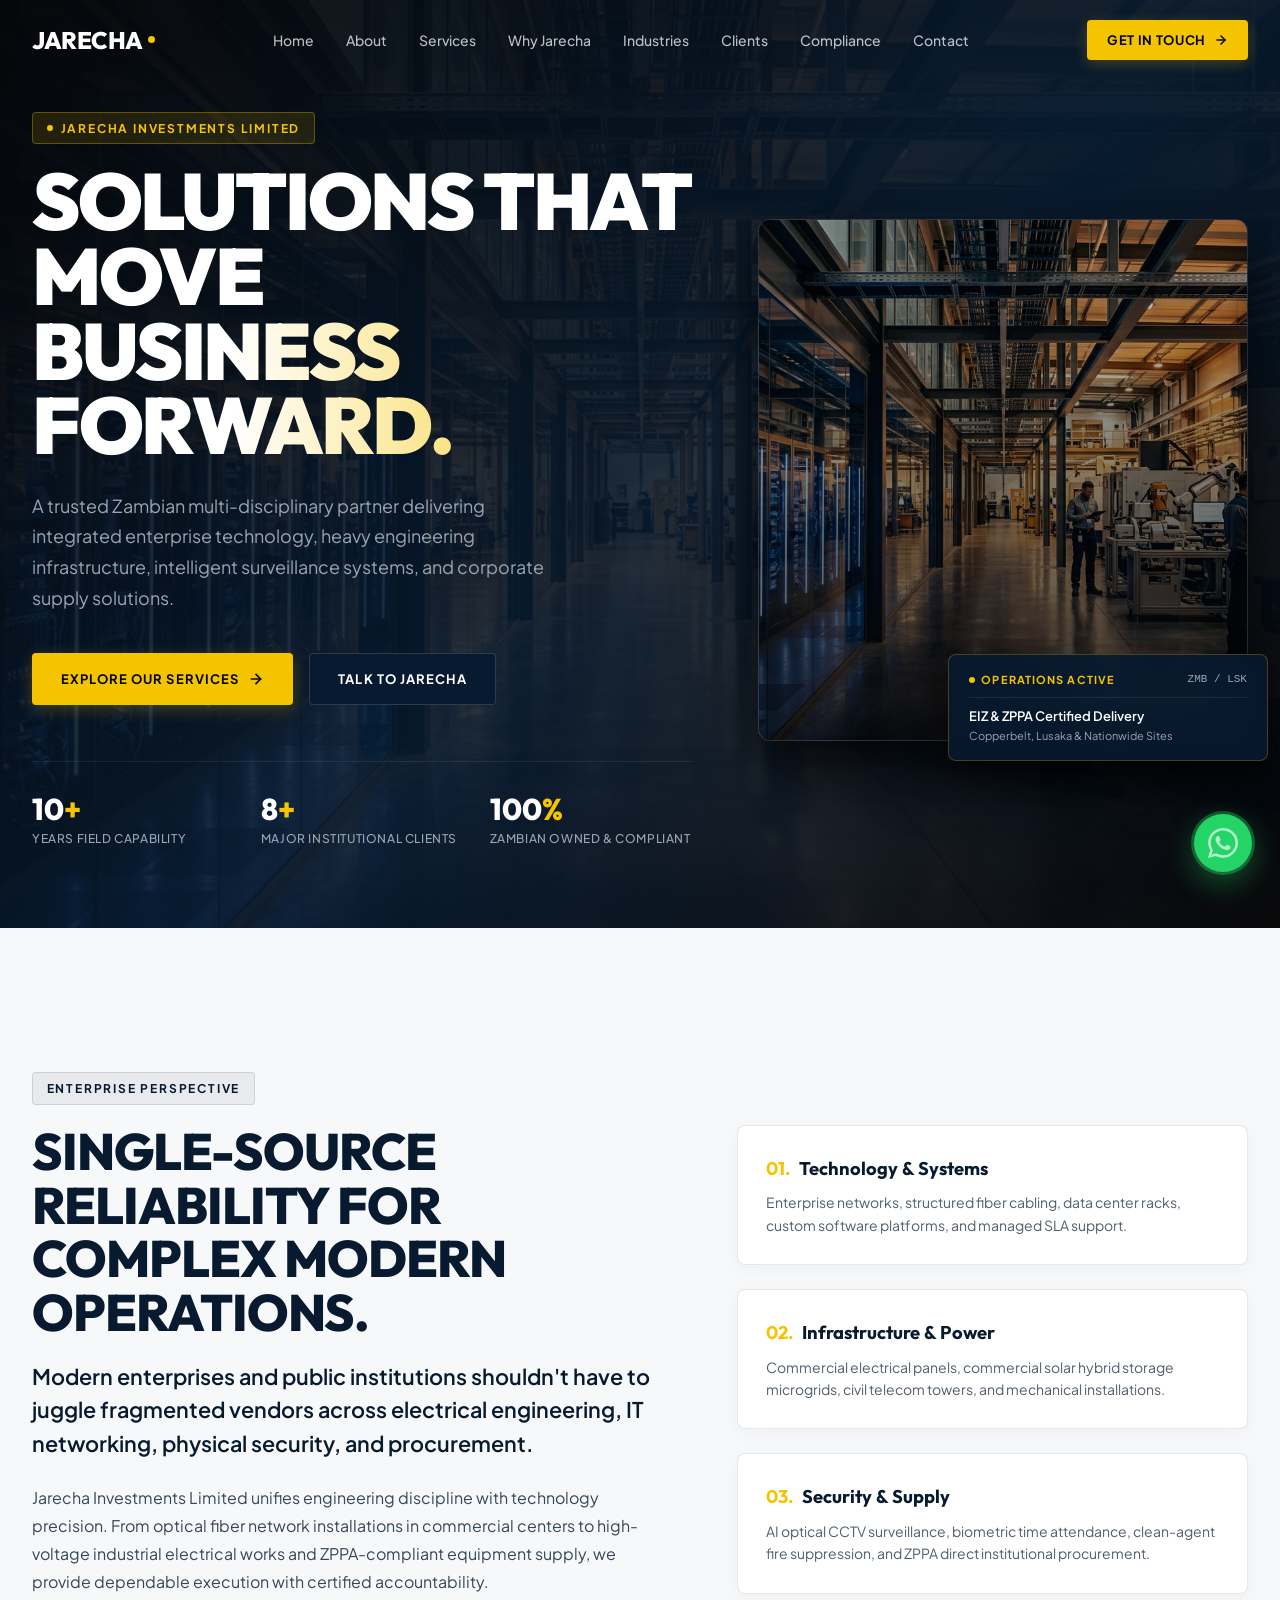
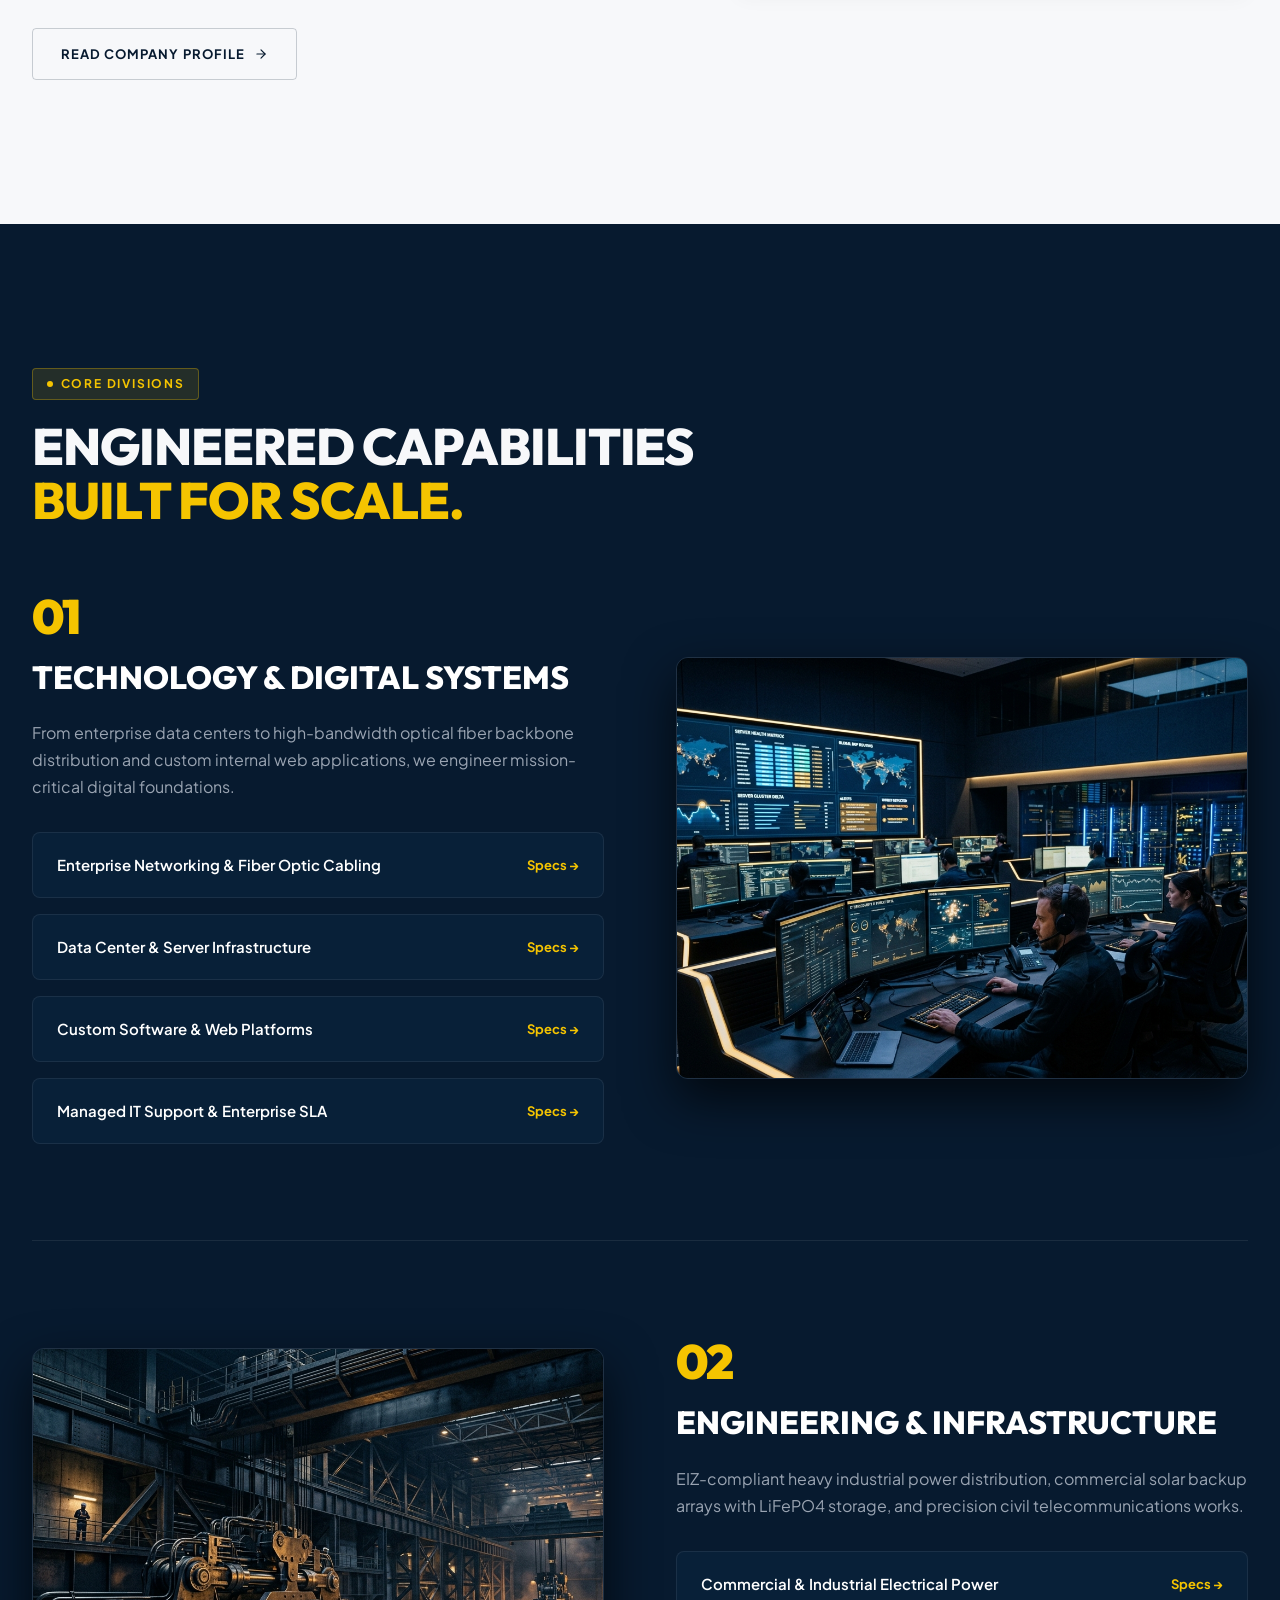
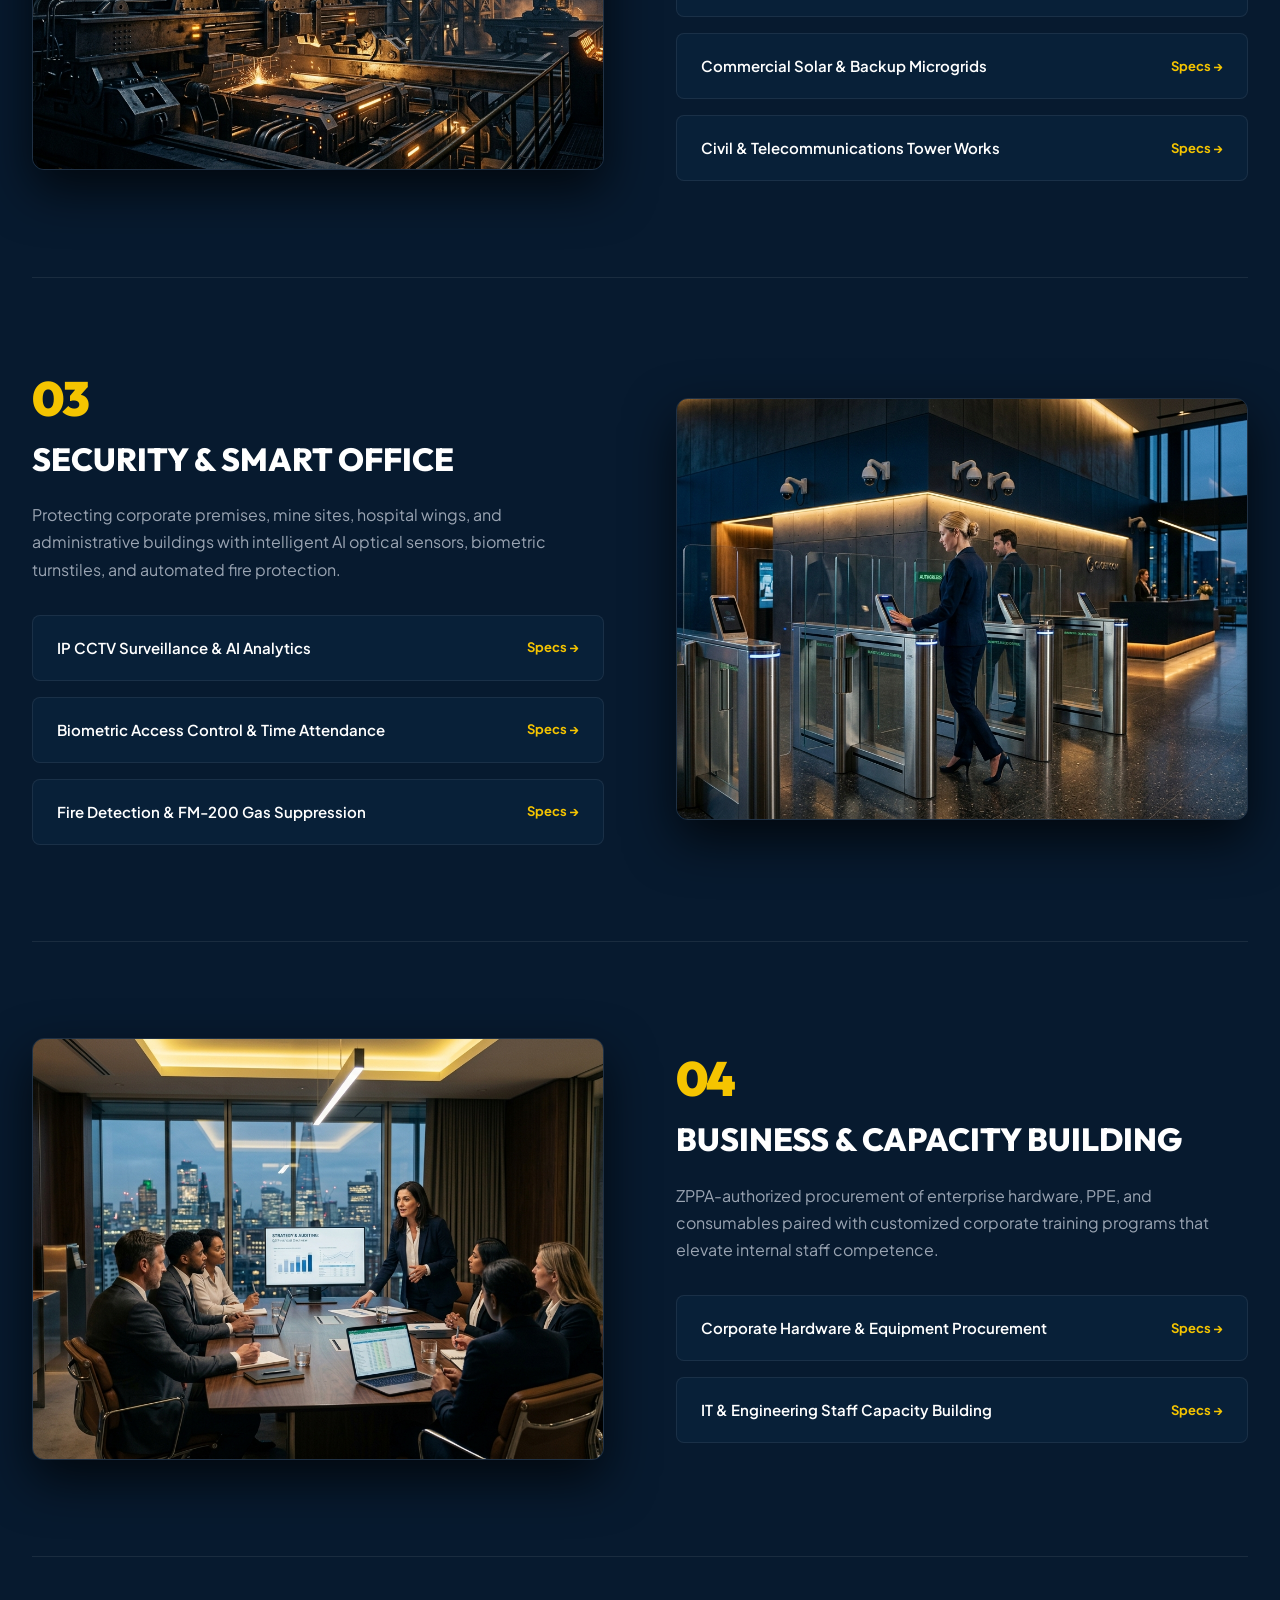
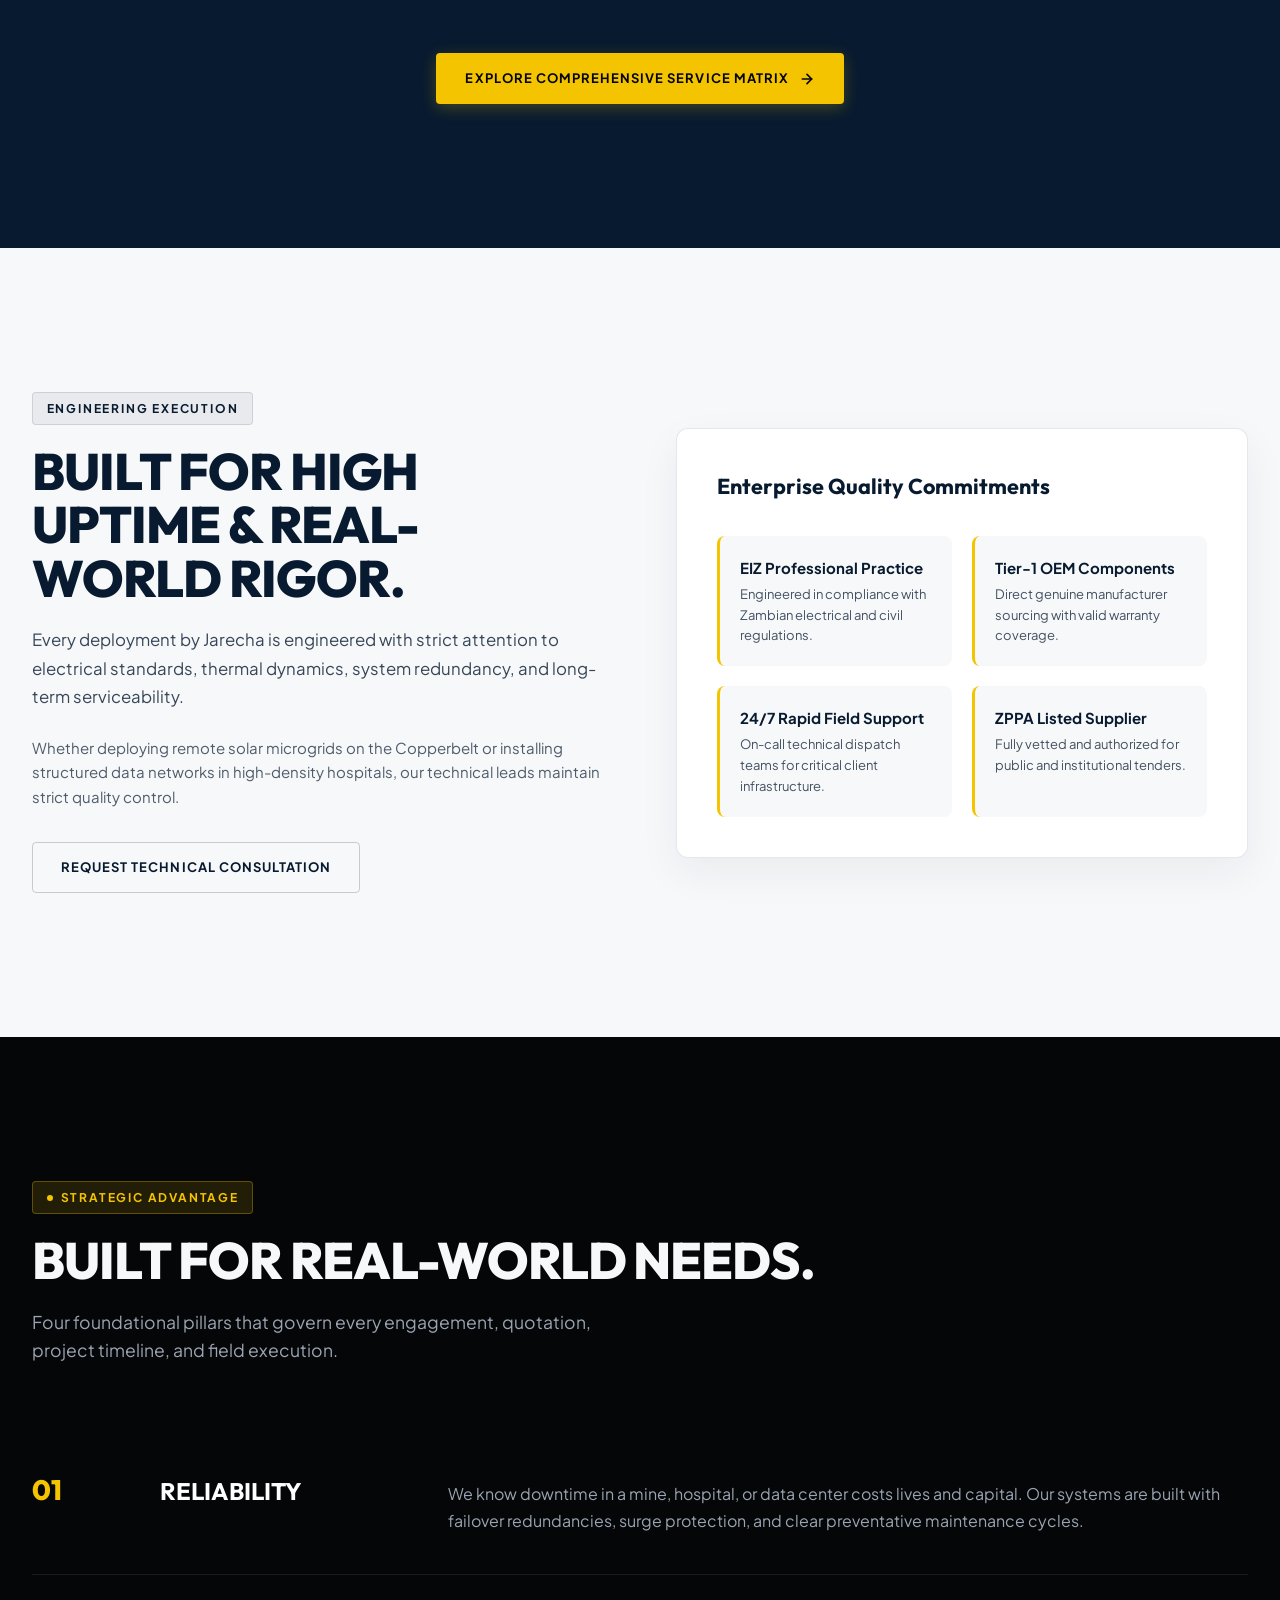
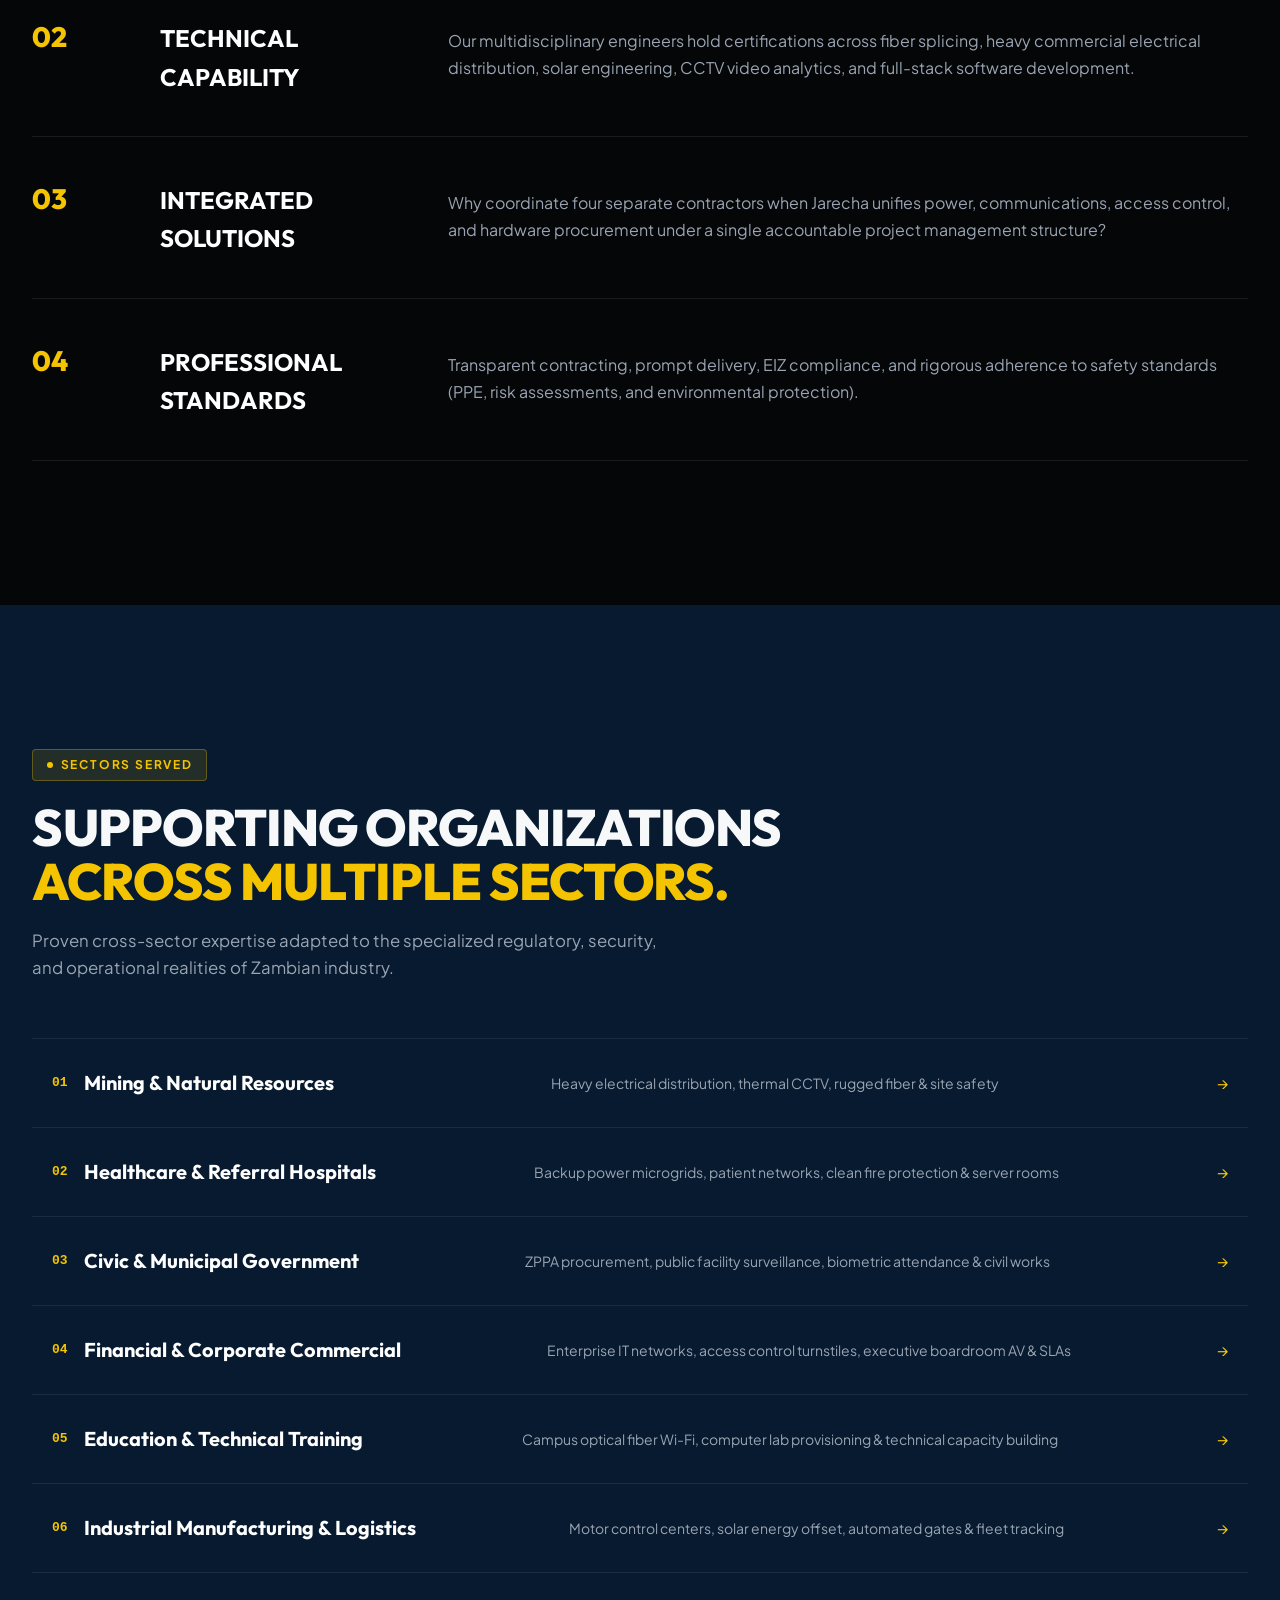
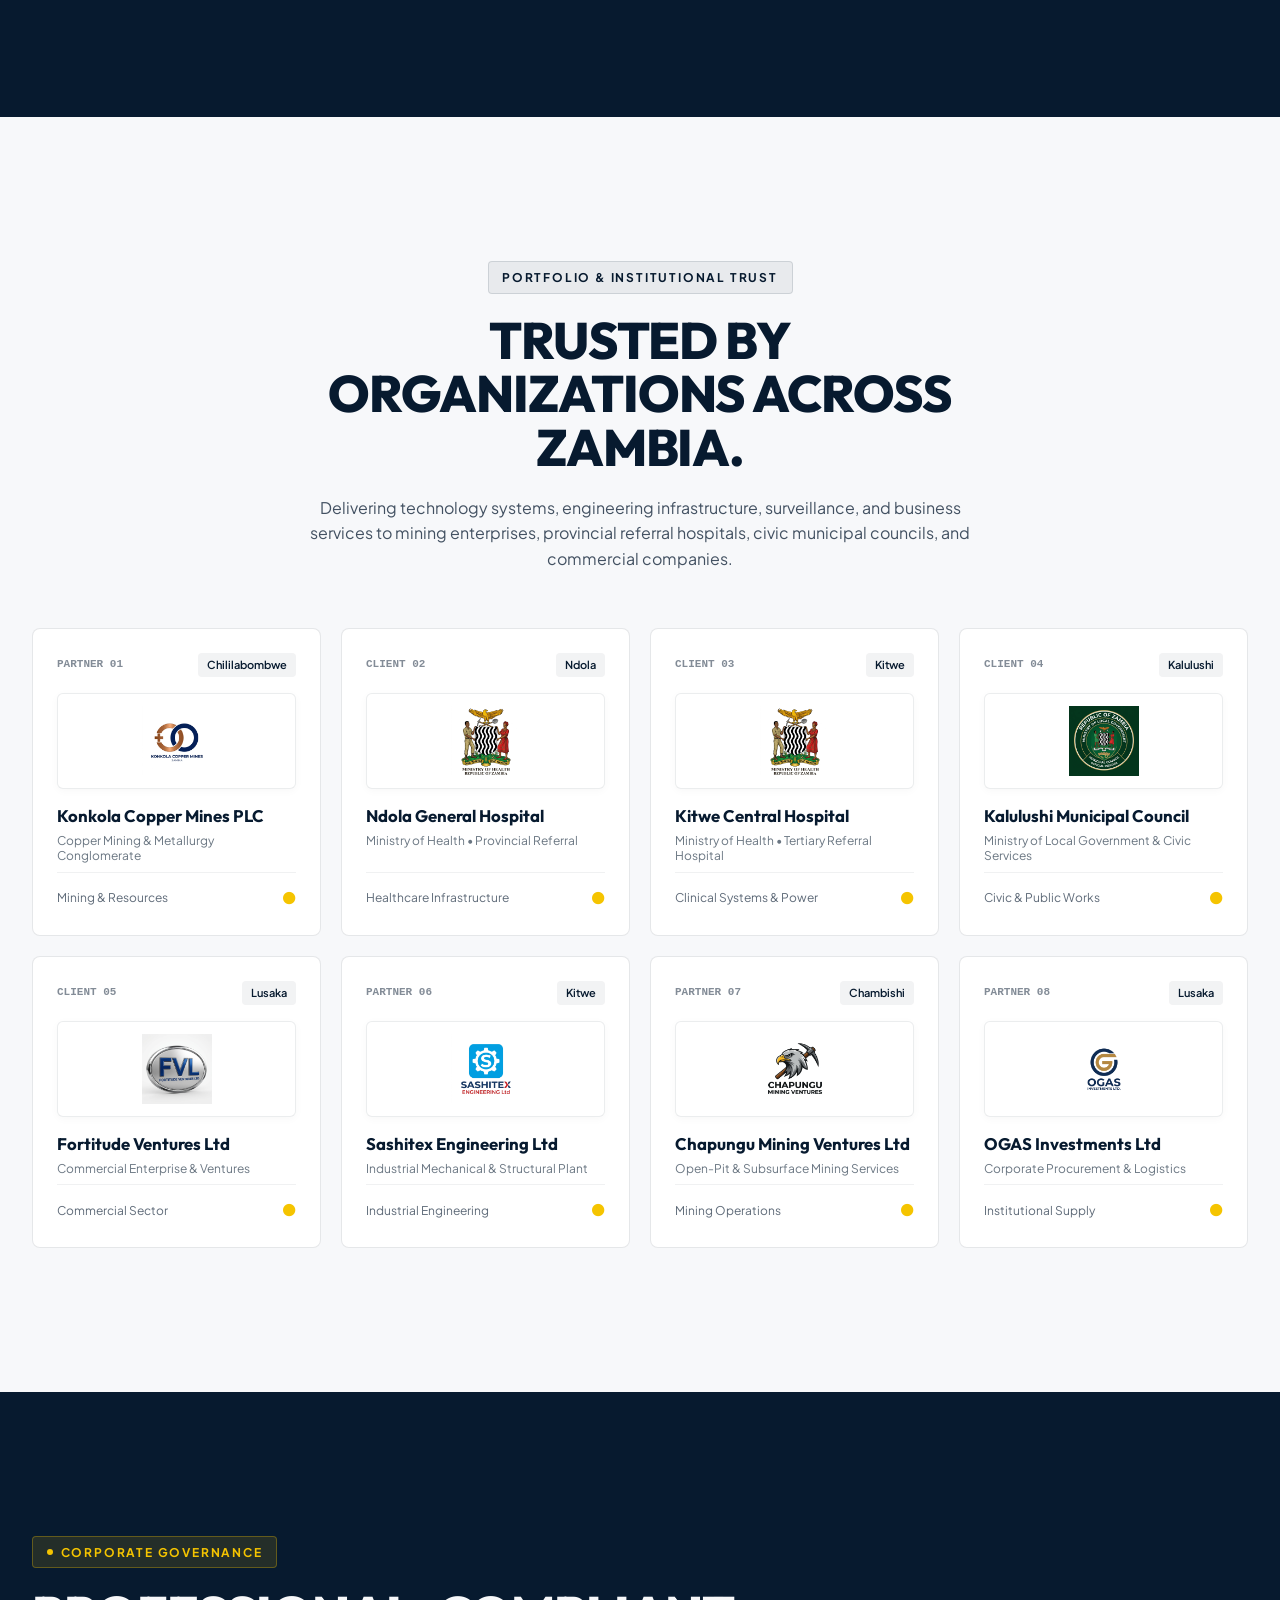
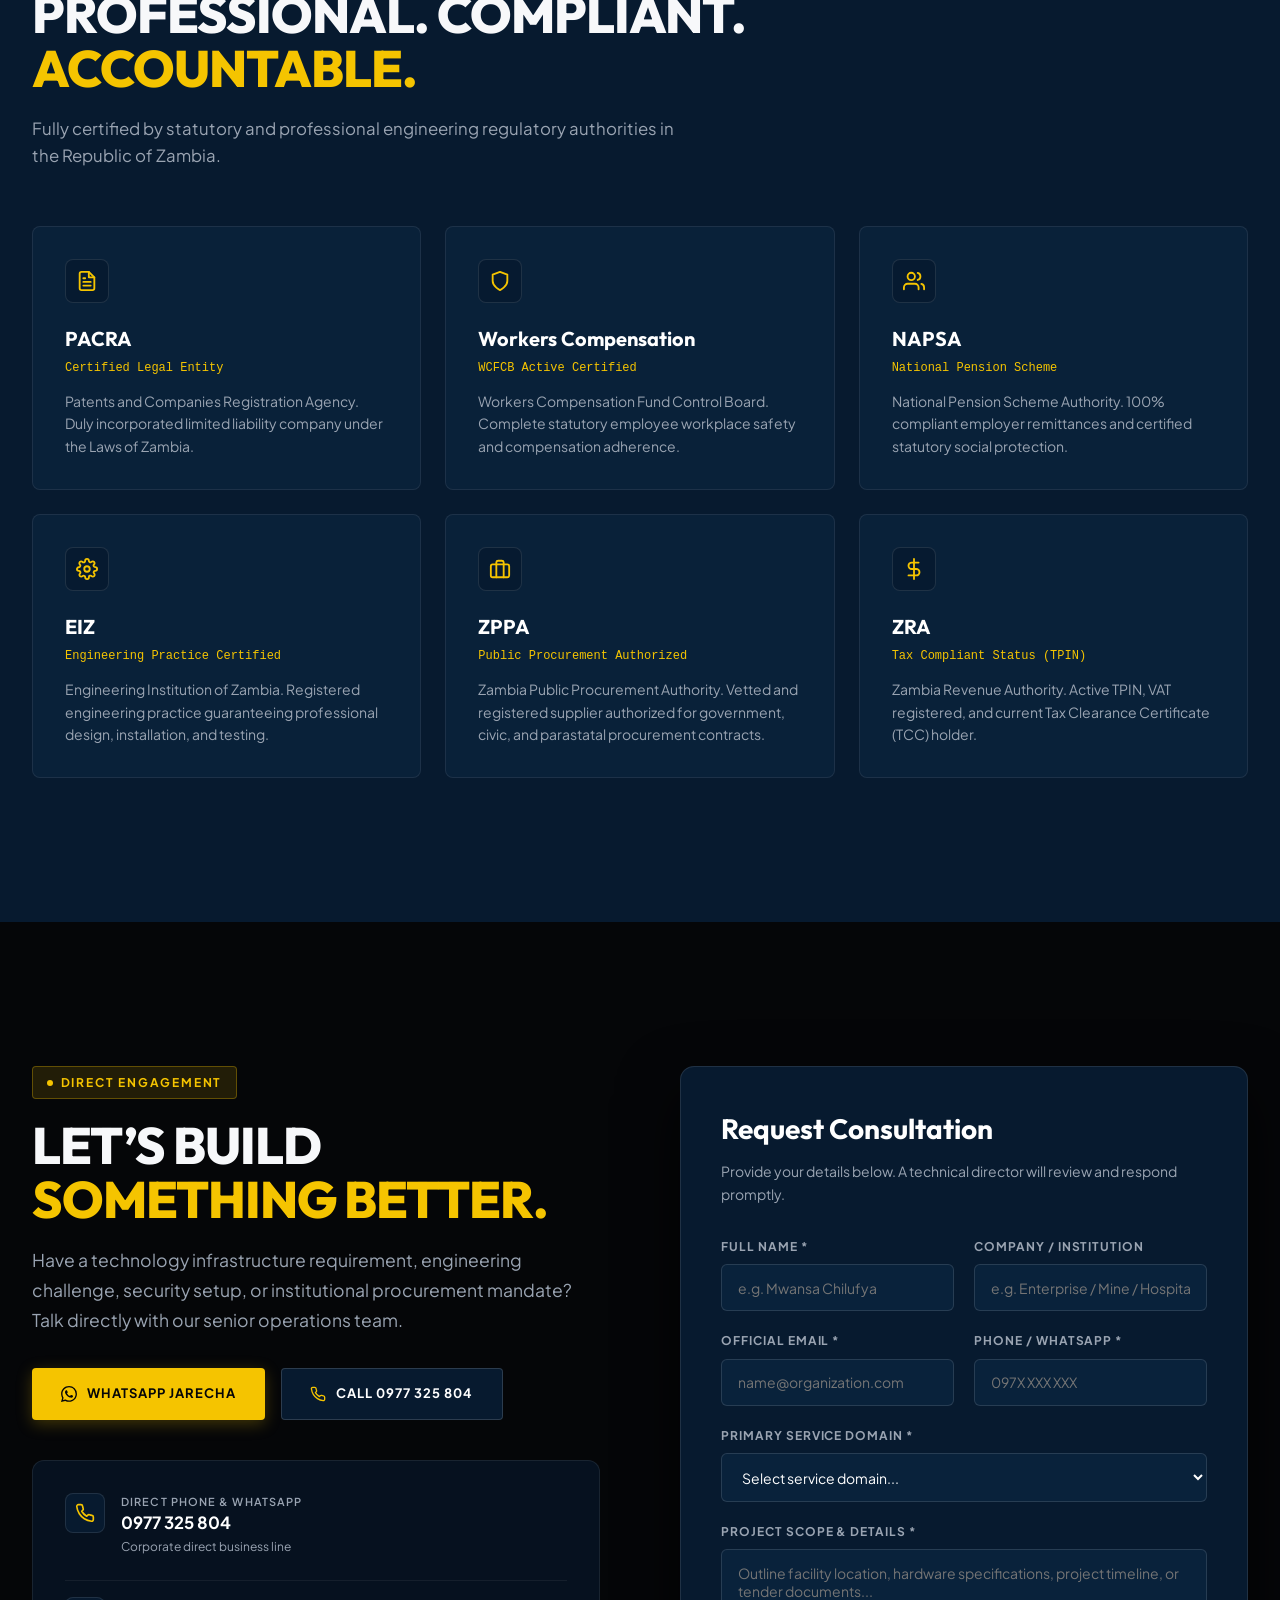
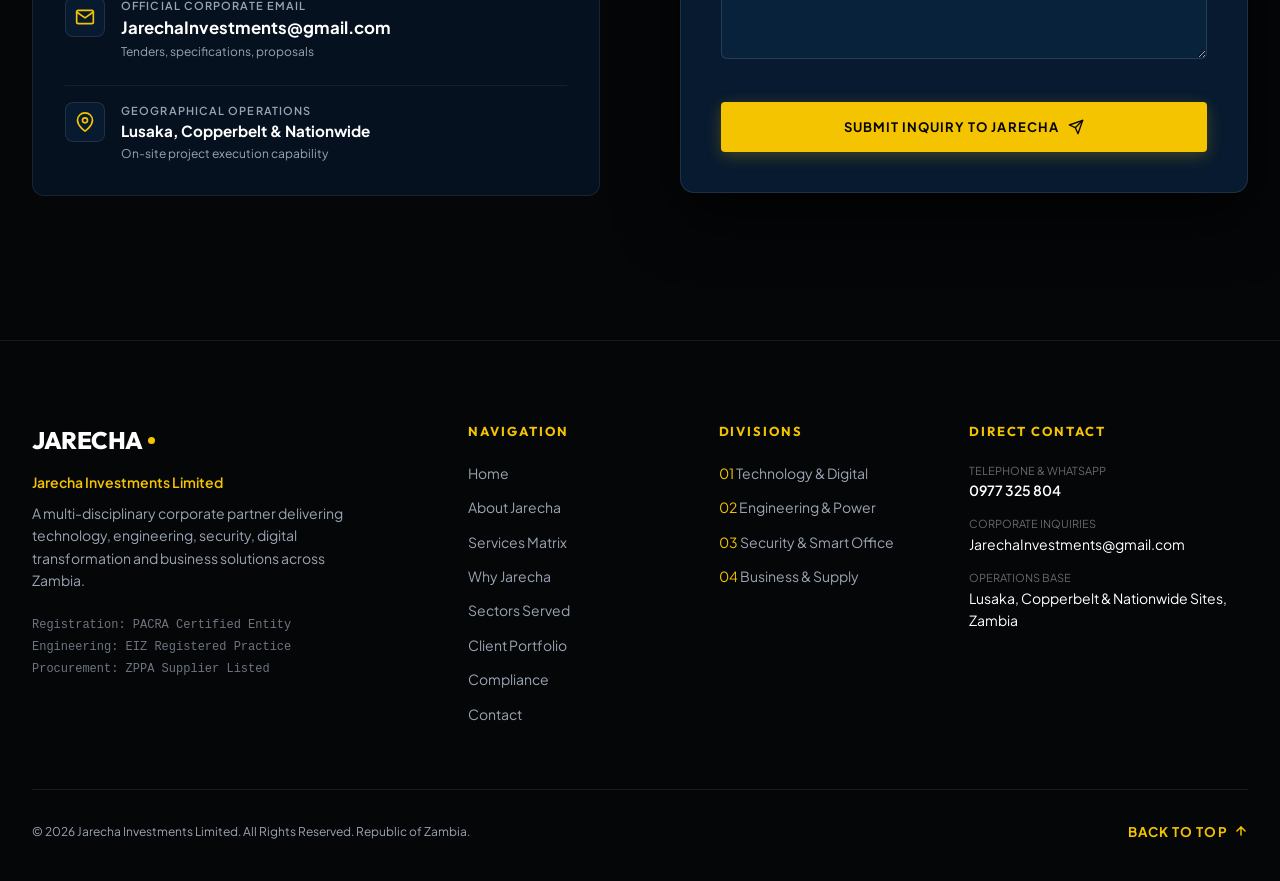
==== commit eb99020f: "Add files via upload" ====
--- a/index.html
+++ b/index.html
@@ -548,106 +548,138 @@
         </div>
 
         <div class="clients-grid">
-          <!-- 1 -->
+          <!-- 1: Konkola Copper Mines -->
           <div class="client-card">
             <div class="client-header">
-              <span class="client-tag">Client 01</span>
-              <span class="client-loc">Chililabombwe / Chingola</span>
+              <span class="client-tag">Partner 01</span>
+              <span class="client-loc">Chililabombwe</span>
+            </div>
+            <div class="client-logo-box">
+              <img src="images/clients/konkola-copper-mines.jpg" alt="Konkola Copper Mines PLC Logo" class="client-logo-img" referrerPolicy="no-referrer" />
             </div>
             <div class="client-name">Konkola Copper Mines PLC</div>
+            <div class="client-sub">Copper Mining & Metallurgy Conglomerate</div>
             <div class="client-footer">
               <span>Mining & Resources</span>
               <span style="color:var(--yellow); font-size: 1rem;">●</span>
             </div>
           </div>
 
-          <!-- 2 -->
+          <!-- 2: Ndola General Hospital -->
           <div class="client-card">
             <div class="client-header">
               <span class="client-tag">Client 02</span>
               <span class="client-loc">Ndola</span>
             </div>
+            <div class="client-logo-box">
+              <img src="images/clients/ndola-hospital-health.jpg" alt="Ministry of Health - Ndola General Hospital Logo" class="client-logo-img" referrerPolicy="no-referrer" />
+            </div>
             <div class="client-name">Ndola General Hospital</div>
+            <div class="client-sub">Ministry of Health • Provincial Referral</div>
             <div class="client-footer">
-              <span>Provincial Referral Healthcare</span>
+              <span>Healthcare Infrastructure</span>
               <span style="color:var(--yellow); font-size: 1rem;">●</span>
             </div>
           </div>
 
-          <!-- 3 -->
+          <!-- 3: Kitwe Central Hospital -->
           <div class="client-card">
             <div class="client-header">
               <span class="client-tag">Client 03</span>
               <span class="client-loc">Kitwe</span>
             </div>
+            <div class="client-logo-box">
+              <img src="images/clients/kitwe-hospital-health.jpg" alt="Ministry of Health - Kitwe Central Hospital Logo" class="client-logo-img" referrerPolicy="no-referrer" />
+            </div>
             <div class="client-name">Kitwe Central Hospital</div>
+            <div class="client-sub">Ministry of Health • Tertiary Referral Hospital</div>
             <div class="client-footer">
-              <span>Healthcare Infrastructure</span>
+              <span>Clinical Systems & Power</span>
               <span style="color:var(--yellow); font-size: 1rem;">●</span>
             </div>
           </div>
 
-          <!-- 4 -->
+          <!-- 4: Kalulushi Municipal Council -->
           <div class="client-card">
             <div class="client-header">
               <span class="client-tag">Client 04</span>
               <span class="client-loc">Kalulushi</span>
             </div>
+            <div class="client-logo-box">
+              <img src="images/clients/kalulushi-municipal-council.jpg" alt="Kalulushi Municipal Council Logo" class="client-logo-img" referrerPolicy="no-referrer" />
+            </div>
             <div class="client-name">Kalulushi Municipal Council</div>
+            <div class="client-sub">Ministry of Local Government & Civic Services</div>
             <div class="client-footer">
-              <span>Local Government & Civic</span>
+              <span>Civic & Public Works</span>
               <span style="color:var(--yellow); font-size: 1rem;">●</span>
             </div>
           </div>
 
-          <!-- 5 -->
+          <!-- 5: Fortitude Ventures Ltd -->
           <div class="client-card">
             <div class="client-header">
               <span class="client-tag">Client 05</span>
               <span class="client-loc">Lusaka</span>
             </div>
+            <div class="client-logo-box">
+              <img src="images/clients/fortitude-ventures.jpg" alt="Fortitude Ventures Ltd Logo" class="client-logo-img" referrerPolicy="no-referrer" />
+            </div>
             <div class="client-name">Fortitude Ventures Ltd</div>
+            <div class="client-sub">Commercial Enterprise & Ventures</div>
             <div class="client-footer">
-              <span>Commercial Enterprise</span>
+              <span>Commercial Sector</span>
               <span style="color:var(--yellow); font-size: 1rem;">●</span>
             </div>
           </div>
 
-          <!-- 6 -->
+          <!-- 6: Sashitex Engineering Ltd -->
           <div class="client-card">
             <div class="client-header">
-              <span class="client-tag">Client 06</span>
+              <span class="client-tag">Partner 06</span>
               <span class="client-loc">Kitwe</span>
             </div>
-            <div class="client-name">Sashtex Engineering Ltd</div>
+            <div class="client-logo-box">
+              <img src="images/clients/sashitex-engineering.jpg" alt="Sashitex Engineering Ltd Logo" class="client-logo-img" referrerPolicy="no-referrer" />
+            </div>
+            <div class="client-name">Sashitex Engineering Ltd</div>
+            <div class="client-sub">Industrial Mechanical & Structural Plant</div>
             <div class="client-footer">
               <span>Industrial Engineering</span>
               <span style="color:var(--yellow); font-size: 1rem;">●</span>
             </div>
           </div>
 
-          <!-- 7 -->
+          <!-- 7: Chapungu Mining Ventures Ltd -->
           <div class="client-card">
             <div class="client-header">
-              <span class="client-tag">Client 07</span>
+              <span class="client-tag">Partner 07</span>
               <span class="client-loc">Chambishi</span>
             </div>
+            <div class="client-logo-box">
+              <img src="images/clients/chapungu-mining.jpg" alt="Chapungu Mining Ventures Ltd Logo" class="client-logo-img" referrerPolicy="no-referrer" />
+            </div>
             <div class="client-name">Chapungu Mining Ventures Ltd</div>
+            <div class="client-sub">Open-Pit & Subsurface Mining Services</div>
             <div class="client-footer">
               <span>Mining Operations</span>
               <span style="color:var(--yellow); font-size: 1rem;">●</span>
             </div>
           </div>
 
-          <!-- 8 -->
+          <!-- 8: OGAS Investments Ltd -->
           <div class="client-card">
             <div class="client-header">
-              <span class="client-tag">Client 08</span>
+              <span class="client-tag">Partner 08</span>
               <span class="client-loc">Lusaka</span>
             </div>
+            <div class="client-logo-box">
+              <img src="images/clients/ogas-investments.jpg" alt="OGAS Investments Ltd Logo" class="client-logo-img" referrerPolicy="no-referrer" />
+            </div>
             <div class="client-name">OGAS Investments Ltd</div>
+            <div class="client-sub">Corporate Procurement & Logistics</div>
             <div class="client-footer">
-              <span>Corporate & Procurement</span>
+              <span>Institutional Supply</span>
               <span style="color:var(--yellow); font-size: 1rem;">●</span>
             </div>
           </div>
--- a/css/style.css
+++ b/css/style.css
@@ -1049,11 +1049,11 @@
   background: #ffffff;
   border: 1px solid var(--card-border-light);
   border-radius: 8px;
-  padding: 1.75rem;
+  padding: 1.5rem;
   display: flex;
   flex-direction: column;
   justify-content: space-between;
-  min-height: 150px;
+  min-height: 240px;
   transition: all 0.3s ease;
   position: relative;
   overflow: hidden;
@@ -1072,9 +1072,9 @@
 }
 
 .client-card:hover {
-  transform: translateY(-3px);
+  transform: translateY(-4px);
   border-color: rgba(7, 26, 47, 0.25);
-  box-shadow: 0 12px 30px rgba(7, 26, 47, 0.07);
+  box-shadow: 0 16px 36px rgba(7, 26, 47, 0.08);
 }
 
 .client-card:hover::after {
@@ -1085,7 +1085,7 @@
   display: flex;
   justify-content: space-between;
   align-items: center;
-  margin-bottom: 0.75rem;
+  margin-bottom: 1rem;
 }
 
 .client-tag {
@@ -1093,27 +1093,69 @@
   font-family: monospace;
   text-transform: uppercase;
   color: rgba(7, 26, 47, 0.5);
+  font-weight: 600;
 }
 
 .client-loc {
   font-size: 0.6875rem;
   font-weight: 600;
-  padding: 0.15rem 0.5rem;
+  padding: 0.2rem 0.55rem;
   background: rgba(7, 26, 47, 0.05);
   border-radius: 4px;
   color: var(--navy);
 }
 
+.client-logo-box {
+  width: 100%;
+  height: 96px;
+  background: #ffffff;
+  border: 1px solid rgba(7, 26, 47, 0.08);
+  border-radius: 6px;
+  padding: 0.75rem 1rem;
+  display: flex;
+  align-items: center;
+  justify-content: center;
+  margin-bottom: 1rem;
+  box-shadow: 0 2px 8px rgba(7, 26, 47, 0.03);
+  transition: all 0.3s ease;
+}
+
+.client-card:hover .client-logo-box {
+  border-color: rgba(245, 196, 0, 0.5);
+  box-shadow: 0 6px 20px rgba(7, 26, 47, 0.07);
+}
+
+.client-logo-img {
+  max-width: 100%;
+  max-height: 100%;
+  width: auto;
+  height: auto;
+  object-fit: contain;
+  transition: transform 0.3s ease;
+}
+
+.client-card:hover .client-logo-img {
+  transform: scale(1.04);
+}
+
 .client-name {
   font-family: var(--font-display);
-  font-size: 1.15rem;
+  font-size: 1.05rem;
   font-weight: 700;
   color: var(--navy);
+  line-height: 1.35;
+  margin-bottom: 0.35rem;
+}
+
+.client-sub {
+  font-size: 0.75rem;
+  color: rgba(7, 26, 47, 0.6);
   line-height: 1.3;
+  margin-bottom: 0.5rem;
 }
 
 .client-footer {
-  margin-top: 1rem;
+  margin-top: auto;
   padding-top: 0.75rem;
   border-top: 1px solid rgba(7, 26, 47, 0.06);
   display: flex;
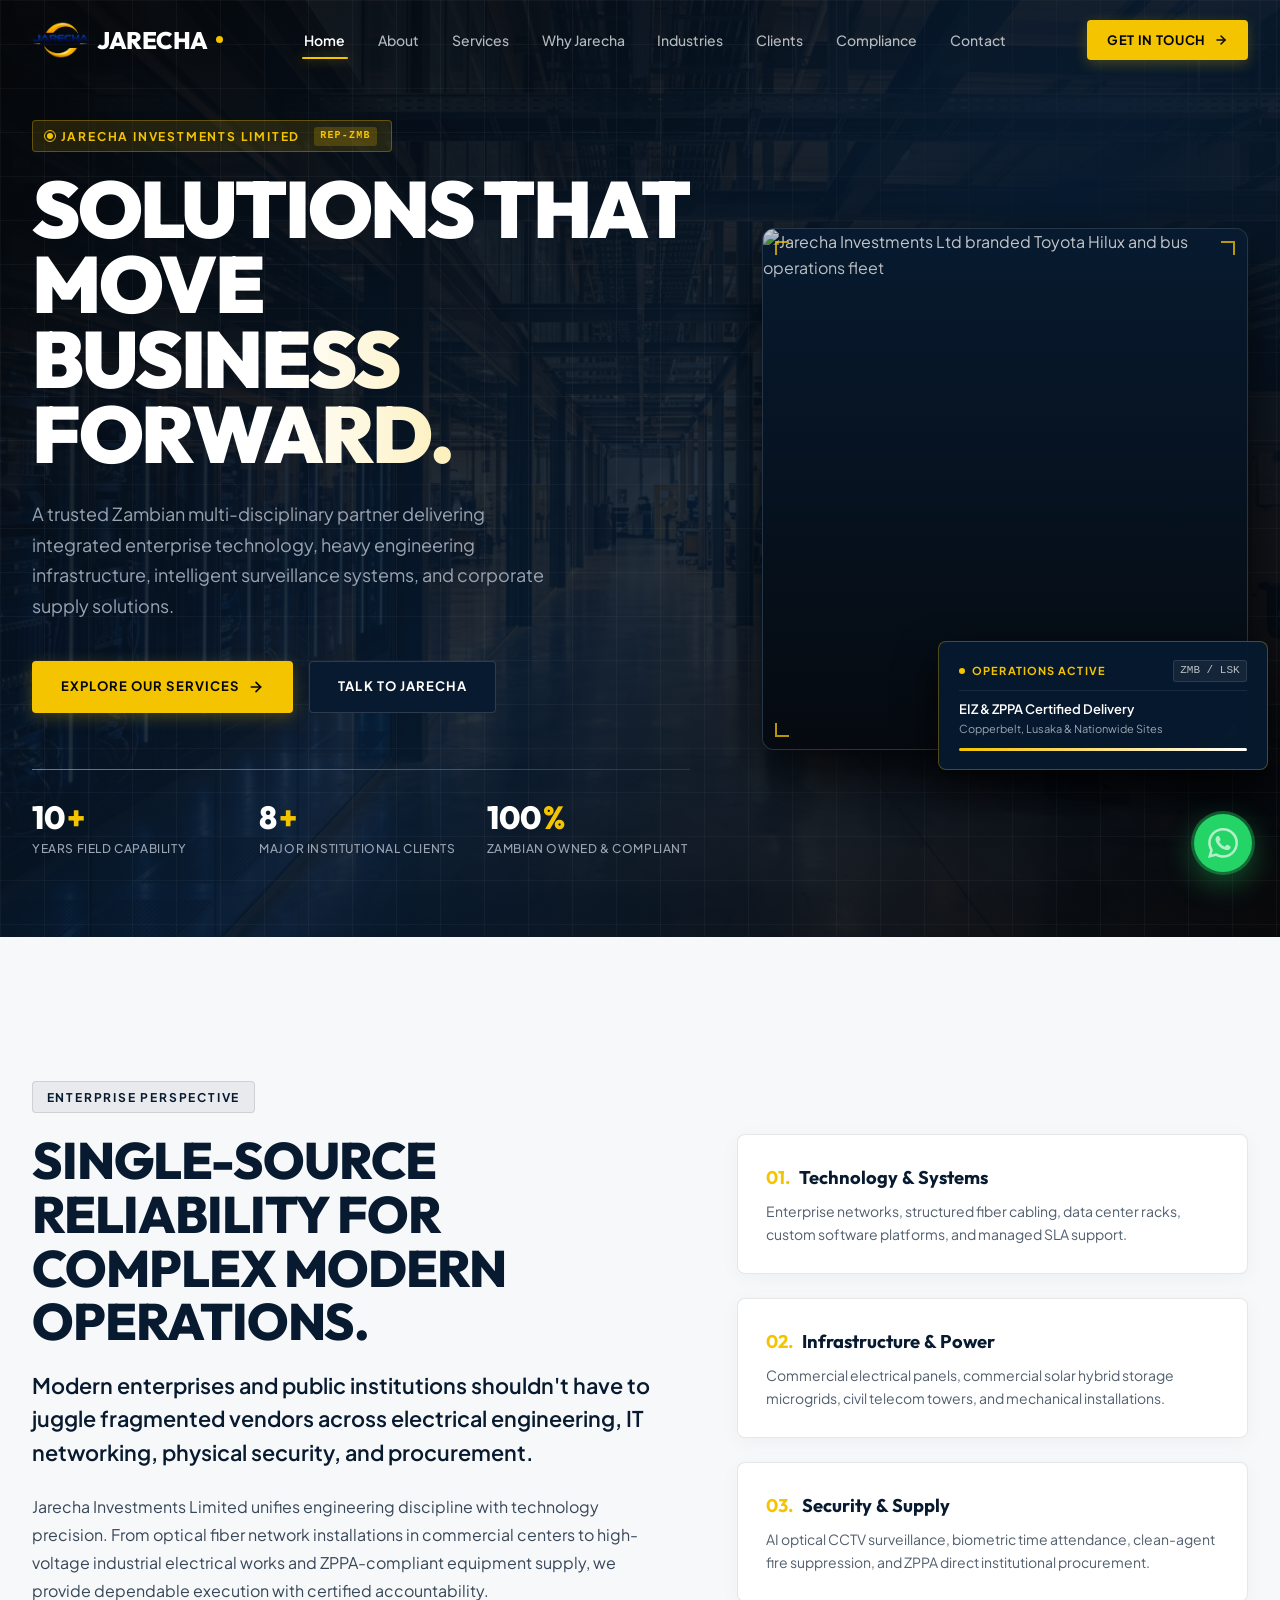
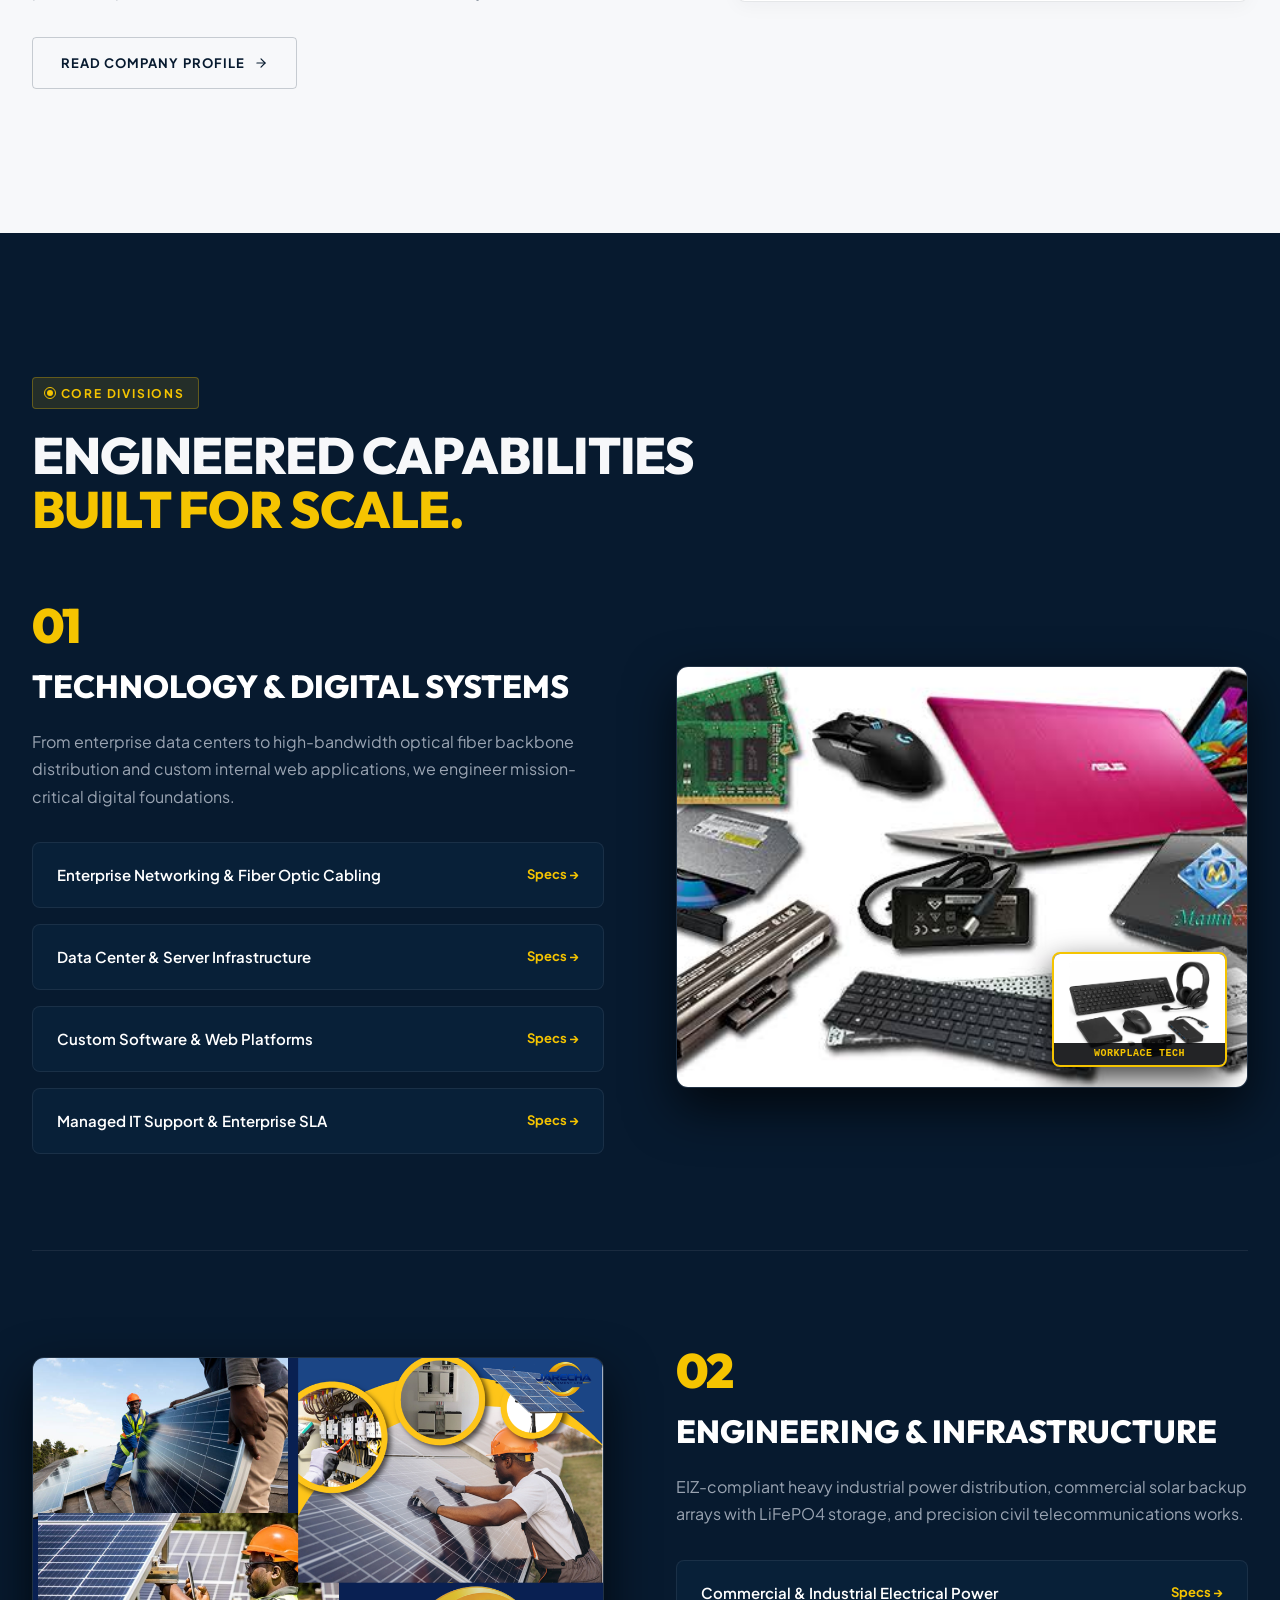
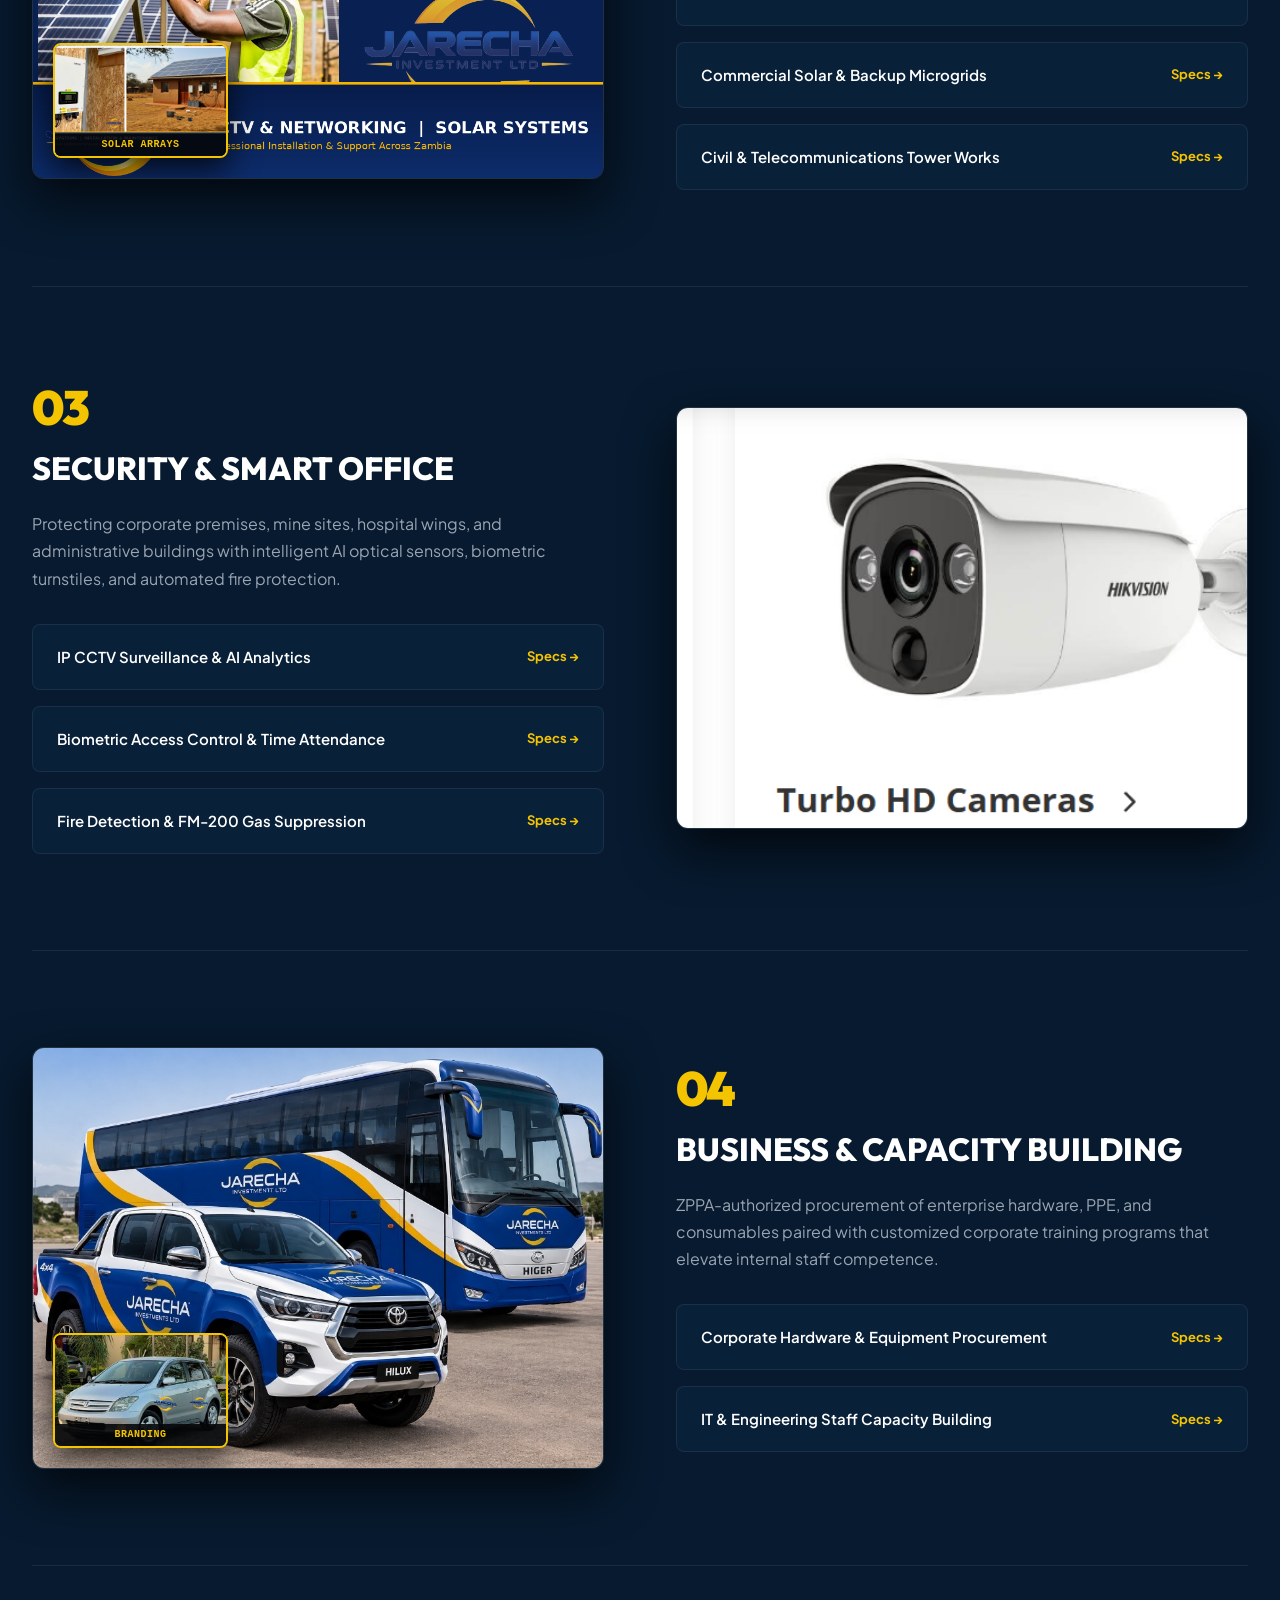
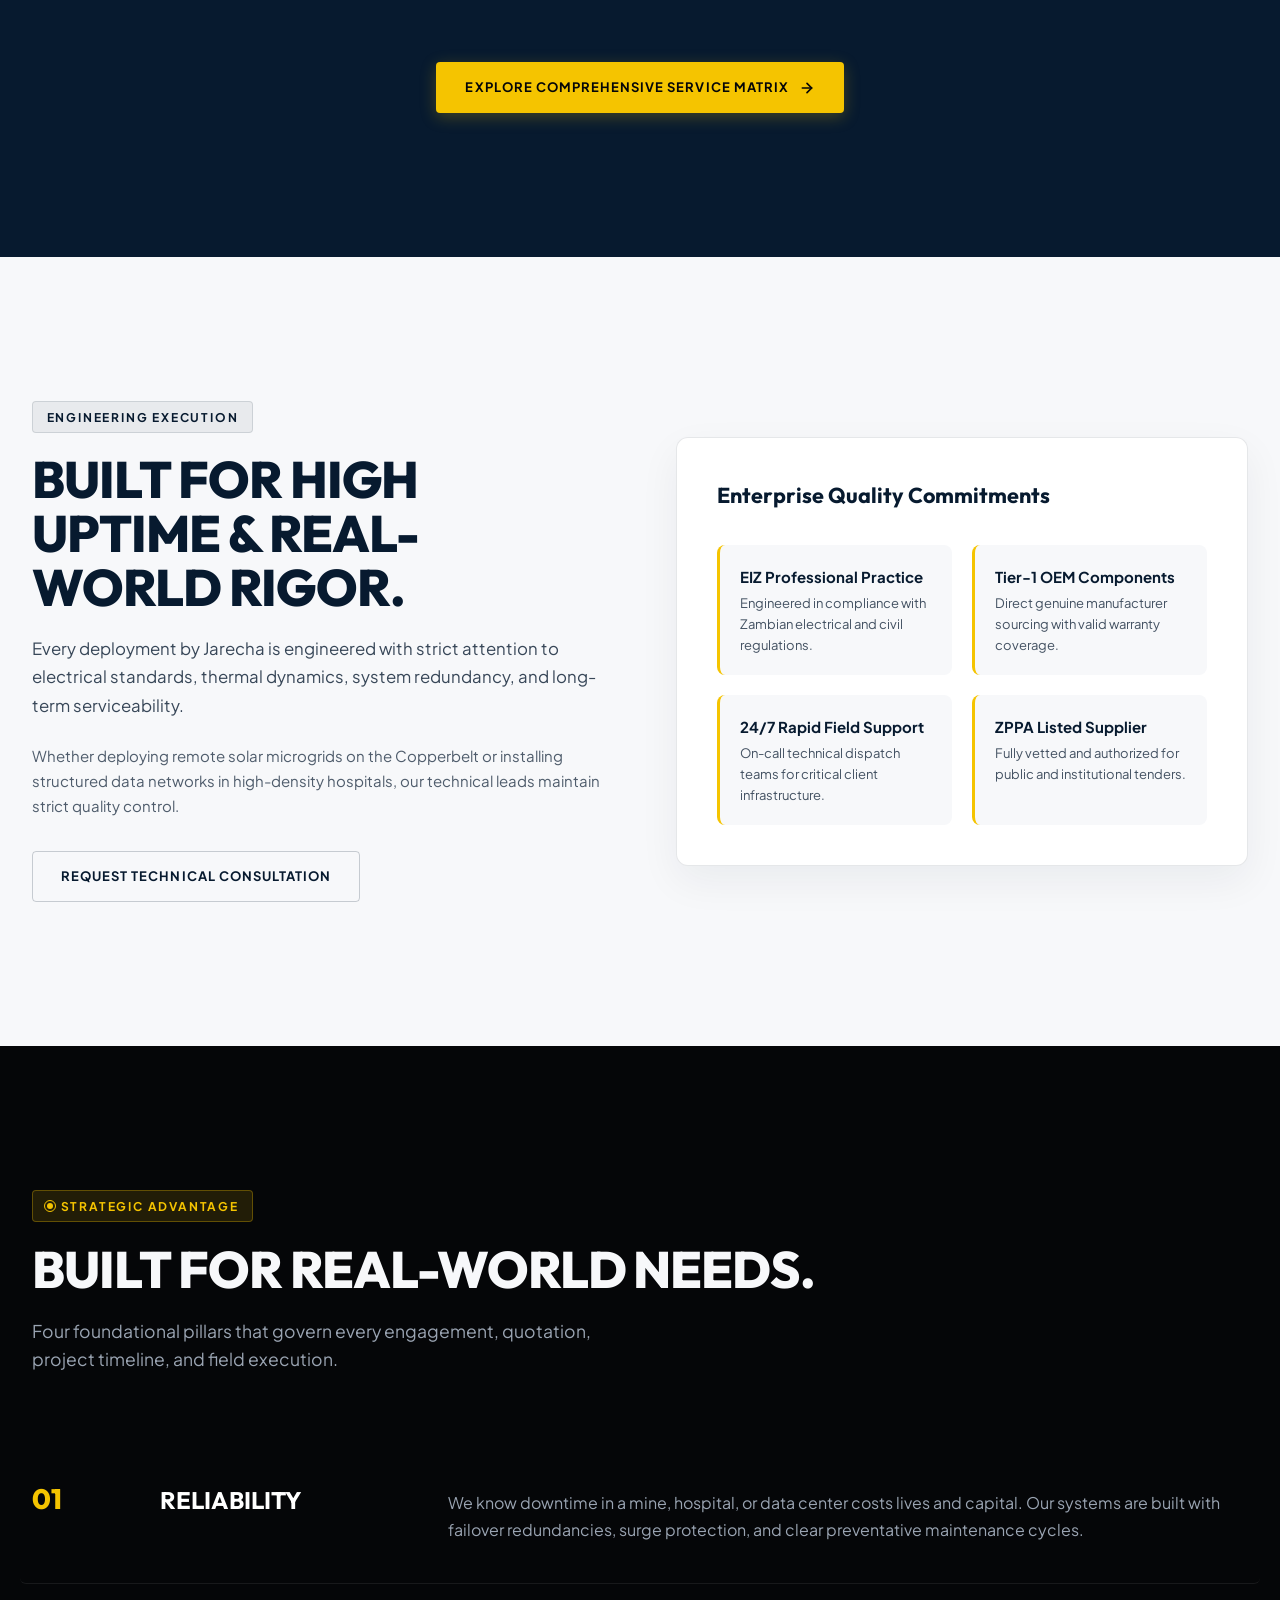
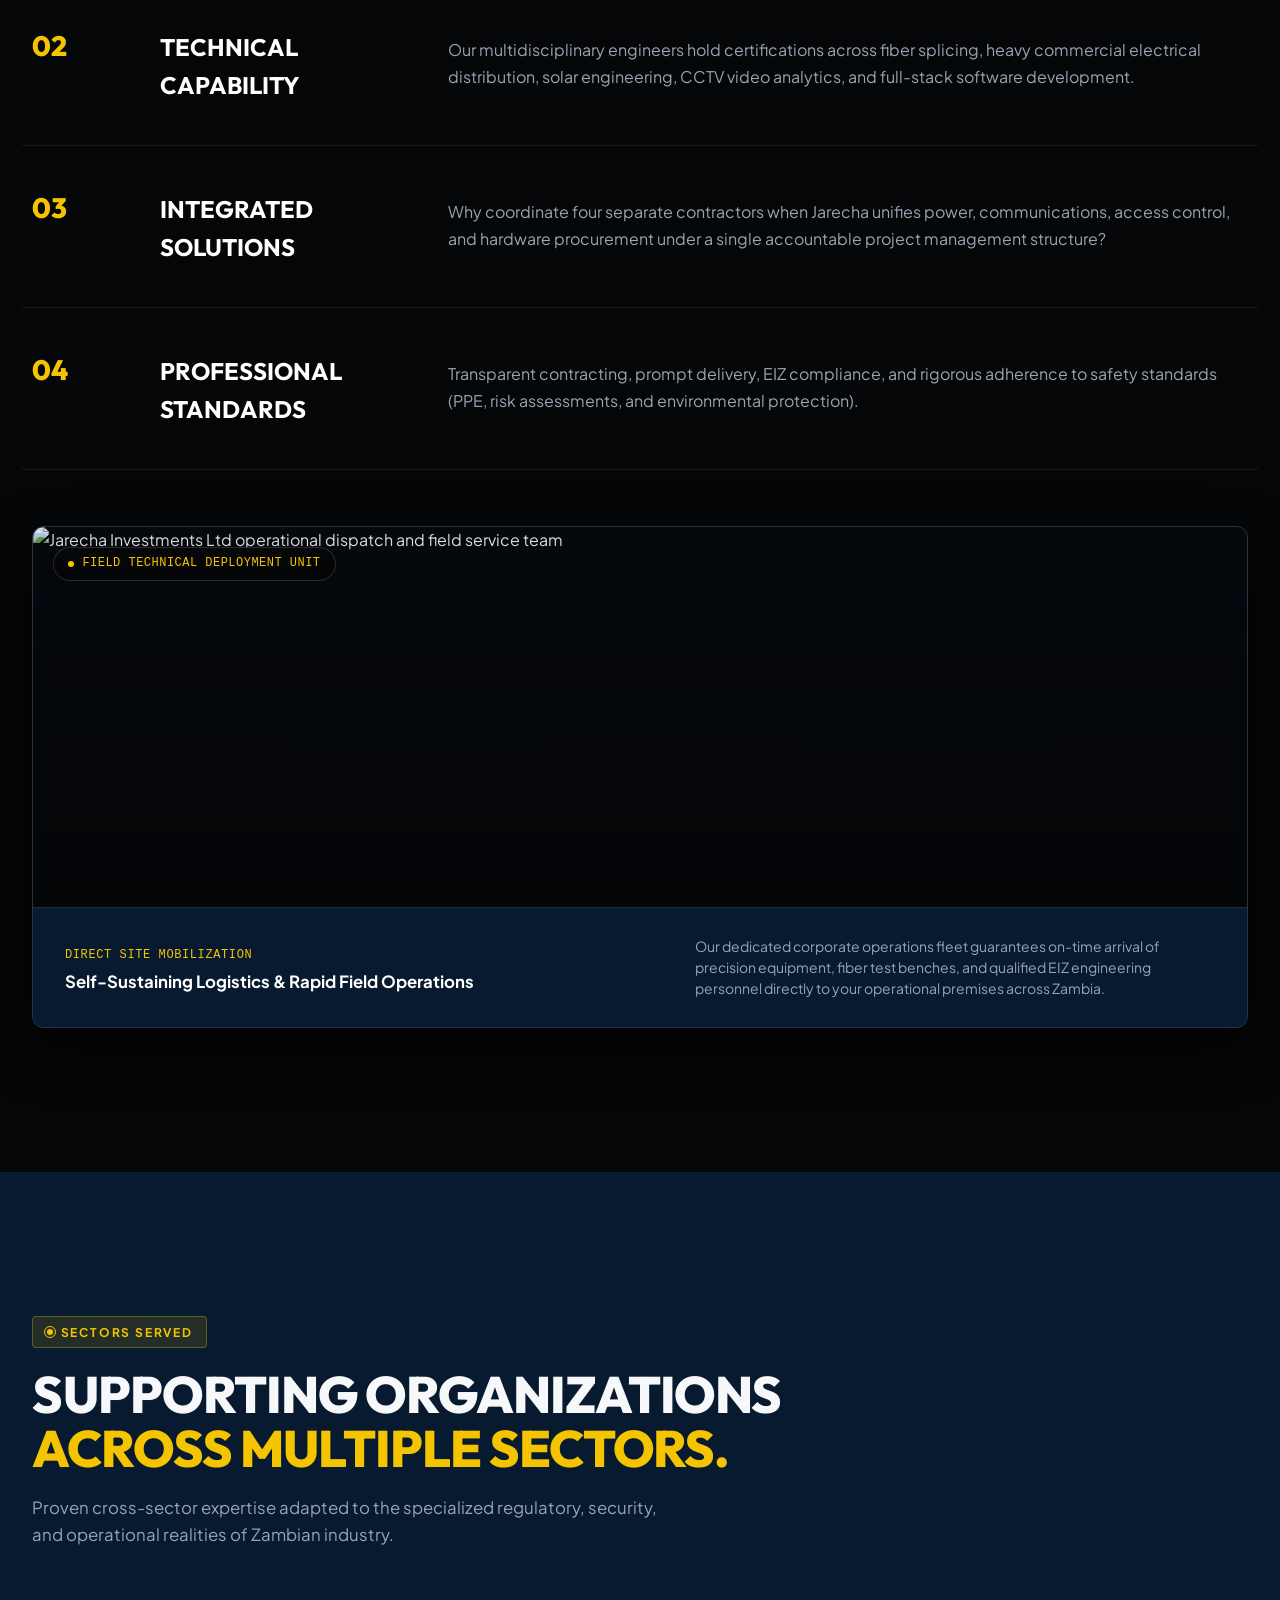
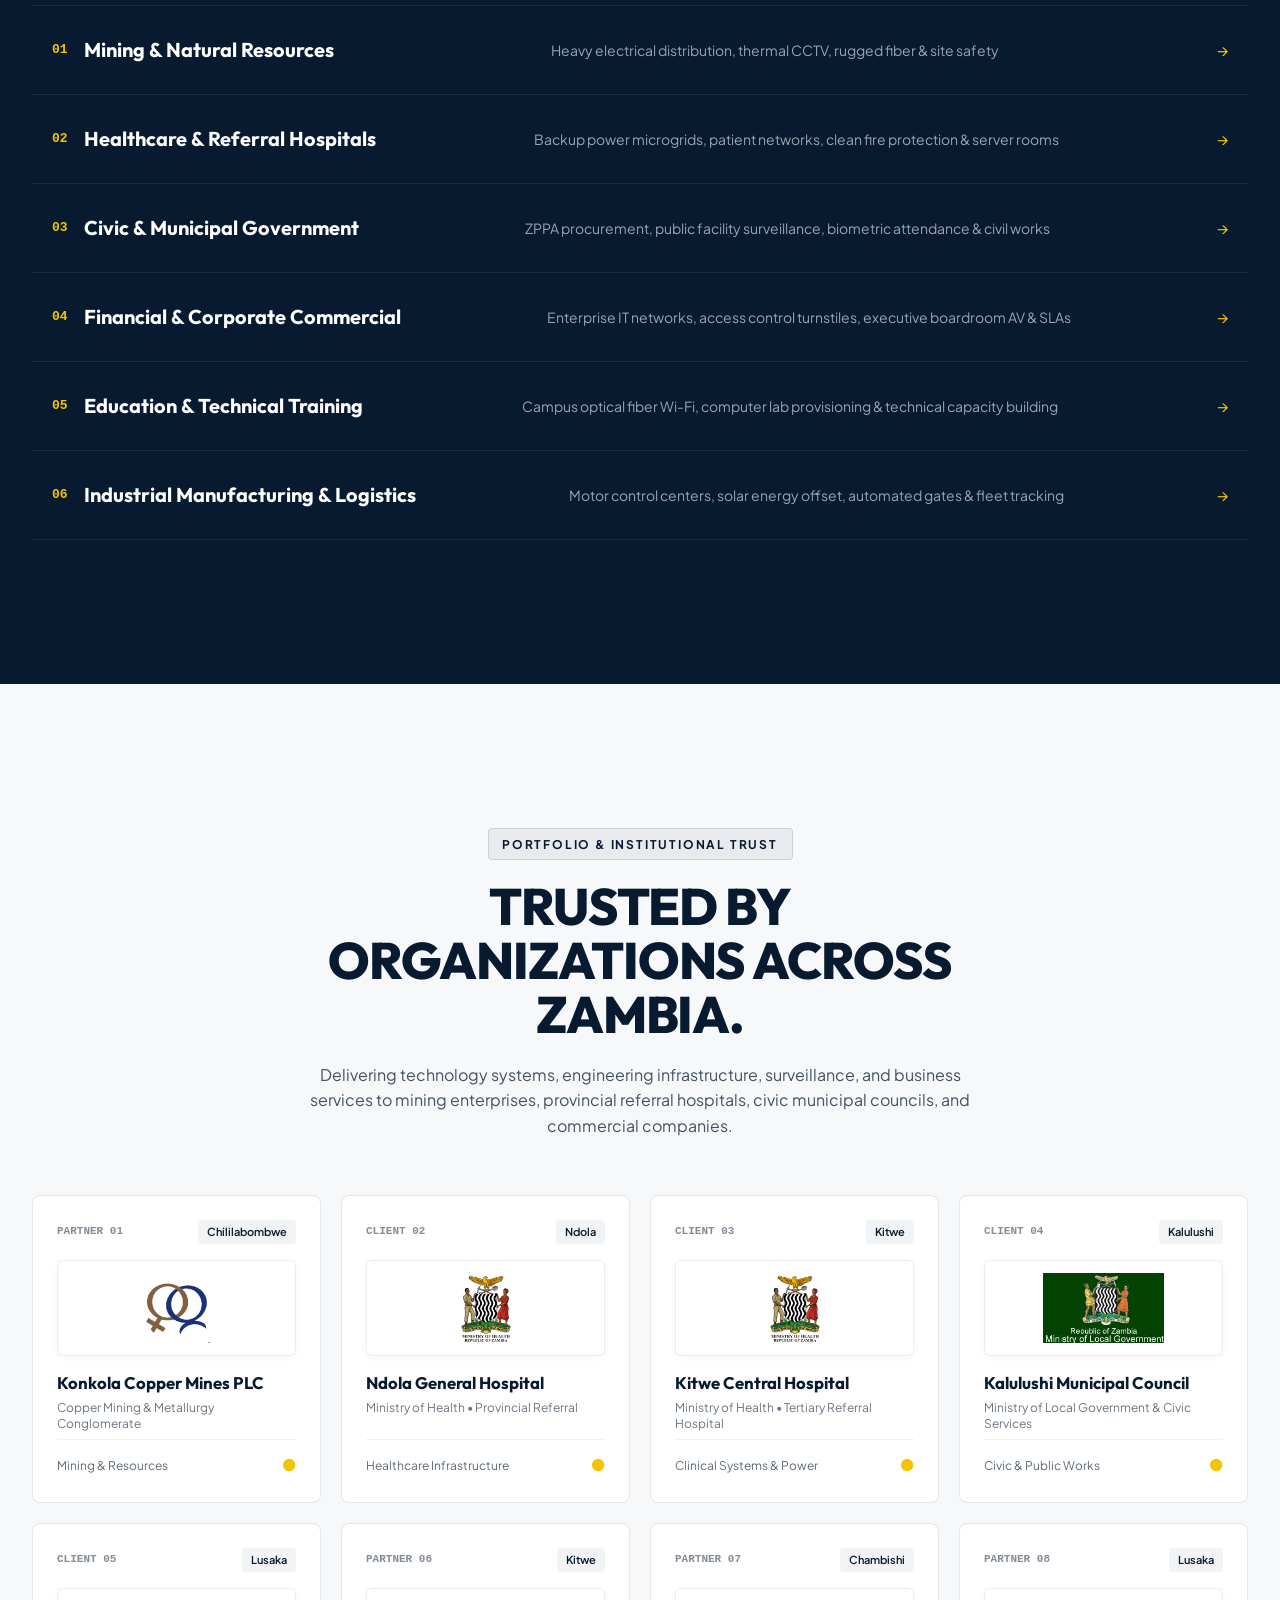
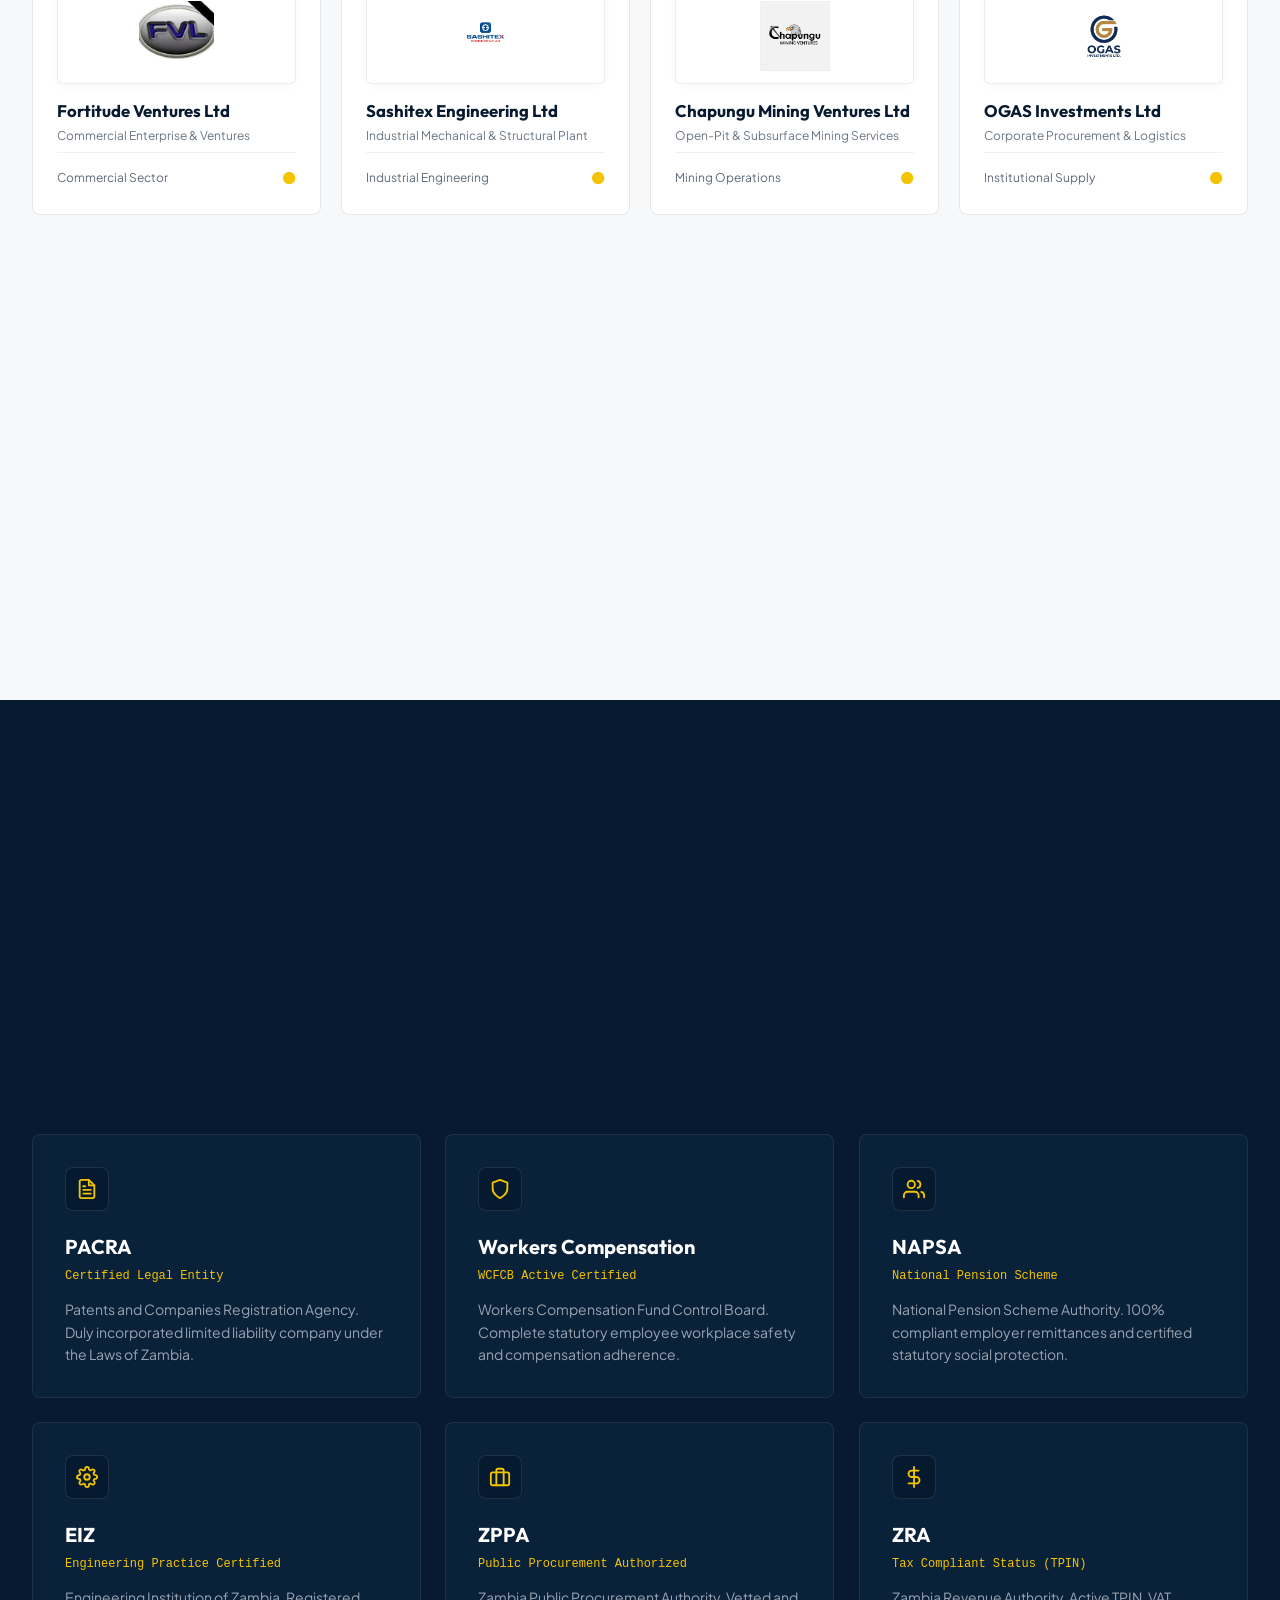
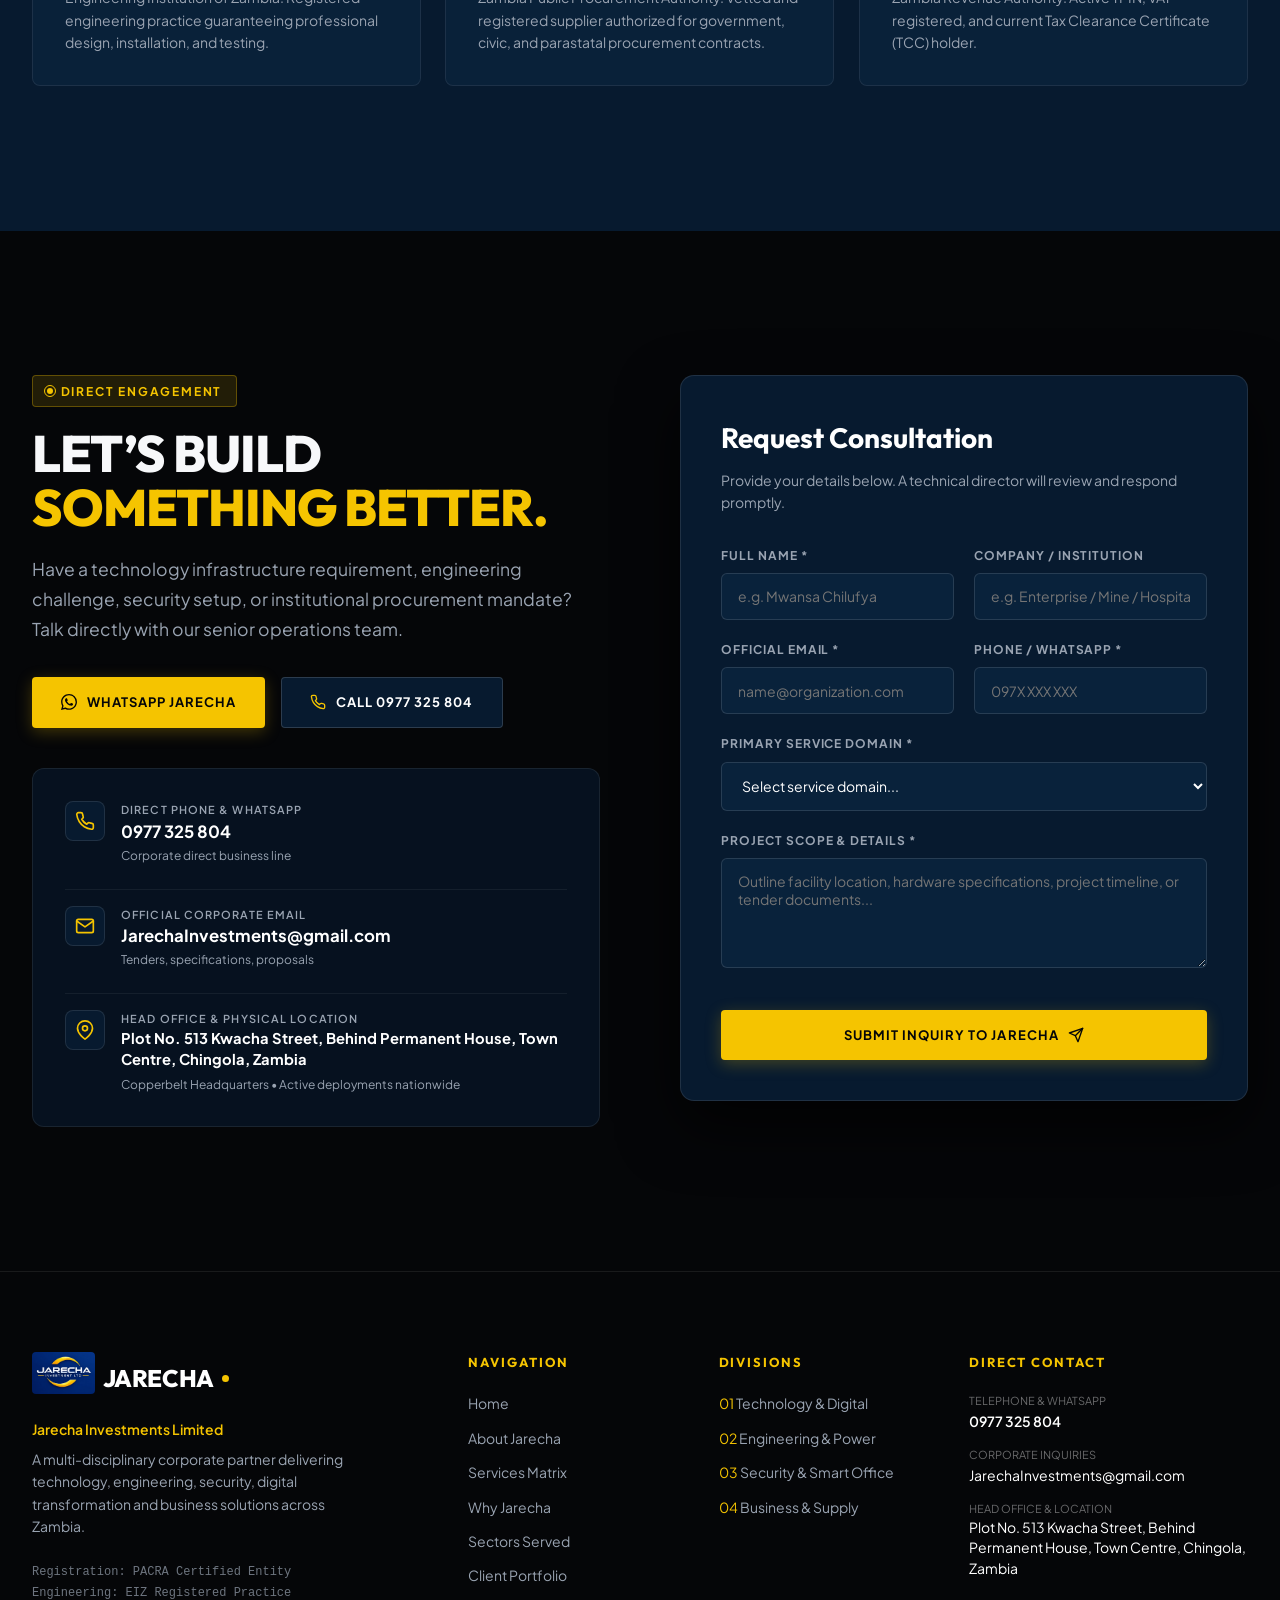
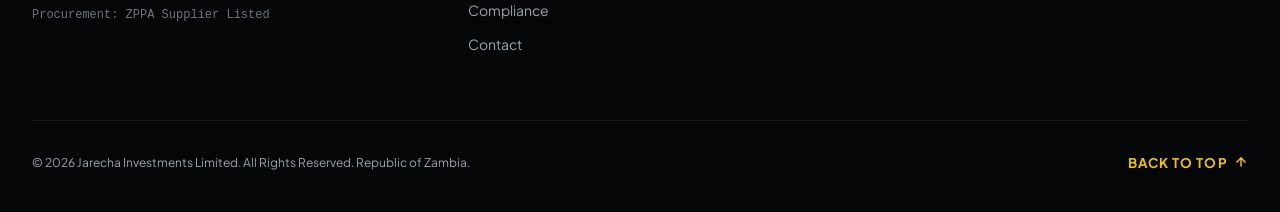
==== commit c0db6b92: "Add files via upload" ====
--- a/index.html
+++ b/index.html
@@ -27,6 +27,7 @@
   <header class="navbar" id="main-navbar">
     <div class="container nav-container">
       <a href="index.html" class="brand-logo" aria-label="Jarecha Investments Home">
+        <img src="images/logo.png" alt="Jarecha Investments Ltd corporate brand logo" class="brand-logo-img" />
         <span>JARECHA</span>
         <span class="brand-dot"></span>
       </a>
@@ -68,38 +69,40 @@
 
   <!-- Mobile Drawer -->
   <div class="mobile-drawer" id="mobile-drawer">
-    <a href="index.html#hero">Home</a>
-    <a href="about.html">About Jarecha</a>
-    <a href="services.html">Services & Capabilities</a>
-    <a href="index.html#why-us">Why Jarecha</a>
-    <a href="index.html#industries">Sectors & Industries</a>
-    <a href="index.html#clients">Client Portfolio</a>
-    <a href="index.html#compliance">Statutory Compliance</a>
-    <a href="contact.html">Contact & Consultations</a>
+    <a href="index.html#hero" class="mobile-nav-link active">Home</a>
+    <a href="about.html" class="mobile-nav-link">About Jarecha</a>
+    <a href="services.html" class="mobile-nav-link">Services & Capabilities</a>
+    <a href="index.html#why-us" class="mobile-nav-link">Why Jarecha</a>
+    <a href="index.html#industries" class="mobile-nav-link">Sectors & Industries</a>
+    <a href="index.html#clients" class="mobile-nav-link">Client Portfolio</a>
+    <a href="index.html#compliance" class="mobile-nav-link">Statutory Compliance</a>
+    <a href="contact.html" class="mobile-nav-link">Contact & Consultations</a>
   </div>
 
   <main>
-    <!-- 1. HERO SECTION (BLACK / NAVY) -->
-    <section id="hero" class="hero-section">
+    <!-- 1. HERO SECTION (BLACK / NAVY) WITH ORCHESTRATED ENTRANCE SEQUENCE -->
+    <section id="hero" class="hero-section hero-loading" aria-label="Hero Overview">
+      <div class="hero-grid-overlay"></div>
       <div class="hero-glow"></div>
       <div class="container hero-grid">
         <div class="hero-text-content">
-          <div class="badge badge-yellow">
-            <span class="badge-dot"></span>
+          <div class="hero-seq-item hero-seq-badge badge badge-yellow">
+            <span class="badge-dot pulse-beacon"></span>
             <span>Jarecha Investments Limited</span>
+            <span class="hero-badge-tag">REP-ZMB</span>
           </div>
 
           <h1 class="hero-headline">
-            <span>Solutions That Move</span>
-            <span class="text-gradient">Business Forward.</span>
+            <span class="hero-seq-item hero-seq-headline-1">Solutions That Move</span>
+            <span class="hero-seq-item hero-seq-headline-2 text-gradient">Business Forward.</span>
           </h1>
 
-          <p class="hero-description">
+          <p class="hero-seq-item hero-seq-desc hero-description">
             A trusted Zambian multi-disciplinary partner delivering integrated enterprise technology, heavy engineering infrastructure, intelligent surveillance systems, and corporate supply solutions.
           </p>
 
-          <div class="hero-ctas">
-            <a href="#services" class="btn btn-primary">
+          <div class="hero-seq-item hero-seq-ctas hero-ctas">
+            <a href="#services" class="btn btn-primary btn-shine">
               <span>Explore Our Services</span>
               <svg style="width:16px;height:16px;" viewBox="0 0 24 24" fill="none" stroke="currentColor" stroke-width="2.5" stroke-linecap="round" stroke-linejoin="round">
                 <line x1="5" y1="12" x2="19" y2="12"></line>
@@ -112,39 +115,49 @@
             </a>
           </div>
 
-          <div class="hero-stats">
+          <div class="hero-seq-item hero-seq-stats hero-stats">
             <div class="stat-item">
-              <div class="stat-num">10<span>+</span></div>
+              <div class="stat-num"><span class="stat-counter" data-target="10">0</span><span>+</span></div>
               <div class="stat-label">Years Field Capability</div>
             </div>
             <div class="stat-item">
-              <div class="stat-num">8<span>+</span></div>
+              <div class="stat-num"><span class="stat-counter" data-target="8">0</span><span>+</span></div>
               <div class="stat-label">Major Institutional Clients</div>
             </div>
             <div class="stat-item">
-              <div class="stat-num">100<span>%</span></div>
+              <div class="stat-num"><span class="stat-counter" data-target="100">0</span><span>%</span></div>
               <div class="stat-label">Zambian Owned & Compliant</div>
             </div>
           </div>
         </div>
 
-        <div class="hero-media-wrapper">
+        <div class="hero-media-wrapper hero-seq-item hero-seq-media">
           <div class="hero-image-card">
-            <img src="images/hero.jpg" alt="Jarecha high-tech engineering and infrastructure operations" />
+            <div class="hero-scanline"></div>
+            <img src="images/jarecha-vehicles-1.png" alt="Jarecha Investments Ltd branded Toyota Hilux and bus operations fleet" class="hero-main-img" fetchpriority="high" />
             <div class="hero-image-overlay"></div>
+            <div class="hero-corner-decorations">
+              <span class="corner tl"></span>
+              <span class="corner tr"></span>
+              <span class="corner bl"></span>
+              <span class="corner br"></span>
+            </div>
           </div>
 
           <!-- Telemetry Overlay Badge -->
-          <div class="telemetry-card">
+          <div class="telemetry-card hero-seq-item hero-seq-telemetry">
             <div class="telemetry-header">
               <div class="telemetry-live">
                 <span class="pulse-circle"></span>
                 <span>Operations Active</span>
               </div>
-              <span style="font-size:0.6875rem;font-family:monospace;color:#9AA4B2;">ZMB / LSK</span>
+              <span class="telemetry-loc-code">ZMB / LSK</span>
             </div>
             <div class="telemetry-content">EIZ & ZPPA Certified Delivery</div>
             <div class="telemetry-sub">Copperbelt, Lusaka & Nationwide Sites</div>
+            <div class="telemetry-meter">
+              <div class="telemetry-meter-bar"></div>
+            </div>
           </div>
         </div>
       </div>
@@ -153,12 +166,12 @@
     <!-- 2. INTRO SECTION (LIGHT) -->
     <section id="intro" class="section-padding bg-light">
       <div class="container">
-        <div class="badge badge-navy">
+        <div class="badge badge-navy reveal-on-scroll">
           <span>Enterprise Perspective</span>
         </div>
 
         <div class="intro-grid">
-          <div>
+          <div class="reveal-on-scroll reveal-fade-left">
             <h2 class="heading-section text-navy">
               Single-Source Reliability For Complex Modern Operations.
             </h2>
@@ -177,7 +190,7 @@
             </a>
           </div>
 
-          <div class="intro-pillars">
+          <div class="intro-pillars stagger-group">
             <div class="pillar-card">
               <h3 class="pillar-title">
                 <span class="text-yellow">01.</span> Technology & Systems
@@ -212,18 +225,18 @@
     <!-- 3. SERVICES SECTION (NAVY) -->
     <section id="services" class="section-padding bg-navy">
       <div class="container">
-        <div class="badge badge-yellow">
+        <div class="badge badge-yellow reveal-on-scroll">
           <span class="badge-dot"></span>
           <span>Core Divisions</span>
         </div>
 
-        <h2 class="heading-section text-white" style="margin-bottom: 4rem;">
+        <h2 class="heading-section text-white reveal-on-scroll" style="margin-bottom: 4rem;">
           ENGINEERED CAPABILITIES<br />
           <span class="text-yellow">BUILT FOR SCALE.</span>
         </h2>
 
         <!-- DIVISION 01: Technology & Digital -->
-        <div class="service-group-row">
+        <div class="service-group-row reveal-on-scroll">
           <div>
             <div class="service-group-num">01</div>
             <h3 class="service-group-title">Technology & Digital Systems</h3>
@@ -251,13 +264,17 @@
             </div>
           </div>
 
-          <div class="service-img-wrapper">
-            <img src="images/tech-digital.jpg" alt="Jarecha Technology and Digital Infrastructure" />
+          <div class="service-img-wrapper has-secondary">
+            <img src="images/laptops-and-accessories.png" alt="Jarecha Investments Ltd enterprise ICT equipment and laptops" loading="lazy" />
+            <div class="service-secondary-thumb">
+              <img src="images/laptops-and-accessories-2.png" alt="Jarecha computing accessories and workplace infrastructure" loading="lazy" />
+              <span class="service-secondary-tag">Workplace Tech</span>
+            </div>
           </div>
         </div>
 
         <!-- DIVISION 02: Engineering & Infrastructure (Reversed layout) -->
-        <div class="service-group-row reverse">
+        <div class="service-group-row reverse reveal-on-scroll">
           <div>
             <div class="service-group-num">02</div>
             <h3 class="service-group-title">Engineering & Infrastructure</h3>
@@ -281,13 +298,17 @@
             </div>
           </div>
 
-          <div class="service-img-wrapper">
-            <img src="images/engineering.jpg" alt="Jarecha Electrical and Civil Engineering" />
+          <div class="service-img-wrapper has-secondary">
+            <img src="images/solar-system.png" alt="Jarecha Investments Ltd commercial solar power systems and engineering infrastructure" loading="lazy" />
+            <div class="service-secondary-thumb">
+              <img src="images/solar-systems-2.png" alt="Jarecha backup solar arrays and power engineering" loading="lazy" />
+              <span class="service-secondary-tag">Solar Arrays</span>
+            </div>
           </div>
         </div>
 
         <!-- DIVISION 03: Security & Smart Office -->
-        <div class="service-group-row">
+        <div class="service-group-row reveal-on-scroll">
           <div>
             <div class="service-group-num">03</div>
             <h3 class="service-group-title">Security & Smart Office</h3>
@@ -312,12 +333,12 @@
           </div>
 
           <div class="service-img-wrapper">
-            <img src="images/security.jpg" alt="Jarecha Smart Security and Surveillance Systems" />
+            <img src="images/network-cameras.png" alt="Jarecha Investments Ltd IP network cameras, CCTV surveillance, and access control" loading="lazy" />
           </div>
         </div>
 
         <!-- DIVISION 04: Business & Capacity Building (Reversed layout) -->
-        <div class="service-group-row reverse">
+        <div class="service-group-row reverse reveal-on-scroll">
           <div>
             <div class="service-group-num">04</div>
             <h3 class="service-group-title">Business & Capacity Building</h3>
@@ -337,8 +358,12 @@
             </div>
           </div>
 
-          <div class="service-img-wrapper">
-            <img src="images/business.jpg" alt="Jarecha Corporate Procurement and Staff Training" />
+          <div class="service-img-wrapper has-secondary">
+            <img src="images/branding-advertisement.jpeg" alt="Jarecha Investments Ltd corporate procurement and commercial branding advertisement" loading="lazy" />
+            <div class="service-secondary-thumb">
+              <img src="images/branding-advertising.png" alt="Jarecha brand marketing and commercial campaign execution" loading="lazy" />
+              <span class="service-secondary-tag">Branding</span>
+            </div>
           </div>
         </div>
 
@@ -358,7 +383,7 @@
     <section class="section-padding bg-light">
       <div class="container">
         <div class="spotlight-grid">
-          <div>
+          <div class="reveal-on-scroll reveal-fade-left">
             <div class="badge badge-navy">
               <span>Engineering Execution</span>
             </div>
@@ -376,11 +401,11 @@
             </a>
           </div>
 
-          <div class="spotlight-card">
+          <div class="spotlight-card reveal-on-scroll reveal-fade-right">
             <h3 style="font-family: var(--font-display); font-size: 1.35rem; font-weight: 700; color: var(--navy); margin-bottom: 1rem;">
               Enterprise Quality Commitments
             </h3>
-            <div class="spotlight-features">
+            <div class="spotlight-features stagger-group">
               <div class="feat-box">
                 <div class="feat-box-title">EIZ Professional Practice</div>
                 <div class="feat-box-text">Engineered in compliance with Zambian electrical and civil regulations.</div>
@@ -406,19 +431,19 @@
     <!-- 5. WHY JARECHA (BLACK) -->
     <section id="why-us" class="section-padding bg-black">
       <div class="container">
-        <div class="badge badge-yellow">
+        <div class="badge badge-yellow reveal-on-scroll">
           <span class="badge-dot"></span>
           <span>Strategic Advantage</span>
         </div>
 
-        <h2 class="heading-section text-white">
+        <h2 class="heading-section text-white reveal-on-scroll">
           BUILT FOR REAL-WORLD NEEDS.
         </h2>
-        <p style="font-size: 1.1rem; color: var(--muted); max-width: 600px;">
+        <p class="reveal-on-scroll" style="font-size: 1.1rem; color: var(--muted); max-width: 600px;">
           Four foundational pillars that govern every engagement, quotation, project timeline, and field execution.
         </p>
 
-        <div class="principles-list">
+        <div class="principles-list stagger-group">
           <!-- 01 -->
           <div class="principle-row">
             <div class="principle-num">01</div>
@@ -455,26 +480,47 @@
             </div>
           </div>
         </div>
+
+        <!-- Operational Field Dispatch & Mobilization Unit -->
+        <div class="corporate-fleet-card reveal-on-scroll" style="margin-top: 3.5rem;">
+          <div class="fleet-img-container">
+            <img src="images/jarecha-vehicles-3.png" alt="Jarecha Investments Ltd operational dispatch and field service team" class="fleet-main-img" loading="lazy" />
+            <div class="fleet-overlay"></div>
+            <div class="fleet-telemetry-badge">
+              <span class="pulse-circle"></span>
+              <span>Field Technical Deployment Unit</span>
+            </div>
+          </div>
+          <div class="fleet-meta-bar">
+            <div>
+              <span style="color: var(--yellow); font-family: monospace; font-size: 0.75rem; text-transform: uppercase; letter-spacing: 0.05em;">Direct Site Mobilization</span>
+              <div style="color: #ffffff; font-weight: 700; font-size: 1.05rem; margin-top: 0.2rem;">Self-Sustaining Logistics & Rapid Field Operations</div>
+            </div>
+            <div style="font-size: 0.875rem; color: var(--muted); max-width: 520px; line-height: 1.5;">
+              Our dedicated corporate operations fleet guarantees on-time arrival of precision equipment, fiber test benches, and qualified EIZ engineering personnel directly to your operational premises across Zambia.
+            </div>
+          </div>
+        </div>
       </div>
     </section>
 
     <!-- 6. INDUSTRIES SECTION (NAVY) -->
     <section id="industries" class="section-padding bg-navy">
       <div class="container">
-        <div class="badge badge-yellow">
+        <div class="badge badge-yellow reveal-on-scroll">
           <span class="badge-dot"></span>
           <span>Sectors Served</span>
         </div>
 
-        <h2 class="heading-section text-white">
+        <h2 class="heading-section text-white reveal-on-scroll">
           SUPPORTING ORGANIZATIONS<br />
           <span class="text-yellow">ACROSS MULTIPLE SECTORS.</span>
         </h2>
-        <p style="font-size: 1.05rem; color: var(--muted); max-width: 650px;">
+        <p class="reveal-on-scroll" style="font-size: 1.05rem; color: var(--muted); max-width: 650px;">
           Proven cross-sector expertise adapted to the specialized regulatory, security, and operational realities of Zambian industry.
         </p>
 
-        <div class="industries-list">
+        <div class="industries-list stagger-group">
           <div class="industry-item">
             <div class="industry-name">
               <span class="industry-num">01</span>
@@ -535,7 +581,7 @@
     <!-- 7. CLIENTS & PARTNERS (LIGHT) -->
     <section id="clients" class="section-padding bg-light">
       <div class="container">
-        <div style="text-align: center; max-width: 700px; margin: 0 auto 3rem;">
+        <div class="reveal-on-scroll" style="text-align: center; max-width: 700px; margin: 0 auto 3rem;">
           <div class="badge badge-navy">
             <span>Portfolio & Institutional Trust</span>
           </div>
@@ -547,7 +593,7 @@
           </p>
         </div>
 
-        <div class="clients-grid">
+        <div class="clients-grid stagger-group">
           <!-- 1: Konkola Copper Mines -->
           <div class="client-card">
             <div class="client-header">
@@ -684,26 +730,49 @@
             </div>
           </div>
         </div>
+
+        <!-- Authentic Real-World Operations & Project Logistics Proof -->
+        <div class="project-evidence-card reveal-on-scroll" style="margin-top: 3.5rem;">
+          <div class="project-img-wrapper">
+            <img src="images/jarecha-project-1.png" alt="Jarecha Investments Ltd company logistics truck and container on active field deployment" class="project-evidence-img" loading="lazy" />
+            <div class="project-overlay"></div>
+            <div class="project-badge">
+              <span class="badge-dot"></span>
+              <span>Authentic Field Deployment</span>
+            </div>
+          </div>
+          <div class="project-evidence-info">
+            <div style="color: #c99c00; font-family: monospace; font-size: 0.75rem; text-transform: uppercase; font-weight: 700; margin-bottom: 0.35rem; letter-spacing: 0.05em;">
+              Verified Operations & Logistics
+            </div>
+            <h3 style="font-family: var(--font-display); font-size: 1.35rem; font-weight: 800; color: var(--navy); margin-bottom: 0.75rem; line-height: 1.3;">
+              Direct Field Logistics & Containerized Site Delivery
+            </h3>
+            <p style="font-size: 0.925rem; color: rgba(7, 26, 47, 0.75); line-height: 1.6; margin: 0;">
+              Real-world documentation of Jarecha-branded logistical transport and containerized equipment arriving directly on active client premises. From Copperbelt mining concessions to provincial institutional installations, our field deployment infrastructure guarantees unbroken project delivery and verified equipment safety.
+            </p>
+          </div>
+        </div>
       </div>
     </section>
 
     <!-- 8. COMPLIANCE SECTION (NAVY) -->
     <section id="compliance" class="section-padding bg-navy">
       <div class="container">
-        <div class="badge badge-yellow">
+        <div class="badge badge-yellow reveal-on-scroll">
           <span class="badge-dot"></span>
           <span>Corporate Governance</span>
         </div>
 
-        <h2 class="heading-section text-white">
+        <h2 class="heading-section text-white reveal-on-scroll">
           PROFESSIONAL. COMPLIANT.<br />
           <span class="text-yellow">ACCOUNTABLE.</span>
         </h2>
-        <p style="font-size: 1.05rem; color: var(--muted); max-width: 650px;">
+        <p class="reveal-on-scroll" style="font-size: 1.05rem; color: var(--muted); max-width: 650px;">
           Fully certified by statutory and professional engineering regulatory authorities in the Republic of Zambia.
         </p>
 
-        <div class="compliance-grid">
+        <div class="compliance-grid stagger-group">
           <!-- PACRA -->
           <div class="compliance-card">
             <div class="compliance-icon">
@@ -804,7 +873,7 @@
     <!-- 9. FINAL CTA & CONTACT FORM (BLACK) -->
     <section id="contact" class="section-padding bg-black">
       <div class="container contact-grid">
-        <div>
+        <div class="reveal-on-scroll reveal-fade-left">
           <div class="badge badge-yellow">
             <span class="badge-dot"></span>
             <span>Direct Engagement</span>
@@ -873,16 +942,20 @@
                 </svg>
               </div>
               <div>
-                <div class="contact-info-label">Geographical Operations</div>
-                <div class="contact-info-val" style="font-size:0.95rem;">Lusaka, Copperbelt & Nationwide</div>
-                <div style="font-size:0.75rem;color:var(--muted);">On-site project execution capability</div>
+                <div class="contact-info-label">Head Office & Physical Location</div>
+                <div class="contact-info-val" style="font-size:0.92rem;color:#ffffff;line-height:1.45;">
+                  Plot No. 513 Kwacha Street, Behind Permanent House, Town Centre, Chingola, Zambia
+                </div>
+                <div style="font-size:0.75rem;color:var(--muted);margin-top:0.25rem;">
+                  Copperbelt Headquarters • Active deployments nationwide
+                </div>
               </div>
             </div>
           </div>
         </div>
 
         <!-- Right: Dark Navy Form with Inline Feedback -->
-        <div class="form-box">
+        <div class="form-box reveal-on-scroll reveal-fade-right">
           <div style="margin-bottom: 2rem;">
             <h3 style="font-family:var(--font-display);font-size:1.75rem;font-weight:700;color:#ffffff;margin-bottom:0.5rem;">
               Request Consultation
@@ -989,7 +1062,8 @@
       <div class="footer-grid">
         <!-- Brand Info -->
         <div>
-          <a href="index.html" class="brand-logo" style="margin-bottom: 0.75rem;">
+          <a href="index.html" class="brand-logo footer-brand-logo" style="margin-bottom: 0.75rem;">
+            <img src="images/logo-2.jpeg" alt="Jarecha Investments Ltd corporate mark" class="footer-logo-img" />
             <span>JARECHA</span>
             <span class="brand-dot"></span>
           </a>
@@ -1045,8 +1119,8 @@
               <a href="mailto:JarechaInvestments@gmail.com" style="color:#ffffff;word-break:break-all;">JarechaInvestments@gmail.com</a>
             </div>
             <div>
-              <span style="display:block;font-size:0.6875rem;text-transform:uppercase;color:rgba(255,255,255,0.4);">Operations Base</span>
-              <span style="color:#ffffff;">Lusaka, Copperbelt & Nationwide Sites, Zambia</span>
+              <span style="display:block;font-size:0.6875rem;text-transform:uppercase;color:rgba(255,255,255,0.4);">Head Office & Location</span>
+              <span style="color:#ffffff;line-height:1.45;display:block;">Plot No. 513 Kwacha Street, Behind Permanent House, Town Centre, Chingola, Zambia</span>
             </div>
           </div>
         </div>
@@ -1110,6 +1184,10 @@
         </svg>
       </button>
 
+      <div class="modal-image-wrapper">
+        <img id="modal-img" src="images/laptops-and-accessories.png" alt="Jarecha Service Specification" class="modal-img" />
+      </div>
+
       <div id="modal-category" style="display:inline-block;padding:0.25rem 0.75rem;background:rgba(13,41,69,0.7);border:1px solid rgba(255,255,255,0.1);border-radius:4px;font-size:0.6875rem;font-family:monospace;color:var(--yellow);text-transform:uppercase;margin-bottom:1rem;">
         Service Division
       </div>
--- a/css/style.css
+++ b/css/style.css
@@ -135,12 +135,44 @@
 .brand-logo {
   display: flex;
   align-items: center;
-  gap: 0.35rem;
+  gap: 0.5rem;
   font-family: var(--font-display);
   font-weight: 800;
   font-size: 1.5rem;
   letter-spacing: -0.02em;
   color: #ffffff;
+  text-decoration: none;
+}
+
+.brand-logo-img {
+  height: 38px;
+  width: auto;
+  max-width: 130px;
+  object-fit: contain;
+  display: inline-block;
+  vertical-align: middle;
+  transition: transform 0.25s ease;
+}
+
+.brand-logo:hover .brand-logo-img {
+  transform: scale(1.03);
+}
+
+.footer-logo-img {
+  height: 42px;
+  width: auto;
+  max-width: 150px;
+  object-fit: contain;
+  display: block;
+  margin-bottom: 0.75rem;
+  border-radius: 4px;
+}
+
+@media (max-width: 640px) {
+  .brand-logo-img {
+    height: 32px;
+    max-width: 105px;
+  }
 }
 
 .brand-dot {
@@ -154,7 +186,7 @@
 .nav-links {
   display: none;
   align-items: center;
-  gap: 2rem;
+  gap: 1.75rem;
   list-style: none;
 }
 
@@ -167,13 +199,22 @@
 .nav-link {
   font-size: 0.875rem;
   font-weight: 500;
-  color: rgba(247, 248, 250, 0.75);
+  color: rgba(247, 248, 250, 0.72);
   position: relative;
-  padding-bottom: 4px;
-}
-
-.nav-link:hover, .nav-link.active {
+  padding: 0.5rem 0.15rem;
+  transition: color 0.2s ease;
+  text-decoration: none;
+  display: inline-flex;
+  align-items: center;
+}
+
+.nav-link:hover {
   color: #ffffff;
+}
+
+.nav-link.active {
+  color: #ffffff;
+  font-weight: 600;
 }
 
 .nav-link::after {
@@ -182,13 +223,21 @@
   bottom: 0;
   left: 0;
   width: 0;
-  height: 2px;
+  height: 2.5px;
   background-color: var(--yellow);
-  transition: width 0.25s ease;
-}
-
-.nav-link:hover::after, .nav-link.active::after {
+  border-radius: 2px;
+  box-shadow: 0 0 10px rgba(245, 196, 0, 0.4);
+  transition: width 0.25s var(--ease-out-expo);
+}
+
+.nav-link:hover::after {
   width: 100%;
+}
+
+.nav-link.active::after {
+  width: 100%;
+  background-color: var(--yellow);
+  box-shadow: 0 0 12px rgba(245, 196, 0, 0.6);
 }
 
 .nav-actions {
@@ -253,10 +302,10 @@
   backdrop-filter: blur(16px);
   -webkit-backdrop-filter: blur(16px);
   border-bottom: 1px solid rgba(255, 255, 255, 0.1);
-  padding: 1.5rem 1.5rem 2rem;
+  padding: 1.25rem 1.25rem 1.75rem;
   display: none;
   flex-direction: column;
-  gap: 1rem;
+  gap: 0.35rem;
   z-index: 890;
   box-shadow: 0 20px 40px rgba(0,0,0,0.5);
   animation: slideDown 0.3s var(--ease-out-expo) forwards;
@@ -267,15 +316,52 @@
 }
 
 @keyframes slideDown {
-  from { opacity: 0; transform: translateY(-10px); }
+  from { opacity: 0; transform: translateY(-8px); }
   to { opacity: 1; transform: translateY(0); }
 }
 
-.mobile-drawer a {
-  padding: 0.75rem 0;
-  font-size: 1.125rem;
+.mobile-drawer a,
+.mobile-nav-link {
+  display: flex;
+  align-items: center;
+  justify-content: space-between;
+  padding: 0.8rem 1rem;
+  font-size: 1.05rem;
   font-weight: 600;
-  border-bottom: 1px solid rgba(255, 255, 255, 0.05);
+  color: rgba(247, 248, 250, 0.8);
+  border-radius: 6px;
+  border-left: 3px solid transparent;
+  transition: all 0.2s ease;
+  text-decoration: none;
+}
+
+.mobile-drawer a:hover,
+.mobile-nav-link:hover {
+  background: rgba(255, 255, 255, 0.05);
+  color: #ffffff;
+  padding-left: 1.15rem;
+}
+
+/* Mobile Navbar Active State */
+.mobile-drawer a.active,
+.mobile-nav-link.active {
+  background: rgba(245, 196, 0, 0.12);
+  color: #ffffff;
+  font-weight: 700;
+  border-left: 3px solid var(--yellow);
+  box-shadow: inset 0 0 16px rgba(245, 196, 0, 0.05);
+}
+
+.mobile-drawer a.active::after,
+.mobile-nav-link.active::after {
+  content: '';
+  width: 8px;
+  height: 8px;
+  border-radius: 50%;
+  background-color: var(--yellow);
+  box-shadow: 0 0 8px rgba(245, 196, 0, 0.8);
+  display: inline-block;
+  flex-shrink: 0;
 }
 
 /* Common Section Structure & Visual Rhythm */
@@ -427,7 +513,7 @@
   display: flex;
   align-items: center;
   position: relative;
-  padding-top: 7rem;
+  padding-top: 7.5rem;
   padding-bottom: 5rem;
   background-color: var(--black);
   background-image: 
@@ -436,18 +522,31 @@
   background-size: cover;
   background-position: center;
   background-repeat: no-repeat;
+  overflow: hidden;
+}
+
+.hero-grid-overlay {
+  position: absolute;
+  inset: 0;
+  background-image: 
+    linear-gradient(to right, rgba(255, 255, 255, 0.035) 1px, transparent 1px),
+    linear-gradient(to bottom, rgba(255, 255, 255, 0.035) 1px, transparent 1px);
+  background-size: 44px 44px;
+  pointer-events: none;
+  z-index: 1;
 }
 
 .hero-glow {
   position: absolute;
   top: -15%;
   right: -10%;
-  width: 650px;
-  height: 650px;
-  background: radial-gradient(circle, rgba(7, 26, 47, 0.9) 0%, rgba(5, 6, 8, 0) 70%);
+  width: 700px;
+  height: 700px;
+  background: radial-gradient(circle, rgba(7, 26, 47, 0.95) 0%, rgba(5, 6, 8, 0) 70%);
   border-radius: 50%;
   pointer-events: none;
   z-index: 1;
+  transition: opacity 1.2s ease;
 }
 
 .hero-grid {
@@ -462,7 +561,7 @@
 @media (min-width: 1024px) {
   .hero-grid {
     grid-template-columns: 1.15fr 0.85fr;
-    gap: 4rem;
+    gap: 4.5rem;
   }
 }
 
@@ -470,6 +569,145 @@
   max-width: 680px;
 }
 
+/* =========================================================================
+   HERO ENTRANCE SEQUENCE ORCHESTRATION
+   ========================================================================= */
+
+/* Default transition config for entrance sequence elements */
+.hero-seq-item {
+  transition-property: opacity, transform, filter;
+  transition-timing-function: var(--ease-out-expo);
+  will-change: opacity, transform;
+}
+
+/* Initial state during entrance sequence load */
+.hero-loading .hero-seq-badge {
+  opacity: 0;
+  transform: translateY(-20px);
+}
+
+.hero-loading .hero-seq-headline-1 {
+  opacity: 0;
+  transform: translateY(34px);
+  filter: blur(4px);
+}
+
+.hero-loading .hero-seq-headline-2 {
+  opacity: 0;
+  transform: translateY(34px);
+  filter: blur(4px);
+}
+
+.hero-loading .hero-seq-desc {
+  opacity: 0;
+  transform: translateY(26px);
+}
+
+.hero-loading .hero-seq-ctas {
+  opacity: 0;
+  transform: translateY(24px);
+}
+
+.hero-loading .hero-seq-stats {
+  opacity: 0;
+  transform: translateY(22px);
+}
+
+.hero-loading .hero-seq-media {
+  opacity: 0;
+  transform: translateY(30px) scale(0.96);
+  filter: blur(6px);
+}
+
+.hero-loading .hero-seq-telemetry {
+  opacity: 0;
+  transform: translateY(35px) scale(0.94);
+}
+
+/* Entered state with calculated cascading delays */
+.hero-entered .hero-seq-badge {
+  opacity: 1;
+  transform: translateY(0);
+  transition-duration: 0.8s;
+  transition-delay: 0.15s;
+}
+
+.hero-entered .hero-seq-headline-1 {
+  opacity: 1;
+  transform: translateY(0);
+  filter: blur(0);
+  transition-duration: 0.9s;
+  transition-delay: 0.3s;
+}
+
+.hero-entered .hero-seq-headline-2 {
+  opacity: 1;
+  transform: translateY(0);
+  filter: blur(0);
+  transition-duration: 0.95s;
+  transition-delay: 0.45s;
+}
+
+.hero-entered .hero-seq-desc {
+  opacity: 1;
+  transform: translateY(0);
+  transition-duration: 0.9s;
+  transition-delay: 0.6s;
+}
+
+.hero-entered .hero-seq-ctas {
+  opacity: 1;
+  transform: translateY(0);
+  transition-duration: 0.9s;
+  transition-delay: 0.75s;
+}
+
+.hero-entered .hero-seq-stats {
+  opacity: 1;
+  transform: translateY(0);
+  transition-duration: 0.95s;
+  transition-delay: 0.9s;
+}
+
+.hero-entered .hero-seq-media {
+  opacity: 1;
+  transform: translateY(0) scale(1);
+  filter: blur(0);
+  transition-duration: 1.1s;
+  transition-delay: 0.4s;
+}
+
+.hero-entered .hero-seq-telemetry {
+  opacity: 1;
+  transform: translateY(0) scale(1);
+  transition-duration: 0.95s;
+  transition-delay: 1.05s;
+}
+
+/* Badge Enhancements */
+.hero-badge-tag {
+  font-family: monospace;
+  font-size: 0.625rem;
+  background: rgba(245, 196, 0, 0.2);
+  color: var(--yellow);
+  padding: 0.1rem 0.4rem;
+  border-radius: 3px;
+  letter-spacing: 0.12em;
+  margin-left: 0.35rem;
+}
+
+.pulse-beacon {
+  box-shadow: 0 0 0 0 rgba(245, 196, 0, 0.7);
+  animation: beaconPulse 2s infinite;
+}
+
+@keyframes beaconPulse {
+  0% { transform: scale(0.95); box-shadow: 0 0 0 0 rgba(245, 196, 0, 0.7); }
+  70% { transform: scale(1); box-shadow: 0 0 0 8px rgba(245, 196, 0, 0); }
+  100% { transform: scale(0.95); box-shadow: 0 0 0 0 rgba(245, 196, 0, 0); }
+}
+
+/* Headline */
 .hero-headline {
   font-family: var(--font-display);
   font-size: clamp(2.8rem, 6.2vw, 5.5rem);
@@ -479,6 +717,7 @@
   letter-spacing: -0.03em;
   color: #ffffff;
   margin-bottom: 1.75rem;
+  overflow: hidden;
 }
 
 .hero-headline span {
@@ -486,9 +725,16 @@
 }
 
 .hero-headline .text-gradient {
-  background: linear-gradient(90deg, #ffffff 30%, var(--yellow) 100%);
+  background: linear-gradient(90deg, #ffffff 15%, var(--yellow) 55%, #ffffff 85%, var(--yellow) 100%);
+  background-size: 250% 100%;
   -webkit-background-clip: text;
   -webkit-text-fill-color: transparent;
+  animation: headlineGleam 6s ease-in-out infinite alternate;
+}
+
+@keyframes headlineGleam {
+  0% { background-position: 0% 50%; }
+  100% { background-position: 100% 50%; }
 }
 
 .hero-description {
@@ -501,29 +747,82 @@
 
 .hero-ctas {
   display: flex;
+  align-items: center;
   flex-wrap: wrap;
   gap: 1rem;
   margin-bottom: 3.5rem;
 }
 
+/* Primary Button Shine Accent */
+.btn-shine {
+  position: relative;
+  overflow: hidden;
+}
+
+.btn-shine::after {
+  content: '';
+  position: absolute;
+  top: -50%;
+  left: -60%;
+  width: 40%;
+  height: 200%;
+  background: linear-gradient(
+    90deg,
+    rgba(255, 255, 255, 0) 0%,
+    rgba(255, 255, 255, 0.4) 50%,
+    rgba(255, 255, 255, 0) 100%
+  );
+  transform: rotate(30deg);
+  pointer-events: none;
+}
+
+.hero-entered .btn-shine::after {
+  animation: btnShineSweep 4s ease-in-out infinite 2s;
+}
+
+@keyframes btnShineSweep {
+  0% { left: -70%; }
+  25% { left: 140%; }
+  100% { left: 140%; }
+}
+
+/* Hero Stats */
 .hero-stats {
   display: grid;
   grid-template-columns: repeat(3, 1fr);
   gap: 1.5rem;
   padding-top: 2rem;
-  border-top: 1px solid rgba(255, 255, 255, 0.08);
+  position: relative;
+}
+
+.hero-stats::before {
+  content: '';
+  position: absolute;
+  top: 0;
+  left: 0;
+  height: 1px;
+  width: 0%;
+  background: linear-gradient(90deg, rgba(245, 196, 0, 0.6), rgba(255, 255, 255, 0.1));
+  transition: width 1s var(--ease-out-expo) 0.8s;
+}
+
+.hero-entered .hero-stats::before {
+  width: 100%;
 }
 
 .stat-item .stat-num {
   font-family: var(--font-display);
-  font-size: 1.875rem;
+  font-size: 2rem;
   font-weight: 800;
   color: #ffffff;
   line-height: 1;
   margin-bottom: 0.35rem;
-}
-
-.stat-item .stat-num span {
+  display: flex;
+  align-items: baseline;
+  gap: 2px;
+}
+
+.stat-item .stat-num span:last-child {
   color: var(--yellow);
 }
 
@@ -544,28 +843,102 @@
   position: relative;
   border-radius: 12px;
   overflow: hidden;
-  border: 1px solid rgba(255, 255, 255, 0.1);
+  border: 1px solid rgba(255, 255, 255, 0.12);
   box-shadow: 0 25px 60px rgba(0, 0, 0, 0.85);
+  background: #071A2F;
 }
 
 .hero-image-card img {
   width: 100%;
   height: 520px;
   object-fit: cover;
+  object-position: center 32%;
   display: block;
-  filter: brightness(0.88) contrast(1.05);
+  filter: brightness(0.92) contrast(1.04);
   transition: transform 0.6s var(--ease-out-expo);
 }
 
 .hero-image-card:hover img {
-  transform: scale(1.03);
+  transform: scale(1.02);
+}
+
+@media (max-width: 768px) {
+  .hero-image-card img {
+    height: 380px;
+    object-position: center 25%;
+  }
 }
 
 .hero-image-overlay {
   position: absolute;
   inset: 0;
-  background: linear-gradient(180deg, rgba(7, 26, 47, 0.1) 0%, rgba(5, 6, 8, 0.75) 100%);
+  background: linear-gradient(180deg, rgba(7, 26, 47, 0.15) 0%, rgba(5, 6, 8, 0.8) 100%);
   pointer-events: none;
+}
+
+/* Subtle High-Tech Scanline over Image */
+.hero-scanline {
+  position: absolute;
+  top: 0;
+  left: 0;
+  right: 0;
+  height: 2px;
+  background: linear-gradient(90deg, transparent, rgba(245, 196, 0, 0.85), transparent);
+  opacity: 0;
+  z-index: 2;
+  pointer-events: none;
+}
+
+.hero-entered .hero-scanline {
+  animation: heroScanSweep 4s ease-in-out infinite 1.4s;
+}
+
+@keyframes heroScanSweep {
+  0% { top: 0%; opacity: 0; }
+  10% { opacity: 0.9; }
+  85% { opacity: 0.9; }
+  100% { top: 100%; opacity: 0; }
+}
+
+/* Corner Matrix Brackets */
+.hero-corner-decorations {
+  position: absolute;
+  inset: 0;
+  pointer-events: none;
+  z-index: 2;
+}
+
+.hero-corner-decorations .corner {
+  position: absolute;
+  width: 14px;
+  height: 14px;
+  border-color: var(--yellow);
+  border-style: solid;
+  opacity: 0.75;
+}
+
+.hero-corner-decorations .corner.tl {
+  top: 12px;
+  left: 12px;
+  border-width: 2px 0 0 2px;
+}
+
+.hero-corner-decorations .corner.tr {
+  top: 12px;
+  right: 12px;
+  border-width: 2px 2px 0 0;
+}
+
+.hero-corner-decorations .corner.bl {
+  bottom: 12px;
+  left: 12px;
+  border-width: 0 0 2px 2px;
+}
+
+.hero-corner-decorations .corner.br {
+  bottom: 12px;
+  right: 12px;
+  border-width: 0 2px 2px 0;
 }
 
 /* Telemetry Badge */
@@ -574,13 +947,13 @@
   bottom: -20px;
   left: 20px;
   right: 20px;
-  background: rgba(7, 26, 47, 0.92);
-  backdrop-filter: blur(12px);
-  -webkit-backdrop-filter: blur(12px);
-  border: 1px solid rgba(245, 196, 0, 0.25);
+  background: rgba(7, 26, 47, 0.94);
+  backdrop-filter: blur(14px);
+  -webkit-backdrop-filter: blur(14px);
+  border: 1px solid rgba(245, 196, 0, 0.3);
   border-radius: 8px;
-  padding: 1rem 1.25rem;
-  box-shadow: 0 15px 35px rgba(0, 0, 0, 0.6);
+  padding: 1.1rem 1.25rem;
+  box-shadow: 0 18px 40px rgba(0, 0, 0, 0.7);
   z-index: 3;
 }
 
@@ -588,7 +961,7 @@
   .telemetry-card {
     left: auto;
     right: -20px;
-    width: 320px;
+    width: 330px;
   }
 }
 
@@ -604,12 +977,22 @@
 .telemetry-live {
   display: flex;
   align-items: center;
-  gap: 0.4rem;
+  gap: 0.45rem;
   font-size: 0.6875rem;
   font-weight: 700;
   text-transform: uppercase;
   letter-spacing: 0.1em;
   color: var(--yellow);
+}
+
+.telemetry-loc-code {
+  font-size: 0.6875rem;
+  font-family: monospace;
+  color: rgba(255, 255, 255, 0.7);
+  background: rgba(255, 255, 255, 0.06);
+  padding: 0.1rem 0.4rem;
+  border-radius: 3px;
+  border: 1px solid rgba(255, 255, 255, 0.1);
 }
 
 .pulse-circle {
@@ -635,6 +1018,46 @@
 .telemetry-sub {
   font-size: 0.6875rem;
   color: var(--muted);
+}
+
+.telemetry-meter {
+  margin-top: 0.65rem;
+  height: 3px;
+  background: rgba(255, 255, 255, 0.1);
+  border-radius: 2px;
+  overflow: hidden;
+}
+
+.telemetry-meter-bar {
+  height: 100%;
+  width: 0%;
+  background: linear-gradient(90deg, var(--yellow), #ffffff);
+  transition: width 1.3s cubic-bezier(0.16, 1, 0.3, 1) 1.1s;
+}
+
+.hero-entered .telemetry-meter-bar {
+  width: 100%;
+}
+
+/* Reduced Motion Support */
+@media (prefers-reduced-motion: reduce) {
+  .hero-seq-item,
+  .hero-loading .hero-seq-item,
+  .hero-entered .hero-seq-item {
+    opacity: 1 !important;
+    transform: none !important;
+    filter: none !important;
+    transition: none !important;
+  }
+  .telemetry-meter-bar {
+    width: 100% !important;
+    transition: none !important;
+  }
+  .hero-scanline,
+  .btn-shine::after,
+  .hero-headline .text-gradient {
+    animation: none !important;
+  }
 }
 
 /* INTRO SECTION (LIGHT) */
@@ -1660,14 +2083,771 @@
   border-radius: 6px;
 }
 
-/* Scroll Animation Utilities */
+/* Scroll Animation & Interactive Micro-Interactions System */
 .reveal-on-scroll {
   opacity: 0;
-  transform: translateY(30px);
-  transition: opacity 0.7s var(--ease-out-expo), transform 0.7s var(--ease-out-expo);
+  transform: translateY(32px);
+  transition: opacity 0.85s cubic-bezier(0.16, 1, 0.3, 1),
+              transform 0.85s cubic-bezier(0.16, 1, 0.3, 1),
+              filter 0.85s cubic-bezier(0.16, 1, 0.3, 1);
+  will-change: opacity, transform;
+}
+
+.reveal-on-scroll.reveal-fade-left {
+  transform: translateX(-36px);
+}
+
+.reveal-on-scroll.reveal-fade-right {
+  transform: translateX(36px);
+}
+
+.reveal-on-scroll.reveal-scale {
+  transform: scale(0.95) translateY(20px);
 }
 
 .reveal-on-scroll.is-visible {
   opacity: 1;
-  transform: translateY(0);
-}
+  transform: translate(0, 0) scale(1);
+  filter: blur(0);
+}
+
+/* Stagger Groups: automatic cascade across direct children */
+.stagger-group > * {
+  opacity: 0;
+  transform: translateY(28px);
+  transition: opacity 0.75s cubic-bezier(0.16, 1, 0.3, 1),
+              transform 0.75s cubic-bezier(0.16, 1, 0.3, 1);
+  will-change: opacity, transform;
+}
+
+.stagger-group.is-visible > *:nth-child(1) { transition-delay: 0.05s; opacity: 1; transform: translateY(0); }
+.stagger-group.is-visible > *:nth-child(2) { transition-delay: 0.15s; opacity: 1; transform: translateY(0); }
+.stagger-group.is-visible > *:nth-child(3) { transition-delay: 0.25s; opacity: 1; transform: translateY(0); }
+.stagger-group.is-visible > *:nth-child(4) { transition-delay: 0.35s; opacity: 1; transform: translateY(0); }
+.stagger-group.is-visible > *:nth-child(5) { transition-delay: 0.45s; opacity: 1; transform: translateY(0); }
+.stagger-group.is-visible > *:nth-child(6) { transition-delay: 0.55s; opacity: 1; transform: translateY(0); }
+.stagger-group.is-visible > *:nth-child(7) { transition-delay: 0.65s; opacity: 1; transform: translateY(0); }
+.stagger-group.is-visible > *:nth-child(8) { transition-delay: 0.75s; opacity: 1; transform: translateY(0); }
+
+/* Interactive Micro-Interactions & Hover Polish */
+.btn svg,
+.btn-outline-light svg,
+.btn-secondary svg,
+.btn-primary svg {
+  transition: transform 0.25s var(--ease-out-expo);
+}
+
+.btn:hover svg,
+.btn-outline-light:hover svg,
+.btn-secondary:hover svg,
+.btn-primary:hover svg {
+  transform: translateX(4px);
+}
+
+.btn:active,
+.btn-outline-light:active,
+.btn-secondary:active {
+  transform: scale(0.98);
+}
+
+/* Progress bar gold glow */
+#scroll-progress {
+  background: linear-gradient(90deg, #F5C400, #FFE066);
+  box-shadow: 0 0 10px rgba(245, 196, 0, 0.7);
+  transition: width 0.1s ease-out;
+}
+
+/* Service Item Row Hover Dynamics */
+.service-item-row {
+  transition: all 0.28s var(--ease-out-expo);
+}
+
+.service-item-row:hover {
+  transform: translateX(6px);
+  background: rgba(13, 41, 69, 0.88);
+  border-color: rgba(245, 196, 0, 0.4);
+}
+
+.service-item-row .service-item-arrow {
+  transition: transform 0.25s var(--ease-out-expo), color 0.2s;
+}
+
+.service-item-row:hover .service-item-arrow {
+  transform: translateX(4px);
+  color: #ffffff;
+}
+
+/* Pillar Card Hover Accent Line */
+.pillar-card {
+  position: relative;
+  overflow: hidden;
+  transition: transform 0.3s var(--ease-out-expo), box-shadow 0.3s var(--ease-out-expo), border-color 0.3s;
+}
+
+.pillar-card::before {
+  content: '';
+  position: absolute;
+  top: 0;
+  left: 0;
+  width: 0%;
+  height: 3px;
+  background: var(--yellow);
+  transition: width 0.35s var(--ease-out-expo);
+}
+
+.pillar-card:hover {
+  transform: translateY(-4px);
+  box-shadow: 0 14px 32px rgba(7, 26, 47, 0.08);
+  border-color: rgba(7, 26, 47, 0.25);
+}
+
+.pillar-card:hover::before {
+  width: 100%;
+}
+
+/* Principle Row Hover Micro-Interaction */
+.principle-row {
+  transition: all 0.3s var(--ease-out-expo);
+  border-radius: 6px;
+  padding-left: 0.75rem;
+  padding-right: 0.75rem;
+  margin-left: -0.75rem;
+  margin-right: -0.75rem;
+}
+
+.principle-row:hover {
+  background: rgba(255, 255, 255, 0.035);
+  transform: translateX(6px);
+}
+
+.principle-num {
+  transition: transform 0.3s var(--ease-out-expo), color 0.3s;
+}
+
+.principle-row:hover .principle-num {
+  color: var(--yellow-light);
+  transform: scale(1.08);
+}
+
+/* Feature box hover */
+.feat-box {
+  transition: transform 0.25s var(--ease-out-expo), border-color 0.25s, background 0.25s;
+}
+
+.feat-box:hover {
+  transform: translateY(-3px);
+  border-color: rgba(245, 196, 0, 0.4);
+  background: rgba(7, 26, 47, 0.06);
+}
+
+/* Compliance Card Hover */
+.compliance-card {
+  transition: transform 0.3s var(--ease-out-expo), border-color 0.3s, box-shadow 0.3s;
+}
+
+.compliance-card:hover {
+  transform: translateY(-4px);
+  border-color: rgba(245, 196, 0, 0.45);
+  box-shadow: 0 16px 36px rgba(0, 0, 0, 0.5);
+}
+
+/* Industry Card Hover Image Zoom */
+.industry-card {
+  transition: transform 0.35s var(--ease-out-expo), box-shadow 0.35s var(--ease-out-expo), border-color 0.35s;
+  overflow: hidden;
+}
+
+.industry-card:hover {
+  transform: translateY(-6px);
+  box-shadow: 0 20px 45px rgba(0, 0, 0, 0.75);
+  border-color: rgba(245, 196, 0, 0.35);
+}
+
+.industry-card img {
+  transition: transform 0.6s var(--ease-out-expo);
+}
+
+.industry-card:hover img {
+  transform: scale(1.06);
+}
+
+/* Status Badge Pulse Beacon */
+.badge-dot {
+  position: relative;
+}
+
+.badge-dot::after {
+  content: '';
+  position: absolute;
+  inset: -3px;
+  border-radius: 50%;
+  border: 1px solid var(--yellow);
+  animation: badgeDotPulse 2.2s infinite ease-out;
+}
+
+@keyframes badgeDotPulse {
+  0% { transform: scale(0.8); opacity: 0.9; }
+  100% { transform: scale(2.6); opacity: 0; }
+}
+
+/* Form Inputs Interactive Focus Ring */
+.form-group input,
+.form-group select,
+.form-group textarea {
+  transition: border-color 0.25s, box-shadow 0.25s, background 0.25s;
+}
+
+.form-group input:focus,
+.form-group select:focus,
+.form-group textarea:focus {
+  border-color: var(--yellow);
+  box-shadow: 0 0 0 3px rgba(245, 196, 0, 0.2);
+  background: rgba(7, 26, 47, 0.9);
+}
+
+/* Success submission bouncy spring */
+.form-success-box.show {
+  display: block;
+  animation: successSpring 0.5s cubic-bezier(0.175, 0.885, 0.32, 1.275) forwards;
+}
+
+@keyframes successSpring {
+  0% { opacity: 0; transform: scale(0.92) translateY(12px); }
+  100% { opacity: 1; transform: scale(1) translateY(0); }
+}
+
+/* Stats Counter Section on About Page */
+.about-stats-ribbon {
+  display: grid;
+  grid-template-columns: repeat(2, 1fr);
+  gap: 1.5rem;
+  margin-top: 3.5rem;
+  padding-top: 3rem;
+  border-top: 1px solid rgba(255, 255, 255, 0.1);
+}
+
+@media (min-width: 1024px) {
+  .about-stats-ribbon {
+    grid-template-columns: repeat(4, 1fr);
+    gap: 2rem;
+  }
+}
+
+.about-stat-item {
+  padding: 1.25rem;
+  background: rgba(7, 26, 47, 0.5);
+  border: 1px solid rgba(255, 255, 255, 0.08);
+  border-radius: 8px;
+  transition: transform 0.3s var(--ease-out-expo), border-color 0.3s;
+}
+
+.about-stat-item:hover {
+  transform: translateY(-3px);
+  border-color: rgba(245, 196, 0, 0.4);
+}
+
+.about-stat-item .stat-num {
+  font-size: 2.25rem;
+  font-weight: 800;
+  color: #ffffff;
+  line-height: 1;
+  margin-bottom: 0.5rem;
+  display: flex;
+  align-items: baseline;
+  gap: 2px;
+}
+
+.about-stat-item .stat-num span:last-child {
+  color: var(--yellow);
+}
+
+.about-stat-item .stat-label {
+  font-size: 0.8125rem;
+  color: var(--muted);
+  text-transform: uppercase;
+  letter-spacing: 0.08em;
+  line-height: 1.4;
+}
+
+/* Light Background Variation */
+.bg-light .about-stats-ribbon {
+  border-top-color: rgba(7, 26, 47, 0.12);
+}
+
+.bg-light .about-stat-item {
+  background: #ffffff;
+  border: 1px solid var(--card-border-light);
+  box-shadow: 0 4px 16px rgba(7, 26, 47, 0.04);
+}
+
+.bg-light .about-stat-item:hover {
+  border-color: rgba(7, 26, 47, 0.3);
+  box-shadow: 0 8px 24px rgba(7, 26, 47, 0.08);
+}
+
+.bg-light .about-stat-item .stat-num {
+  color: var(--navy);
+}
+
+.bg-light .about-stat-item .stat-num span:last-child {
+  color: #c99c00;
+}
+
+.bg-light .about-stat-item .stat-label {
+  color: var(--text-muted);
+}
+
+/* Reduced Motion Safety */
+@media (prefers-reduced-motion: reduce) {
+  .reveal-on-scroll,
+  .stagger-group > *,
+  .about-stat-item,
+  .pillar-card,
+  .service-item-row,
+  .client-card,
+  .compliance-card,
+  .industry-card {
+    opacity: 1 !important;
+    transform: none !important;
+    transition: none !important;
+  }
+  .badge-dot::after {
+    animation: none !important;
+  }
+}
+
+/* ==================================================
+   CLIENT IMAGE INTEGRATION & SHOWCASE STYLES
+   ================================================== */
+
+/* Service Image Wrapper with Secondary Thumbnail */
+.service-img-wrapper {
+  background: #071A2F;
+}
+
+.service-img-wrapper.has-secondary {
+  position: relative;
+}
+
+.service-secondary-thumb {
+  position: absolute;
+  bottom: 1.25rem;
+  right: 1.25rem;
+  width: 175px;
+  height: 115px;
+  border-radius: 8px;
+  overflow: hidden;
+  border: 2px solid var(--yellow);
+  box-shadow: 0 12px 30px rgba(0, 0, 0, 0.75);
+  background: var(--navy);
+  z-index: 3;
+  transition: transform 0.3s ease, box-shadow 0.3s ease;
+}
+
+.service-group-row.reverse .service-secondary-thumb {
+  right: auto;
+  left: 1.25rem;
+}
+
+.service-secondary-thumb:hover {
+  transform: scale(1.05);
+  box-shadow: 0 16px 36px rgba(0, 0, 0, 0.85);
+}
+
+.service-secondary-thumb img {
+  width: 100%;
+  height: 100%;
+  object-fit: cover;
+  display: block;
+}
+
+.service-secondary-tag {
+  position: absolute;
+  bottom: 0;
+  left: 0;
+  right: 0;
+  background: rgba(5, 6, 8, 0.88);
+  font-size: 0.625rem;
+  font-family: monospace;
+  color: var(--yellow);
+  text-transform: uppercase;
+  padding: 3px 6px;
+  text-align: center;
+  letter-spacing: 0.05em;
+  font-weight: 700;
+}
+
+@media (max-width: 640px) {
+  .service-secondary-thumb {
+    width: 135px;
+    height: 90px;
+    bottom: 0.75rem;
+    right: 0.75rem;
+  }
+  .service-group-row.reverse .service-secondary-thumb {
+    left: auto;
+    right: 0.75rem;
+  }
+}
+
+/* Corporate Fleet Card (Why Us / Operations) */
+.corporate-fleet-card {
+  background: #071A2F;
+  border: 1px solid rgba(255, 255, 255, 0.12);
+  border-radius: 12px;
+  overflow: hidden;
+  box-shadow: 0 20px 50px rgba(0, 0, 0, 0.75);
+}
+
+.fleet-img-container {
+  position: relative;
+  width: 100%;
+  height: 380px;
+  overflow: hidden;
+  background: #050608;
+}
+
+.fleet-main-img {
+  width: 100%;
+  height: 100%;
+  object-fit: cover;
+  object-position: center 40%;
+  transition: transform 0.6s var(--ease-out-expo);
+  display: block;
+}
+
+.corporate-fleet-card:hover .fleet-main-img {
+  transform: scale(1.02);
+}
+
+.fleet-overlay {
+  position: absolute;
+  inset: 0;
+  background: linear-gradient(180deg, rgba(7, 26, 47, 0.1) 0%, rgba(5, 6, 8, 0.8) 100%);
+  pointer-events: none;
+}
+
+.fleet-telemetry-badge {
+  position: absolute;
+  top: 1.25rem;
+  left: 1.25rem;
+  display: flex;
+  align-items: center;
+  gap: 0.5rem;
+  background: rgba(5, 6, 8, 0.85);
+  backdrop-filter: blur(8px);
+  border: 1px solid rgba(255, 255, 255, 0.15);
+  border-radius: 9999px;
+  padding: 0.4rem 0.9rem;
+  font-size: 0.75rem;
+  font-family: monospace;
+  color: var(--yellow);
+  text-transform: uppercase;
+  letter-spacing: 0.04em;
+}
+
+.fleet-meta-bar {
+  padding: 1.75rem 2rem;
+  display: flex;
+  flex-wrap: wrap;
+  align-items: center;
+  justify-content: space-between;
+  gap: 1.25rem;
+  border-top: 1px solid rgba(255, 255, 255, 0.08);
+  background: #071A2F;
+}
+
+/* Corporate Showcase Card (About Us) */
+.corporate-showcase-card {
+  background: #ffffff;
+  border: 1px solid var(--card-border-light);
+  border-radius: 12px;
+  overflow: hidden;
+  box-shadow: 0 15px 40px rgba(7, 26, 47, 0.06);
+}
+
+.showcase-img-container {
+  position: relative;
+  width: 100%;
+  height: 380px;
+  overflow: hidden;
+  background: #071A2F;
+}
+
+.showcase-main-img {
+  width: 100%;
+  height: 100%;
+  object-fit: cover;
+  object-position: center 35%;
+  transition: transform 0.6s var(--ease-out-expo);
+  display: block;
+}
+
+.corporate-showcase-card:hover .showcase-main-img {
+  transform: scale(1.02);
+}
+
+.showcase-overlay {
+  position: absolute;
+  inset: 0;
+  background: linear-gradient(180deg, rgba(7, 26, 47, 0.05) 0%, rgba(7, 26, 47, 0.65) 100%);
+  pointer-events: none;
+}
+
+.showcase-badge {
+  position: absolute;
+  top: 1.25rem;
+  left: 1.25rem;
+  display: flex;
+  align-items: center;
+  gap: 0.5rem;
+  background: rgba(7, 26, 47, 0.88);
+  backdrop-filter: blur(8px);
+  border: 1px solid rgba(255, 255, 255, 0.15);
+  border-radius: 9999px;
+  padding: 0.4rem 0.9rem;
+  font-size: 0.75rem;
+  font-family: monospace;
+  color: var(--yellow);
+}
+
+.showcase-caption {
+  padding: 1.75rem;
+  background: #ffffff;
+}
+
+/* Project Evidence Card (Authentic Operations & Project 1) */
+.project-evidence-card {
+  background: #ffffff;
+  border: 1px solid var(--card-border-light);
+  border-radius: 12px;
+  overflow: hidden;
+  box-shadow: 0 15px 40px rgba(7, 26, 47, 0.08);
+  display: grid;
+  grid-template-columns: 1fr;
+}
+
+@media (min-width: 860px) {
+  .project-evidence-card {
+    grid-template-columns: 1.2fr 1fr;
+  }
+}
+
+.project-img-wrapper {
+  position: relative;
+  min-height: 280px;
+  overflow: hidden;
+  background: #071A2F;
+}
+
+.project-evidence-img {
+  width: 100%;
+  height: 100%;
+  object-fit: cover;
+  display: block;
+  transition: transform 0.6s var(--ease-out-expo);
+}
+
+.project-evidence-card:hover .project-evidence-img {
+  transform: scale(1.02);
+}
+
+.project-overlay {
+  position: absolute;
+  inset: 0;
+  background: linear-gradient(180deg, rgba(7, 26, 47, 0.05) 0%, rgba(7, 26, 47, 0.5) 100%);
+  pointer-events: none;
+}
+
+.project-badge {
+  position: absolute;
+  top: 1rem;
+  left: 1rem;
+  display: flex;
+  align-items: center;
+  gap: 0.5rem;
+  background: rgba(7, 26, 47, 0.88);
+  backdrop-filter: blur(8px);
+  border: 1px solid rgba(255, 255, 255, 0.15);
+  border-radius: 9999px;
+  padding: 0.35rem 0.85rem;
+  font-size: 0.75rem;
+  font-family: monospace;
+  color: var(--yellow);
+}
+
+.project-evidence-info {
+  padding: 2.25rem;
+  display: flex;
+  flex-direction: column;
+  justify-content: center;
+  background: #ffffff;
+}
+
+/* Smart Office Solutions Showcase */
+.smart-office-showcase {
+  margin-top: 4.5rem;
+  padding-top: 3.5rem;
+  border-top: 1px solid rgba(255, 255, 255, 0.1);
+}
+
+.smart-office-header {
+  margin-bottom: 2rem;
+}
+
+.smart-office-hero-grid {
+  display: grid;
+  grid-template-columns: 1fr;
+  gap: 1.5rem;
+  margin-bottom: 1.5rem;
+}
+
+@media (min-width: 768px) {
+  .smart-office-hero-grid {
+    grid-template-columns: 1.25fr 0.95fr;
+  }
+}
+
+.smart-office-item {
+  position: relative;
+  border-radius: 10px;
+  overflow: hidden;
+  border: 1px solid rgba(255, 255, 255, 0.12);
+  background: #071A2F;
+  box-shadow: 0 10px 30px rgba(0, 0, 0, 0.5);
+}
+
+.smart-office-item.primary {
+  height: 350px;
+}
+
+.smart-office-item.secondary {
+  height: 350px;
+}
+
+.smart-office-item img {
+  width: 100%;
+  height: 100%;
+  object-fit: cover;
+  transition: transform 0.5s ease;
+  display: block;
+}
+
+.smart-office-item:hover img {
+  transform: scale(1.03);
+}
+
+.smart-office-tag {
+  position: absolute;
+  bottom: 0;
+  left: 0;
+  right: 0;
+  padding: 0.85rem 1.25rem;
+  background: linear-gradient(180deg, transparent 0%, rgba(5, 6, 8, 0.92) 100%);
+  color: #ffffff;
+  font-size: 0.875rem;
+  font-weight: 600;
+}
+
+.smart-office-tag span {
+  display: block;
+  font-size: 0.6875rem;
+  font-family: monospace;
+  color: var(--yellow);
+  text-transform: uppercase;
+  margin-bottom: 0.2rem;
+}
+
+.smart-office-gallery {
+  display: grid;
+  grid-template-columns: repeat(2, 1fr);
+  gap: 1.25rem;
+}
+
+@media (min-width: 1024px) {
+  .smart-office-gallery {
+    grid-template-columns: repeat(4, 1fr);
+  }
+}
+
+.smart-office-gallery .smart-office-item {
+  height: 200px;
+}
+
+/* Branding Showcase Dual Grid */
+.branding-showcase-grid {
+  display: grid;
+  grid-template-columns: 1fr;
+  gap: 1.5rem;
+  margin-top: 2.5rem;
+}
+
+@media (min-width: 768px) {
+  .branding-showcase-grid {
+    grid-template-columns: 1fr 1fr;
+  }
+}
+
+.branding-showcase-item {
+  position: relative;
+  height: 270px;
+  border-radius: 10px;
+  overflow: hidden;
+  border: 1px solid rgba(255, 255, 255, 0.12);
+  background: #071A2F;
+  box-shadow: 0 10px 25px rgba(0, 0, 0, 0.4);
+}
+
+.branding-showcase-item img {
+  width: 100%;
+  height: 100%;
+  object-fit: cover;
+  transition: transform 0.5s ease;
+  display: block;
+}
+
+.branding-showcase-item:hover img {
+  transform: scale(1.03);
+}
+
+.branding-tag {
+  position: absolute;
+  bottom: 0;
+  left: 0;
+  right: 0;
+  padding: 0.75rem 1.25rem;
+  background: linear-gradient(180deg, transparent 0%, rgba(5, 6, 8, 0.92) 100%);
+  color: #ffffff;
+  font-size: 0.875rem;
+  font-weight: 600;
+}
+
+.branding-tag span {
+  display: block;
+  font-size: 0.6875rem;
+  font-family: monospace;
+  color: var(--yellow);
+  text-transform: uppercase;
+  margin-bottom: 0.2rem;
+}
+
+/* Service Detail Modal Image */
+.modal-image-wrapper {
+  position: relative;
+  width: 100%;
+  height: 200px;
+  border-radius: 8px;
+  overflow: hidden;
+  margin-bottom: 1.25rem;
+  background: rgba(5, 6, 8, 0.5);
+  border: 1px solid rgba(255, 255, 255, 0.12);
+}
+
+.modal-img {
+  width: 100%;
+  height: 100%;
+  object-fit: cover;
+  display: block;
+  transition: opacity 0.3s ease;
+}
+
